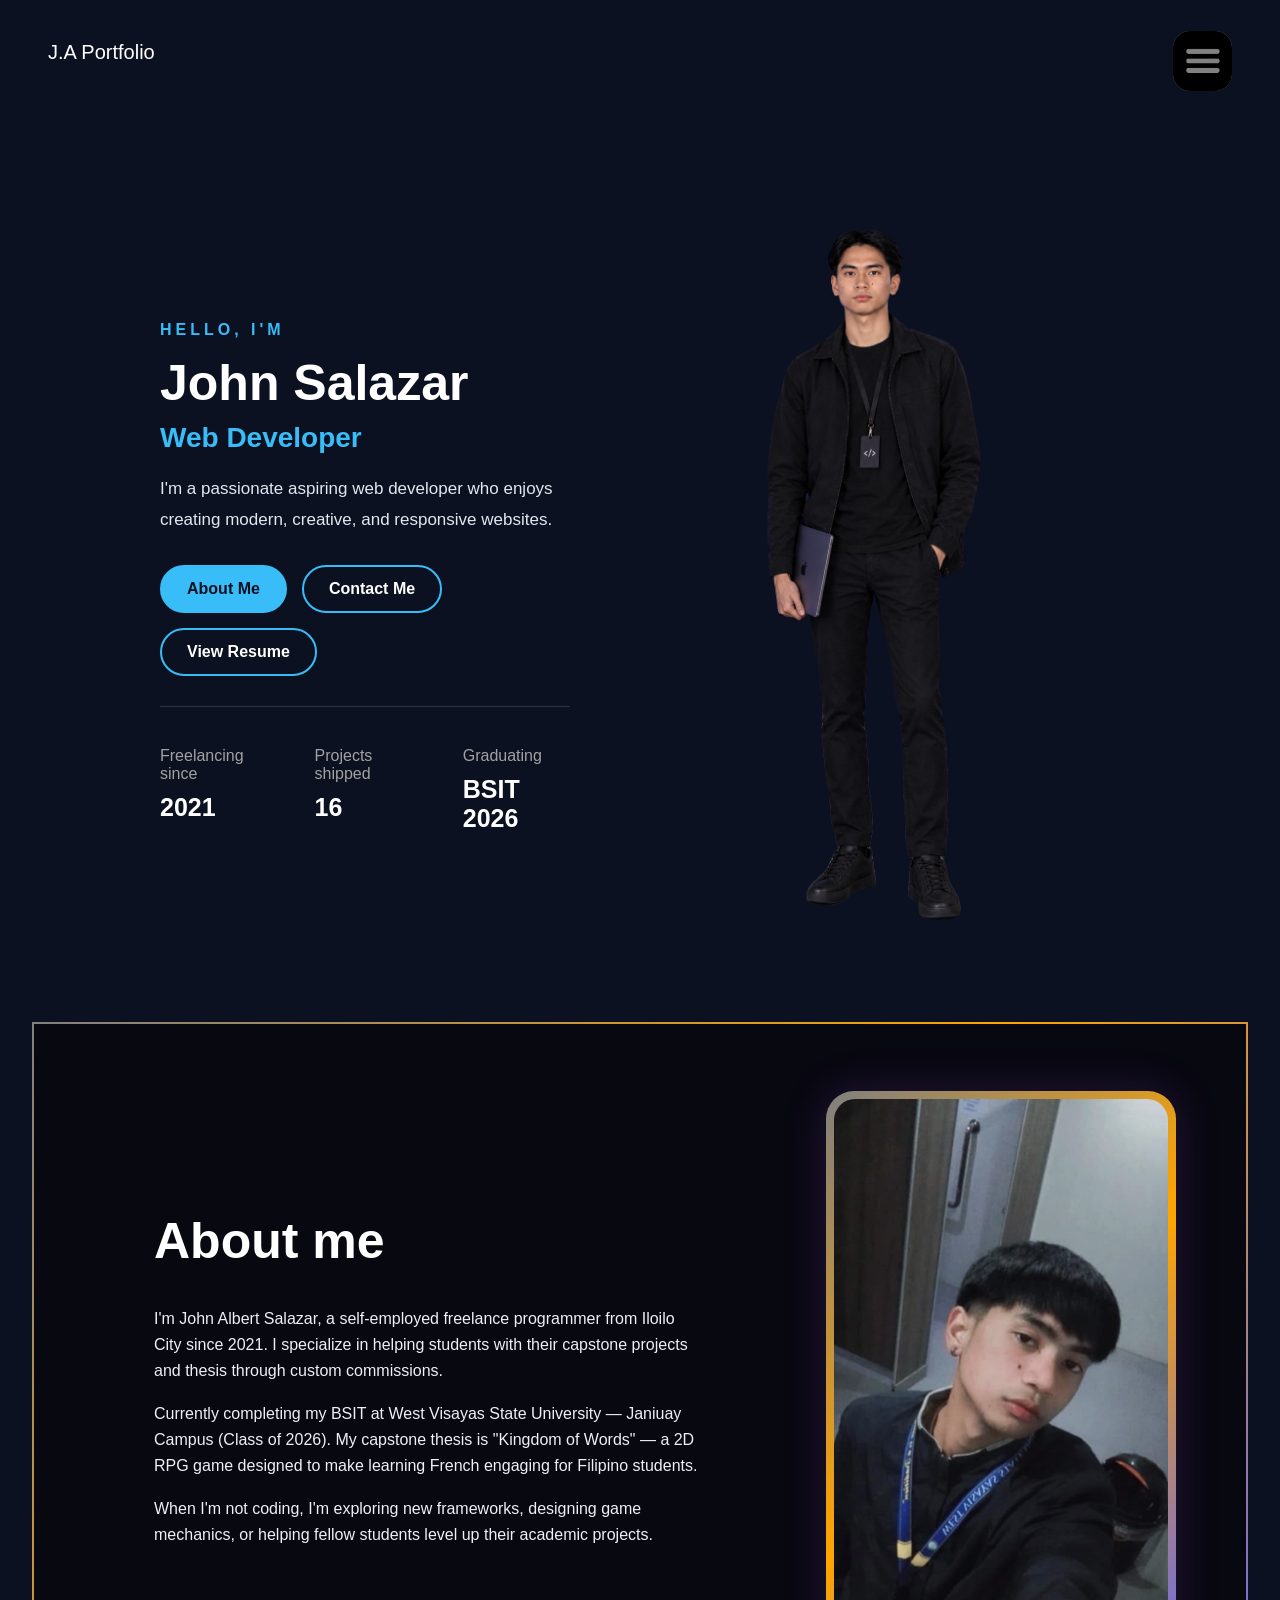
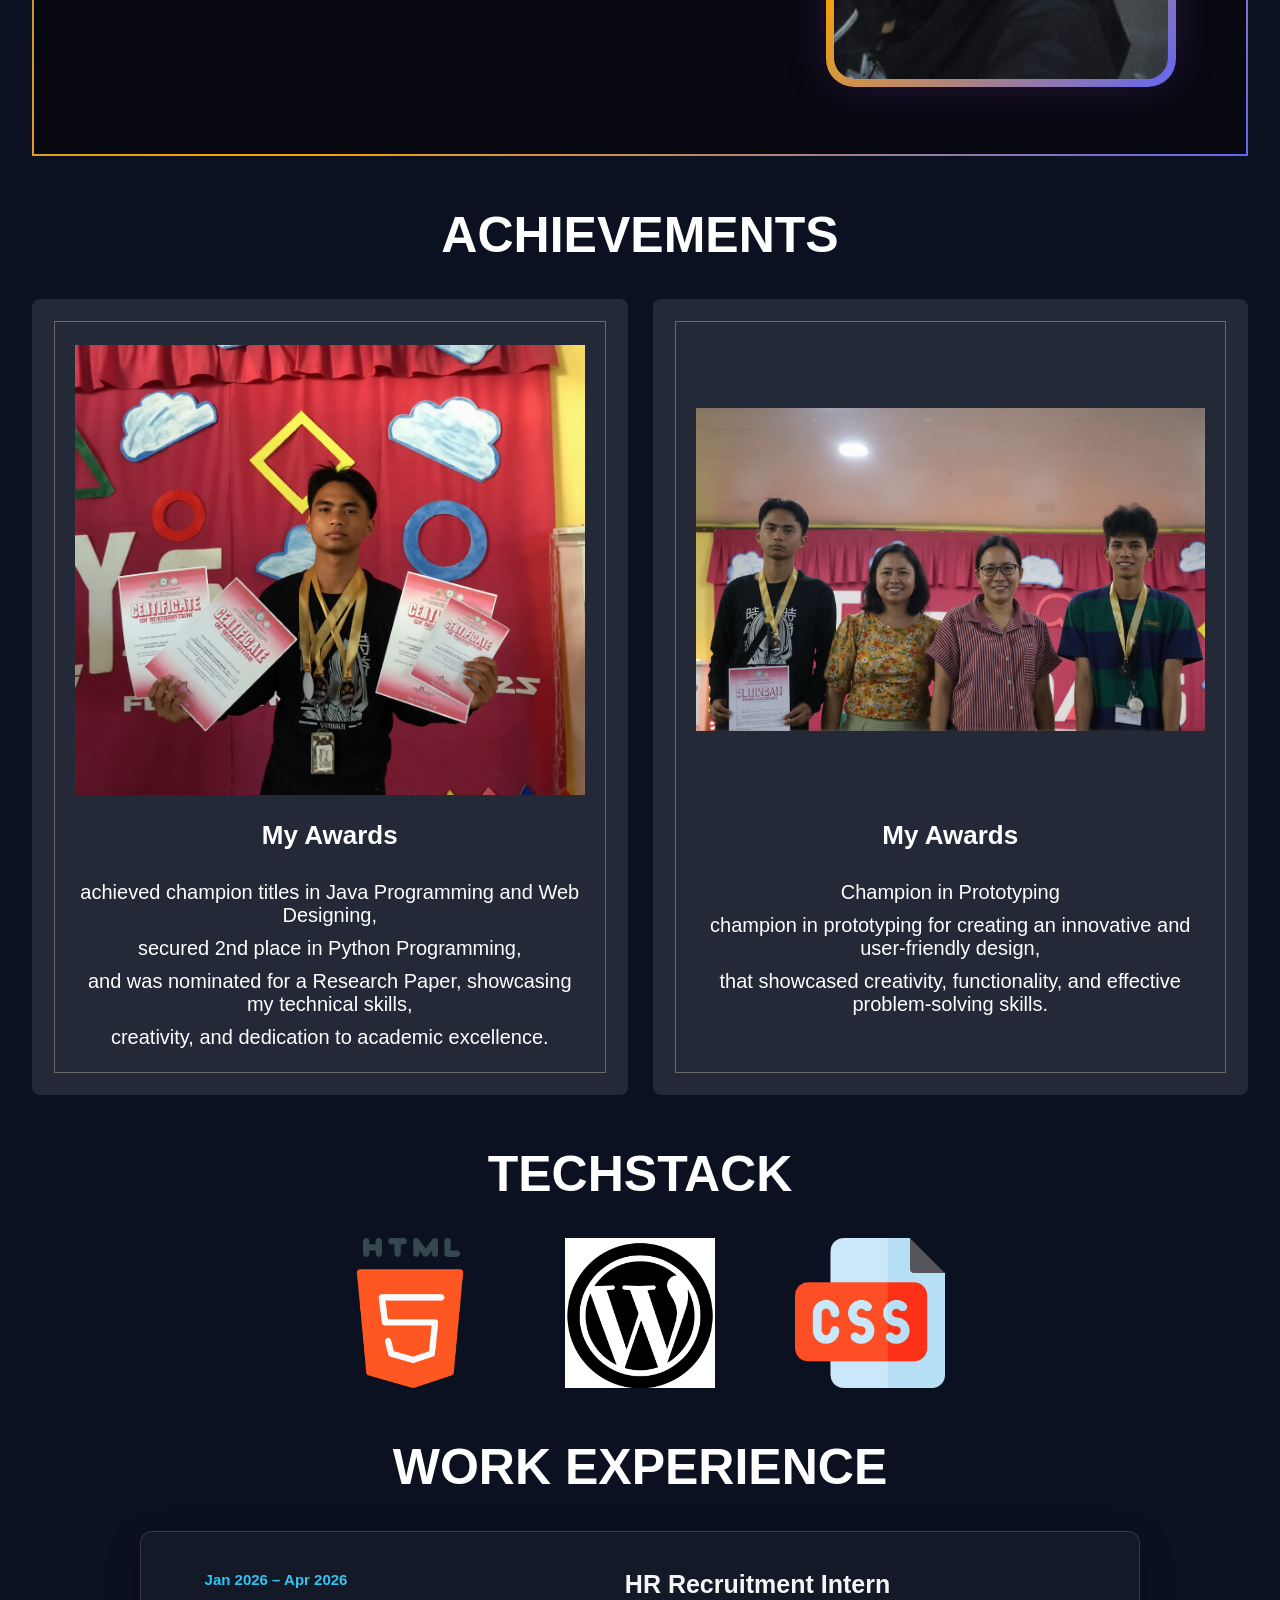
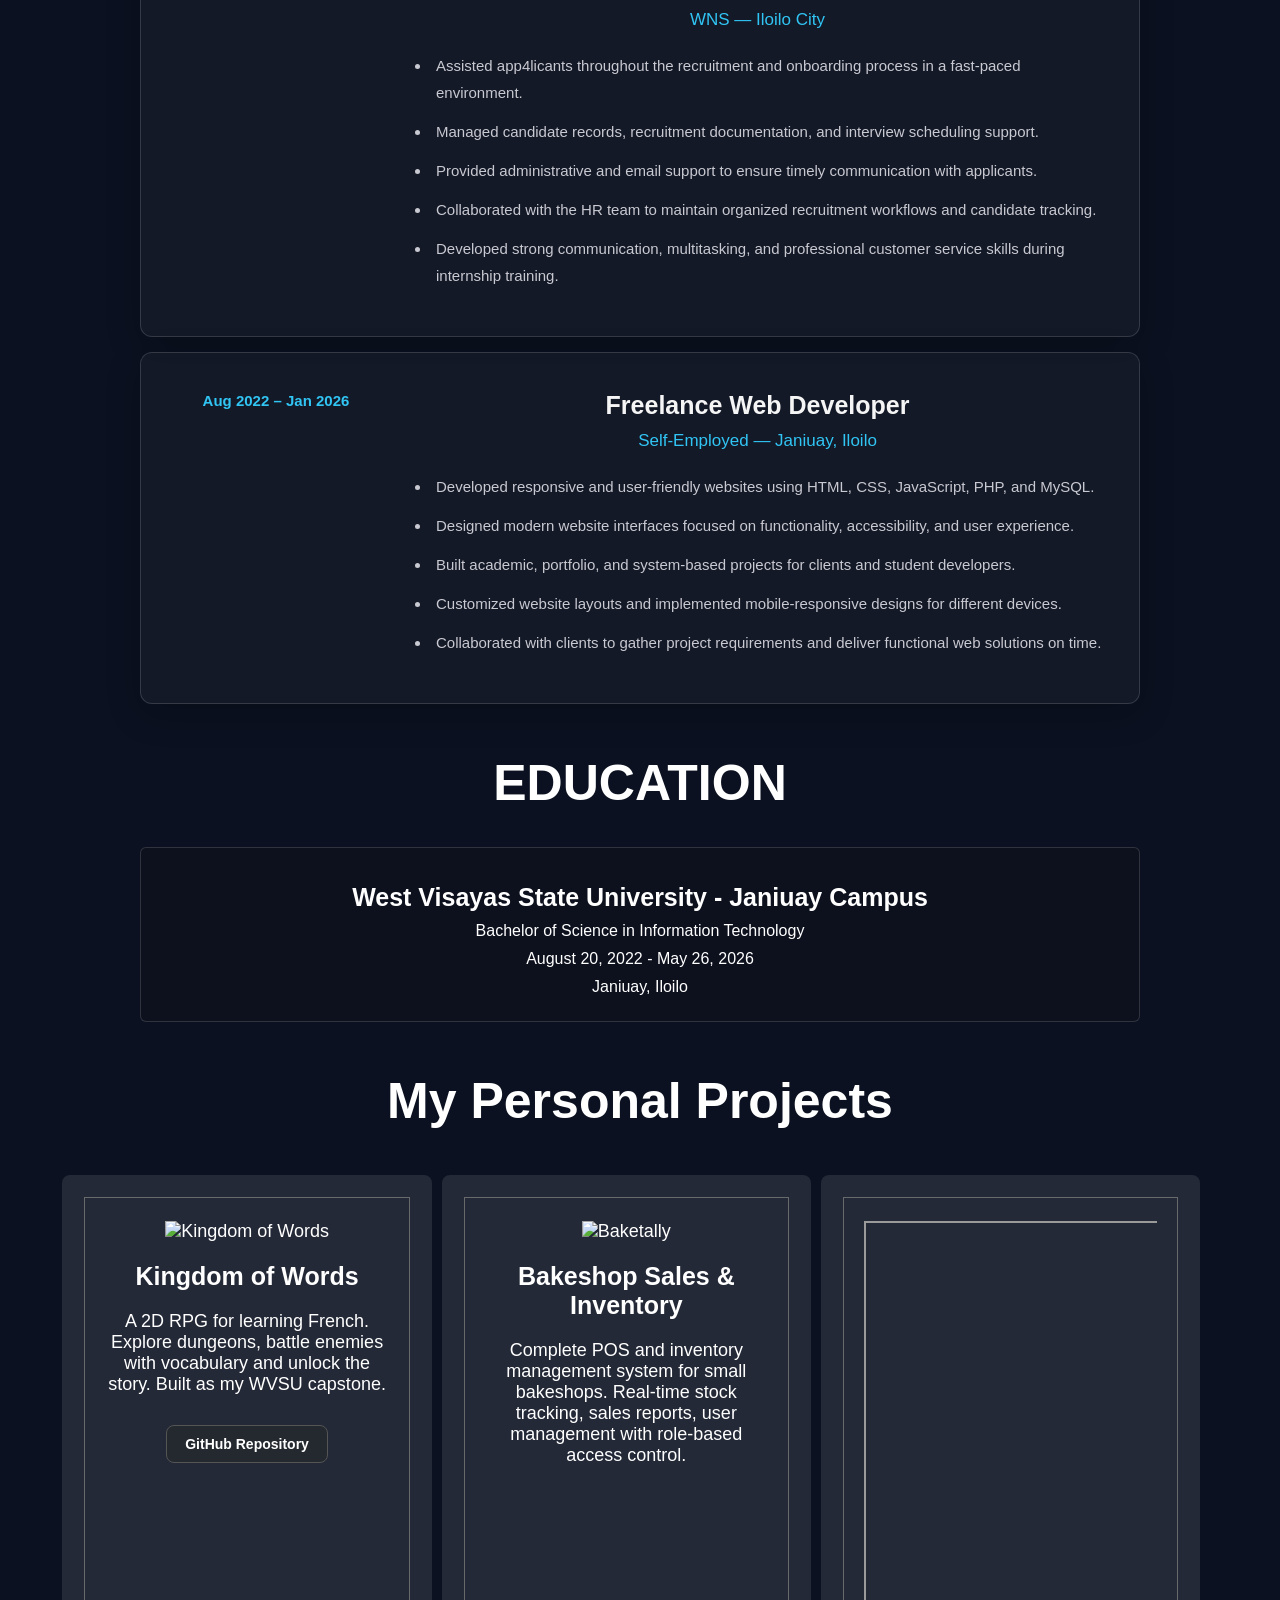
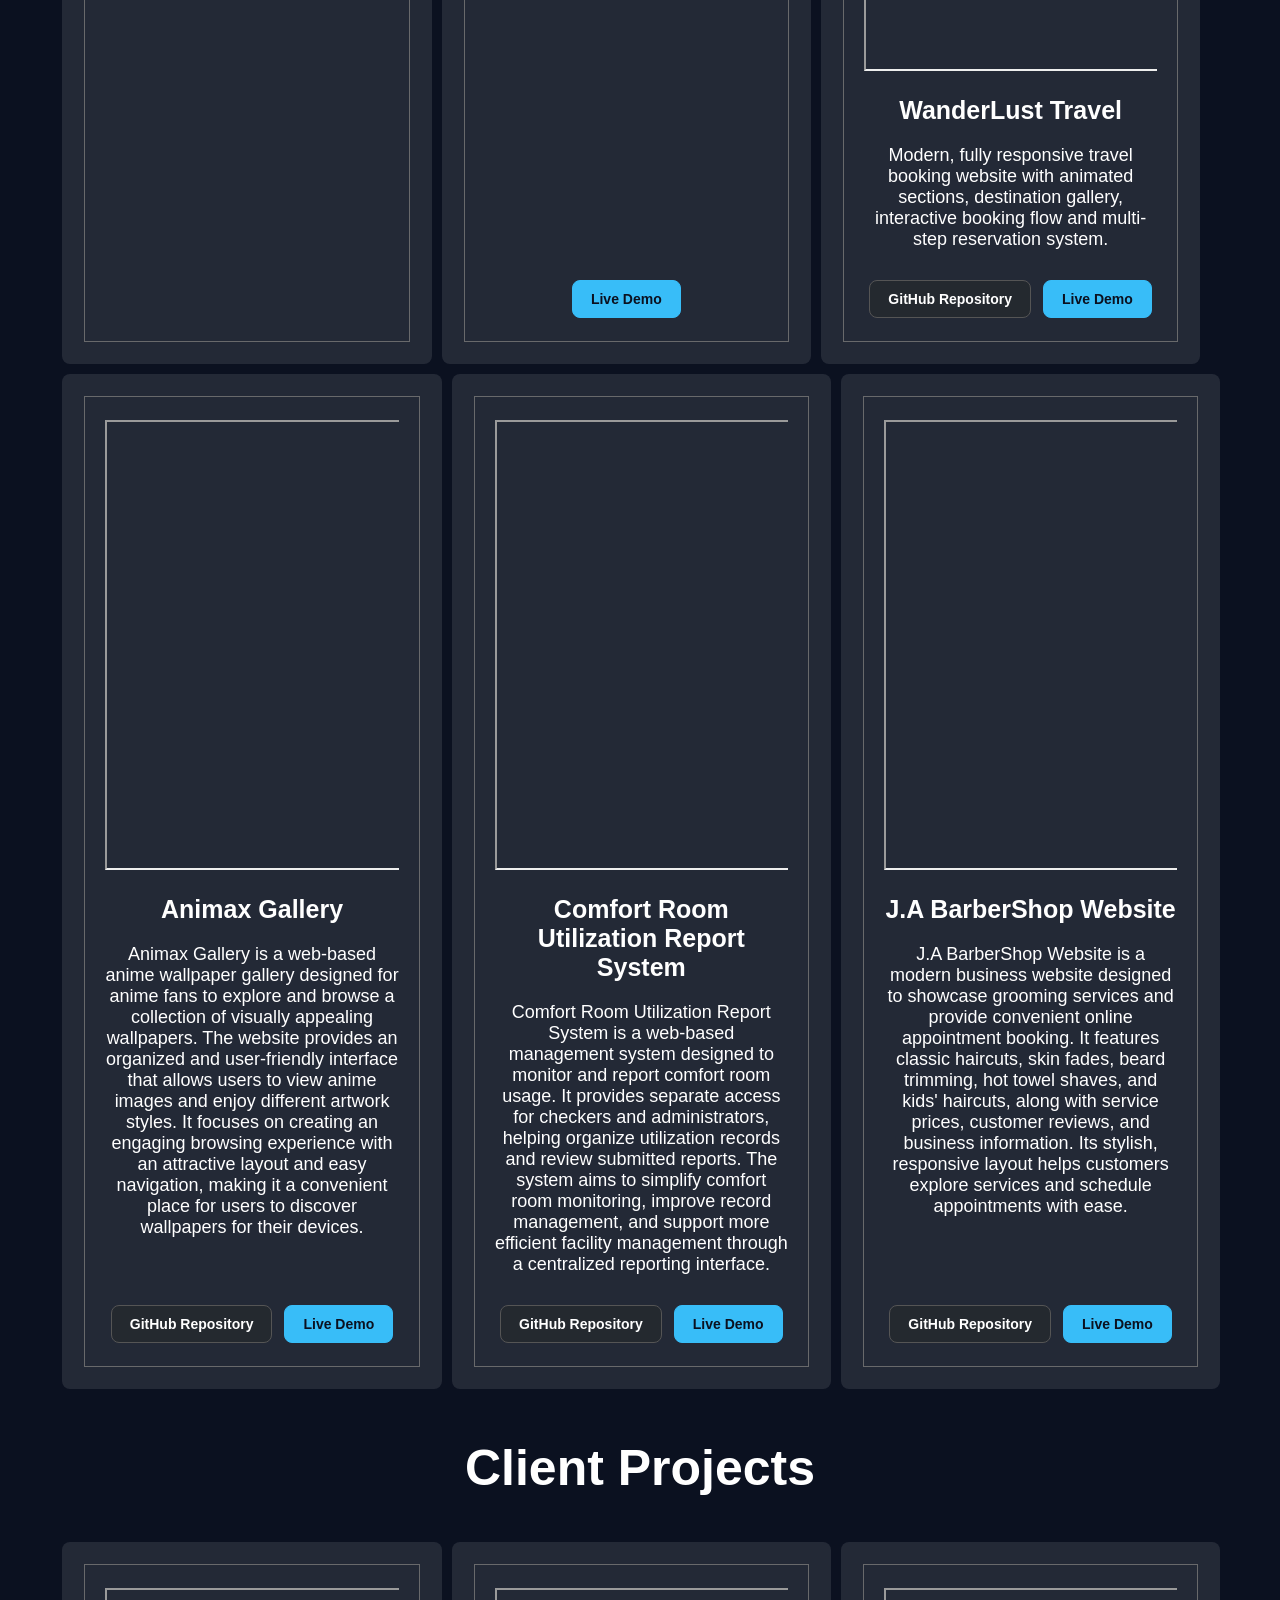
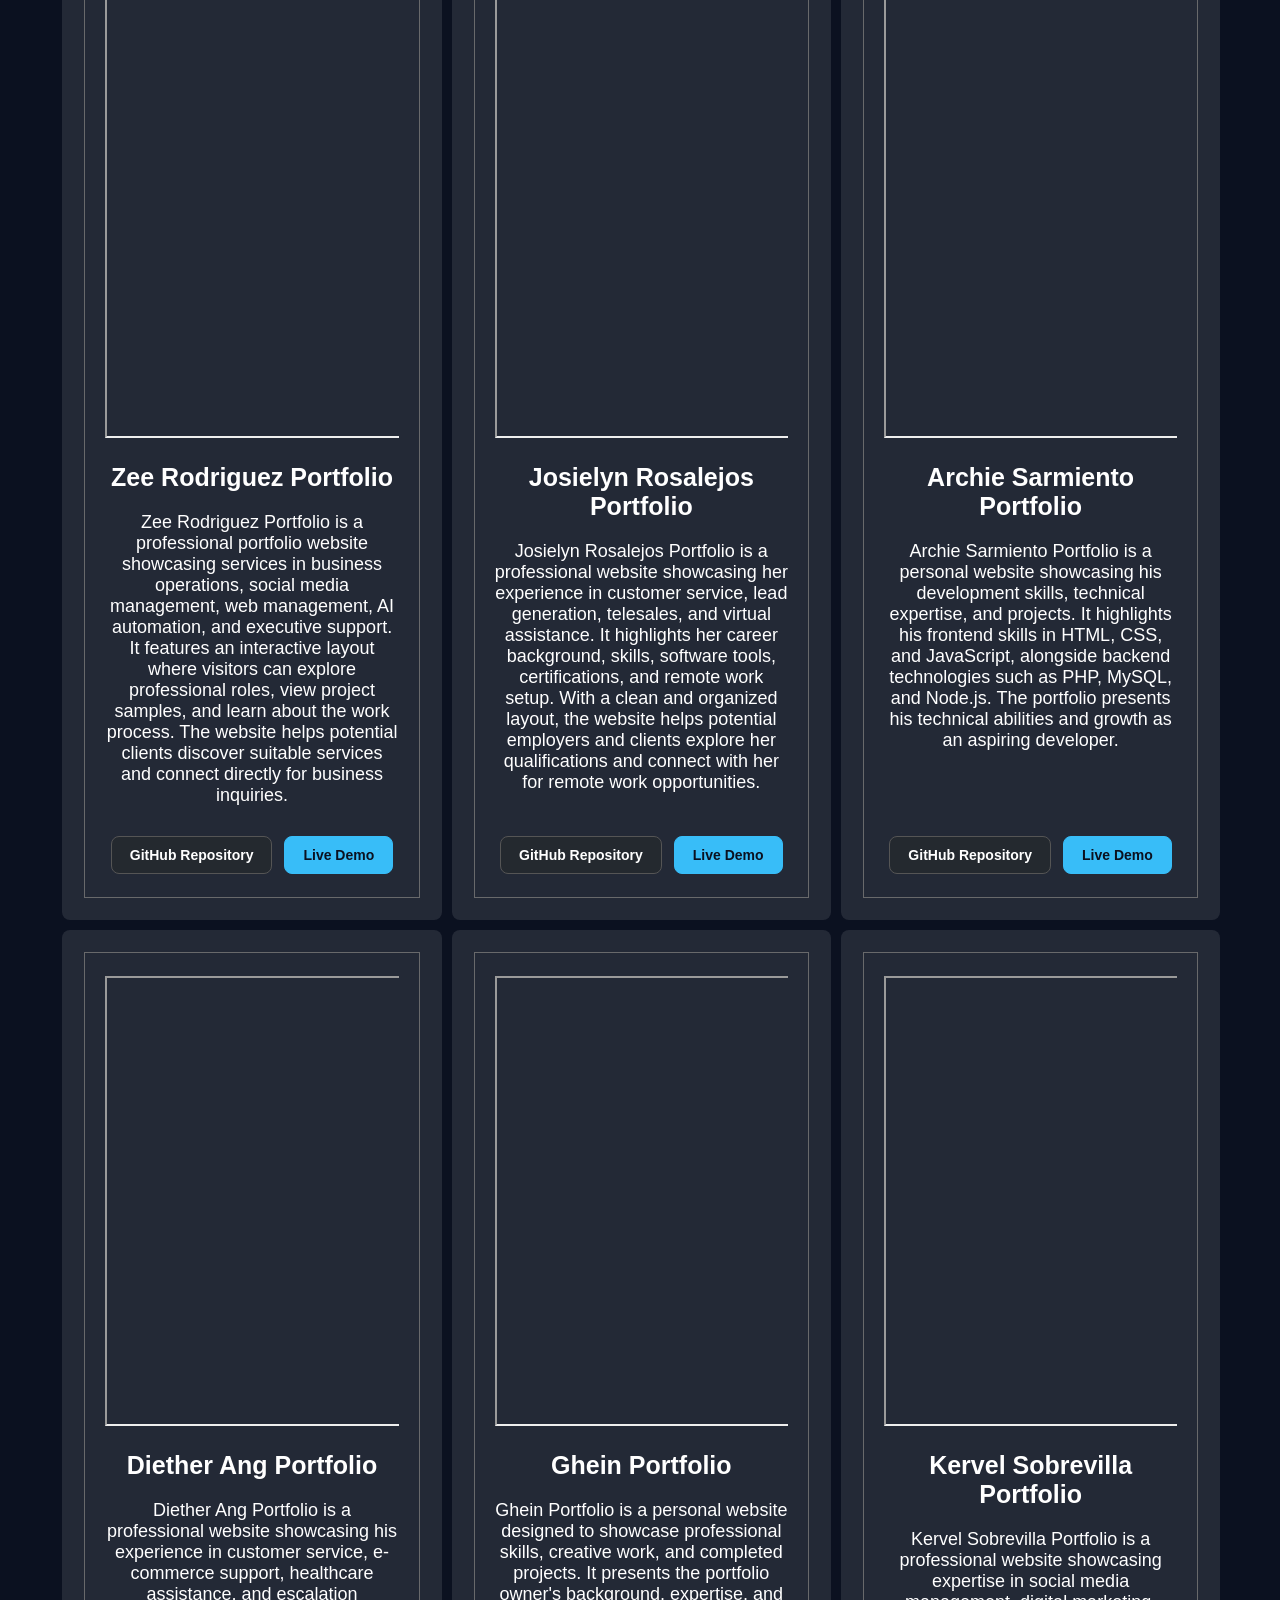
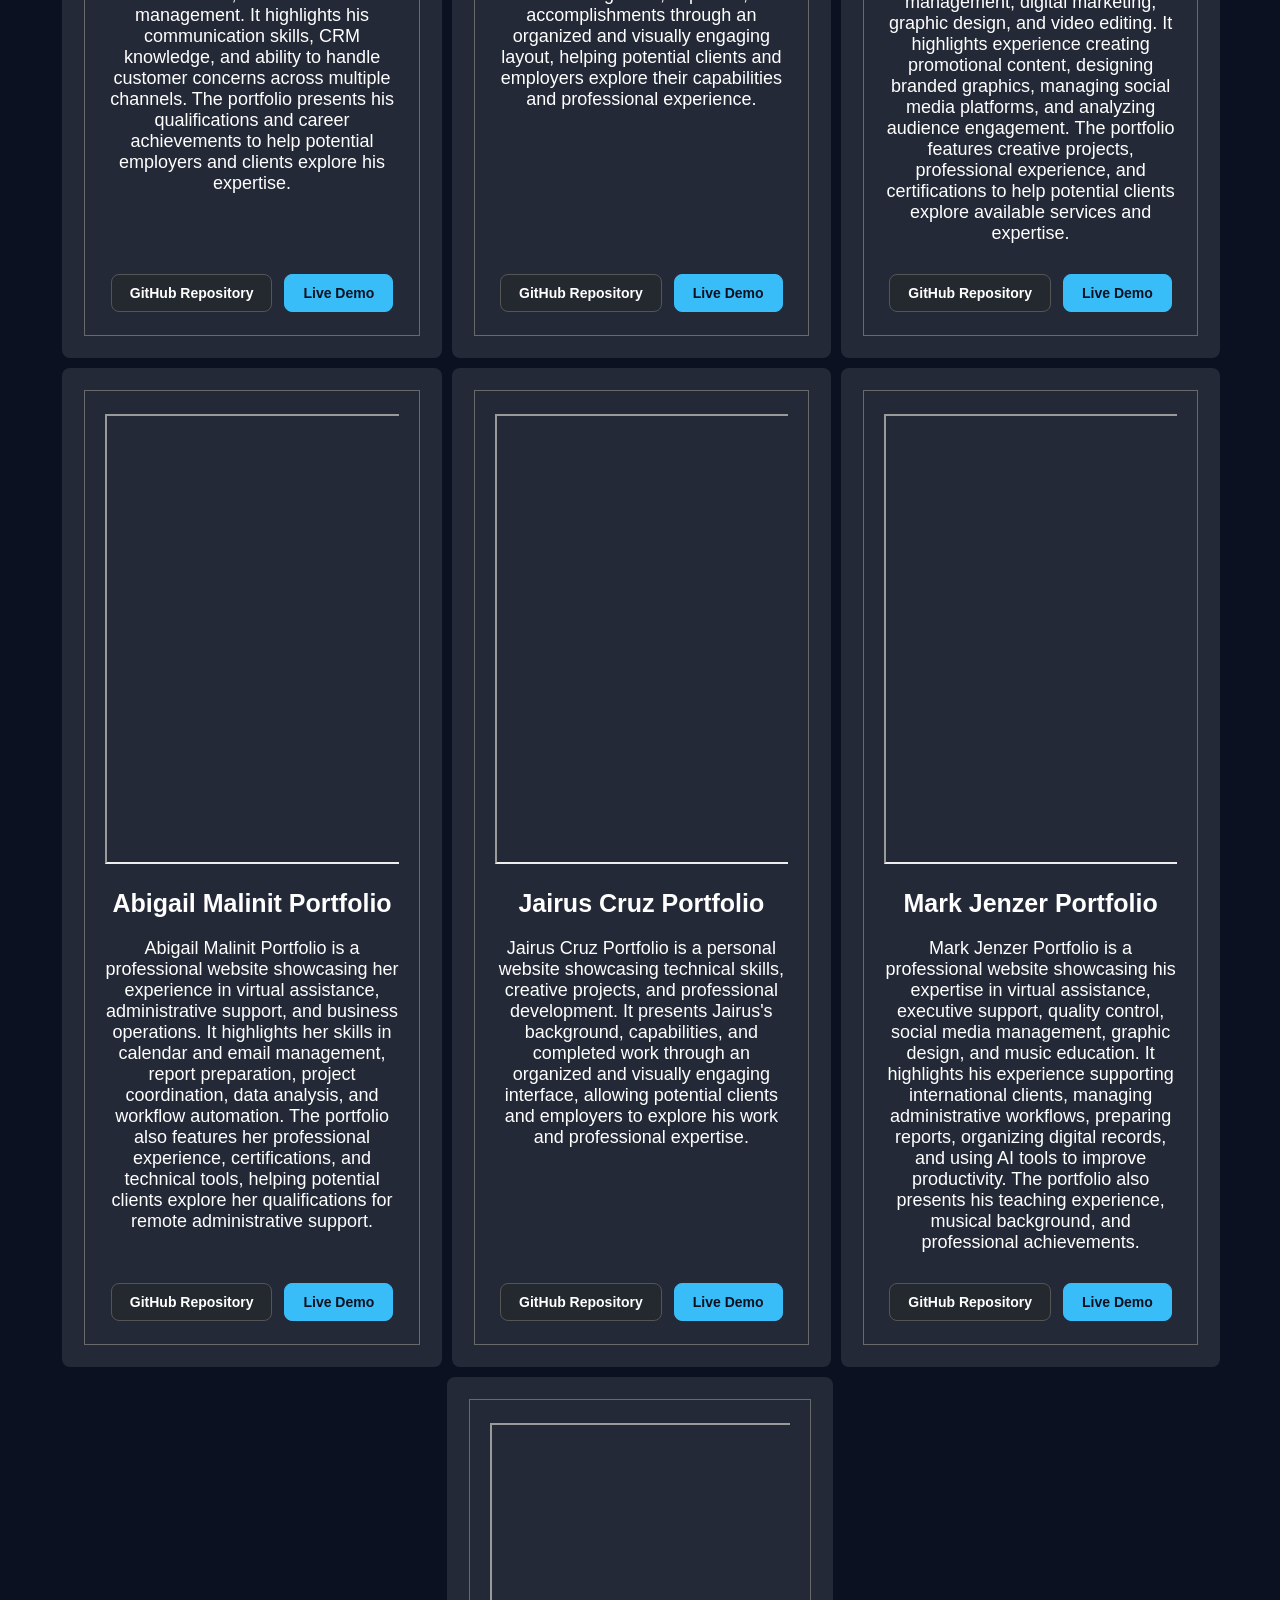
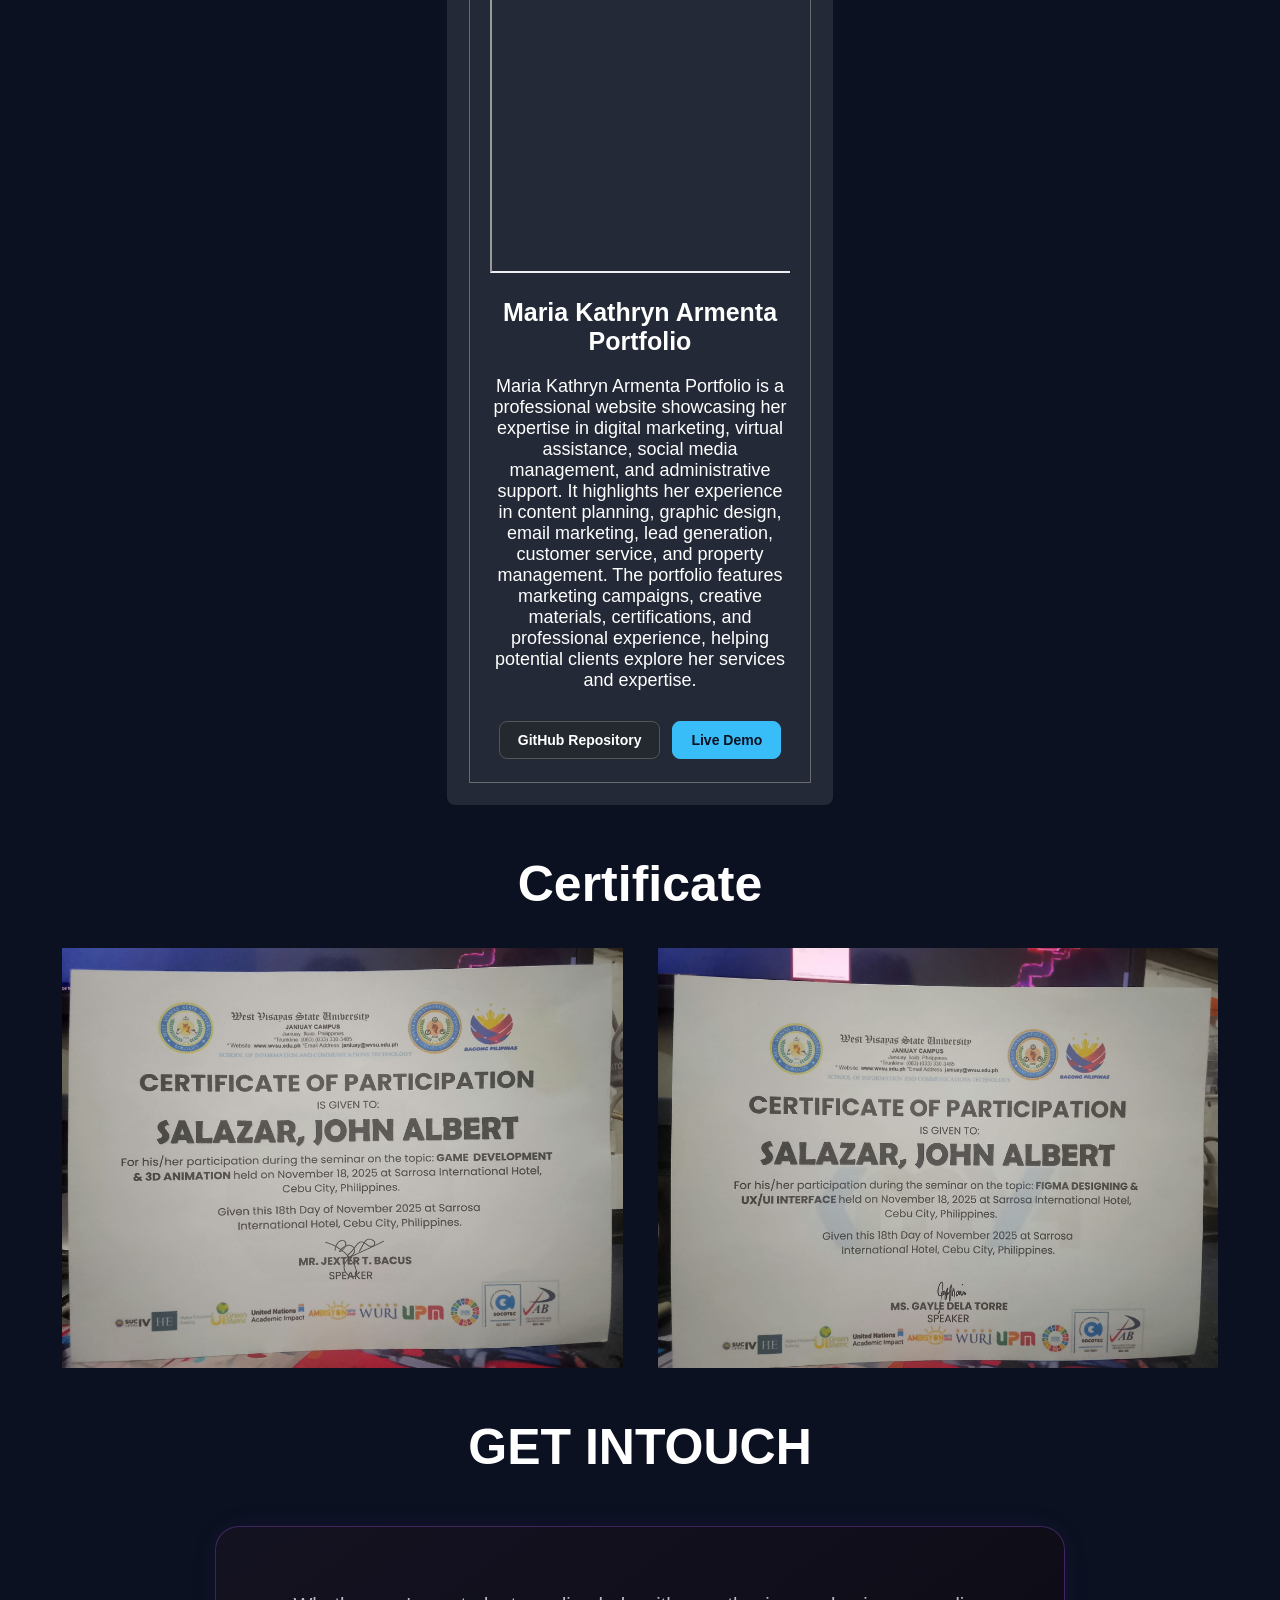
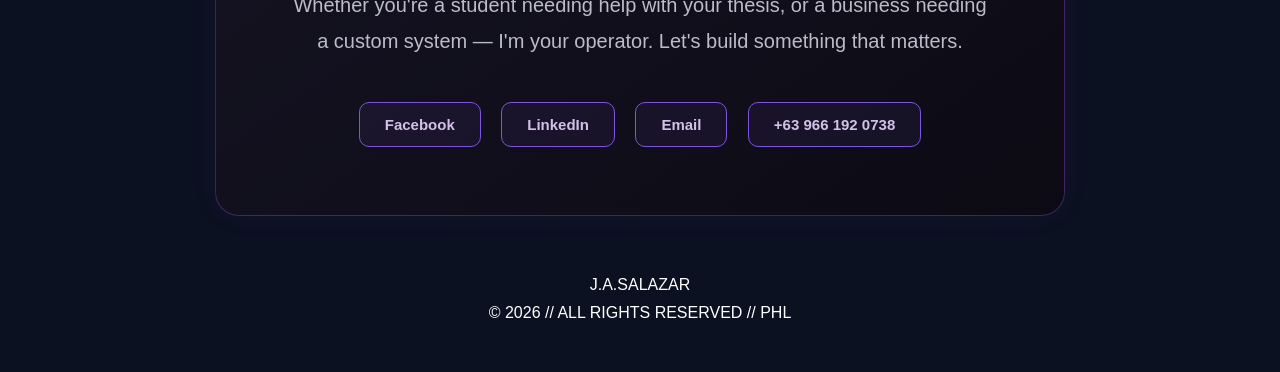
==== index.html @ 6aae87eb "Update index.html" ====
<!DOCTYPE html>
<html lang="en">
<head>
    <meta charset="UTF-8">
    <meta name="viewport" content="width=device-width, initial-scale=1.0">
    <title>My Portfolio</title>
    <link rel="stylesheet" href="css/style.css">
</head>
<body>  
        <header class="head-main">
            <div class="header-id wrap">
                <div class="header-title">
                 <div id="main">
                    <div class="p-title">
                        <p><a href="#">J.A Portfolio</a></p>
                    </div>

                     <img class="openbtn" id="openbtn" onclick="openNav(); this.style.display='none';" src="asset/image/menu-bar.png" alt="menu bar" style="width: 60px; height: 60px;">

                </div>
            </div>      
                <div id="mySidebar" class="header-btn sidebar">
                    <a href="javascript:void(0)" class="closebtn" onclick="closeNav(); document.getElementById('openbtn').style.display='block';">x</a>
                    <a class="head-btn" href="#" onclick="closeNav(); document.getElementById('openbtn').style.display='block';">Home</a>
                    <a class="head-btn" href="#page-1" onclick="closeNav(); document.getElementById('openbtn').style.display='block';">About Me</a>
                    <a class="head-btn" href="#achievements-page" onclick="closeNav(); document.getElementById('openbtn').style.display='block';">My Achievements</a>
                    <a class="head-btn" href="#page-2" onclick="closeNav(); document.getElementById('openbtn').style.display='block';">My TechStack</a>
                    <a class="head-btn" href="#page-experience" onclick="closeNav(); document.getElementById('openbtn').style.display='block';">Work Experience</a>
                    <a class="head-btn" href="#education-page" onclick="closeNav(); document.getElementById('openbtn').style.display='block';">Education</a>
                    <a class="head-btn" href="#page-3" onclick="closeNav(); document.getElementById('openbtn').style.display='block';">My Personal Projects</a>
                    <a class="head-btn" href="#client-project" onclick="closeNav(); document.getElementById('openbtn').style.display='block';">Client Projects</a>
                    <a class="head-btn" href="#certificate-page" onclick="closeNav(); document.getElementById('openbtn').style.display='block';">Certificate</a>
                    <a class="head-btn" href="#contact" onclick="closeNav(); document.getElementById('openbtn').style.display='block';">Contact Me</a>
                    <div class="sidebar-content">
                    <p style="font-size: 14px;">J.A.SALAZAR</p>
                    <p style="font-size: 14px;">© 2026 // ALL RIGHTS RESERVED // PHL</p>
                    </div>
                </div>
        </div>
    </header>
     <video autoplay loop muted playsinline class="body-bg-video">
        <source src="asset/image/bg-vid.mp4" type="video/mp4">
    </video>
    <main>
        <section id="head" class="profile wrap">
            <div class="profile-content">
                <p class="subtitle">HELLO, I'M</p>
                <h1 class="name">John Salazar</h1>
                <h3 class="role">Web Developer</h3>
                <p class="description">
                    I'm a passionate aspiring web developer who enjoys
                    creating modern, creative, and responsive websites.
                </p>
                <div class="buttons">
                    <a href="#about" class="btn primary">About Me</a>
                    <a href="#contact" class="btn secondary">Contact Me</a>
                    <a href="https://drive.google.com/drive/folders/1phcYzAE5Kx01uce0UlyJyr3oMbwacVpn?usp=sharing" class="btn secondary" target="_blank" rel="noopener noreferrer">View Resume</a>
                </div>
                <div class="profile-content-2">
                    <div>
                        <p>Freelancing since</p>
                        <h5>2021</h5>
                    </div>
                    <div>
                        <p>Projects shipped</p>
                        <h5>16</h5>
                    </div>
                    <div>
                        <p>Graduating</p>
                        <h5>BSIT 2026</h5>
                    </div>
                </div>
            </div>

            <div class="profile-image">
                <img src="asset/image/hero.png" alt="John Salazar" class="hero" style="width: 500px;">
            </div>
        </section>
        <section id="page-1" class="information-2 wrap" > 
            <div class="wrap-2">
            <div class="col-2">
                        <video autoplay loop muted playsinline class="section-bg-video">
            <source src="asset/image/hacker-2.mp4" type="video/mp4">
        </video>
            <div class="box">
                <h2 class="name">About me</h2>
                <p>I'm John Albert Salazar, a self-employed freelance programmer from Iloilo City since 2021.
                I specialize in helping students with their capstone projects and thesis through custom commissions.</p>
                <p>Currently completing my BSIT at West Visayas State University — Janiuay Campus (Class of 2026). My capstone thesis is "Kingdom of Words" 
                — a 2D RPG game designed to make learning French engaging for Filipino students.</p>
                <p>When I'm not coding, I'm exploring new frameworks, designing game mechanics, 
                or helping fellow students level up their academic projects.</p>
            </div>
            <div class="img">
                <img style="width: 350px;" src="asset/image/hero-2.png" alt="hero 2">
            </div>
        </div>
        </section>
            <div>
                    <h2 class="name">ACHIEVEMENTS</h2>
            </div>
            <section id="achievements-page" class="wrap">
                <div class="col-3">
                    <div class="col-info cols-1">
                        <div class="p-box g-border">
                            <div>
                                <div>
                                    <div class="overflow-blocker">
                                        <img
                                            class="for-hover"
                                            src="asset/image/img1.png"
                                            alt="J.A SALAZAR"
                                        >
                                    </div>
                                    <div class="pad-top">
                                    <h3>My Awards</h3>
                                        <p> achieved champion titles in Java Programming and Web Designing,</p>
                                        <p> secured 2nd place in Python Programming, </p>
                                        <p> and was nominated for a Research Paper, showcasing my technical skills,</p>
                                        <p>creativity, and dedication to academic excellence.</p>
                                    </div>
                                </div>
                            </div>
                        </div>
                    </div>

                       <div class="col-info cols-2">
                        <div class="p-box g-border">
                            <div>
                                <div>
                                    <div class="overflow-blocker">
                                        <img
                                            class="for-hover"
                                            src="asset/image/img2.png"
                                            alt="J.A SALAZAR"
                                        >
                                    </div>
                                    <div class="pad-top">
                                    <h3>My Awards</h3>
                                        <p>Champion in Prototyping</p>
                                        <p>champion in prototyping for creating an innovative and user-friendly design,</p>
                                        <p> that showcased creativity, functionality, and effective problem-solving skills.</p>
                                    </div>
                                </div>
                            </div>
                        </div>
                    </div>
                </div>
            </section>
            <section id="page-2" class="information-3 wrap">
            <div>
                <h2 class="name">TECHSTACK</h2>
            </div>
                  <div class="text-row-3">
                        <img class="icon" src="asset/image/html-5.png" alt="html">
                        <img class="icon" style="background-color: #fff;" src="asset/image/wordpress-icon.png" alt="wordpress">
                        <img class="icon" src="asset/image/css.png" alt="css">
                    </div>
                    </div>
            <div>
                <h2 class="name">WORK EXPERIENCE</h2>
            </div>
            <section id="page-experience" class="page-experience wrap">

                <div class="col-exp wrap-2">

                    <div class="col-1">
                        <div class="exp-date">
                            Jan 2026 – Apr 2026
                        </div>

                        <div class="exp-content">
                            <h3>HR Recruitment Intern</h3>
                            <h4>WNS — Iloilo City</h4>

                            <ul>
                                <li>Assisted app4licants throughout the recruitment and onboarding process in a fast-paced environment.</li>
                                <li>Managed candidate records, recruitment documentation, and interview scheduling support.</li>
                                <li>Provided administrative and email support to ensure timely communication with applicants.</li>
                                <li>Collaborated with the HR team to maintain organized recruitment workflows and candidate tracking.</li>
                                <li>Developed strong communication, multitasking, and professional customer service skills during internship training.</li>
                            </ul>
                        </div>
                    </div>

                    <div class="col-1">
                        <div class="exp-date">
                            Aug 2022 – Jan 2026
                        </div>

                        <div class="exp-content">
                            <h3>Freelance Web Developer</h3>
                            <h4>Self-Employed — Janiuay, Iloilo</h4>

                            <ul>
                                <li>Developed responsive and user-friendly websites using HTML, CSS, JavaScript, PHP, and MySQL.</li>
                                <li>Designed modern website interfaces focused on functionality, accessibility, and user experience.</li>
                                <li>Built academic, portfolio, and system-based projects for clients and student developers.</li>
                                <li>Customized website layouts and implemented mobile-responsive designs for different devices.</li>
                                <li>Collaborated with clients to gather project requirements and deliver functional web solutions on time.</li>
                            </ul>
                        </div>
                    </div>

                </div>
            </section>
            <h2 class="name">EDUCATION</h2>
            <section id="education-page" class="wrap">
                <div class="col-1 wrap-2">
                    <div class="p-box">
                        <p style="font-weight: bold; font-size: 25px;">West Visayas State University - Janiuay Campus</p>
                        <p>Bachelor of Science in Information Technology </p>
                        <p>August 20, 2022 - May 26, 2026</p>
                        <p>Janiuay, Iloilo</p>
                    </div>
                </div>
            </section>
            <div>
            <div>
                <h2 class="name">My Personal Projects</h2>
            </div>
        <section id="page-3" class="information-4 wrap">
        <div class="project-grid">
            <div class="col-3">
                    <div class="col-info cols-1">
                        <div class="p-box g-border">
                            <div>
                                <div>
                                <div class="overflow-blocker">
                            <img class="for-hover" src="https://i.ibb.co/QF8FhRxV/kow.jpg" alt="Kingdom of Words">
                            </div>   
                            <h3>Kingdom of Words</h3>
                            <p>A 2D RPG for learning French. Explore dungeons, battle enemies with vocabulary and unlock the story. Built as my WVSU capstone.</p>
                            </div>
                            <div class="project-buttons">
                                <a href="https://github.com/raize21/Kingdom-of-Words-A-2D-RPG-Game-For-Learning-French-Language" target="_blank" rel="noopener noreferrer" class="project-btn github-btn">
                                    GitHub Repository
                                </a>
                            </div>
                            </div>
                        </div>   
                    </div>
                    <div class="col-info cols-2">
                        <div class="p-box g-border">
                               <div>
                                <div class="overflow-blocker">
                           <img class="for-hover" src="https://i.ibb.co/7xXkMqH6/bake.png" alt="Baketally" style="width: auto; height: 100%;"> 
                           </div>
                            <h3>Bakeshop Sales &amp; Inventory</h3>
                            <p>
                                Complete POS and inventory management system for small
                                bakeshops. Real-time stock tracking, sales reports, user
                                management with role-based access control.
                            </p>
                            </div>
                            <div class="project-buttons">
                                <a href="https://baketally.infinityfreeapp.com/"
                                target="_blank"
                                rel="noopener noreferrer"
                                class="project-btn demo-btn">
                                    Live Demo
                                </a>
                                </div>
                        </div>
                    </div>

                    <div class="col-info cols-3">  
                        <div class="p-box g-border">
                            <div>
                                <div>
                                <div class="overflow-blocker">
                                    <div class="iframe-trans">
                        <iframe class="for-hover project-iframe"
                            src="https://wander-lust-one-chi.vercel.app/"
                            title="wander-lust-one-chi"
                            class="project-iframe"
                            loading="lazy"
                            ></iframe> 
                            </div>
                            </div>
                         <h3>WanderLust Travel</h3>
                             <p>Modern, fully responsive travel booking website with animated sections, destination gallery, interactive booking flow and multi-step reservation system.</p>

                            </div>
                                </div>
                                <div class="project-buttons">
                                    <a href="https://github.com/raize21/Travel-Website-WanderLust"
                                    target="_blank"
                                    rel="noopener noreferrer"
                                    class="project-btn github-btn">
                                        GitHub Repository
                                    </a>
                                <a href="https://wander-lust-one-chi.vercel.app/"
                                target="_blank"
                                rel="noopener noreferrer"
                                class="project-btn demo-btn">
                                    Live Demo
                                </a>
                                </div>
                        </div>   
                    </div>
                    </div>
                     <div class="col-3">
                    <div class="col-info cols-4">    
                        <div class="p-box g-border">
                            <div>
                                <div class="overflow-blocker">
                               <div class="iframe-trans">
                            <iframe class="for-hover project-iframe"
                                src="https://animax-gallery.vercel.app/Jujutsu3d/index.html"
                                title="Animax"
                                class="project-iframe"
                                loading="lazy"
                            ></iframe>
                            </div>
                            </div>
                         <h3>Animax Gallery</h3>
                             <p>Animax Gallery is a web-based anime wallpaper gallery designed for anime fans to explore and browse a collection of visually appealing wallpapers. 
                                The website provides an organized and user-friendly interface that allows users to view anime images and enjoy different artwork styles. It focuses on creating an engaging browsing experience with an attractive layout and easy navigation, making it a convenient place for users to discover wallpapers for their devices.</p>
                            </div>
                                 <div class="project-buttons">
                                    <a href="https://github.com/raize21/Anime-Website"
                                    target="_blank"
                                    rel="noopener noreferrer"
                                    class="project-btn github-btn">
                                        GitHub Repository
                                    </a>
                                    <a href="https://animax-gallery.vercel.app/"
                                    target="_blank"
                                    rel="noopener noreferrer"
                                    class="project-btn demo-btn">
                                        Live Demo
                                    </a>
                                </div>
                        </div>
                    </div>
                       <div class="col-info cols-5">
                        <div class="p-box g-border">
                            <div>
                                <div class="overflow-blocker">
                            <div class="iframe-trans">
                           <iframe class="for-hover project-iframe"
                                src="https://comfort-room-utilization-report-sys.vercel.app/"
                                title="comfort-room-utilization-report-sys"
                                class="project-iframe"
                                loading="lazy"
                            ></iframe>  
                            </div> 
                            </div>
                         <h3>Comfort Room Utilization Report System </h3>
                             <p>Comfort Room Utilization Report System is a web-based management system designed to monitor and report comfort room usage. It provides separate access for checkers and administrators, helping organize utilization records and review submitted reports. 
                                The system aims to simplify comfort room monitoring, improve record management, and support more efficient facility management through a centralized reporting interface.</p>
                            </div>
                                <div class="project-buttons">
                                        <a href="https://github.com/raize21/Comfort-Room-Utilization-Report-System"
                                        target="_blank"
                                        rel="noopener noreferrer"
                                        class="project-btn github-btn">
                                            GitHub Repository
                                        </a>
                                        <a href="https://comfort-room-utilization-report-sys.vercel.app/"
                                        target="_blank"
                                        rel="noopener noreferrer"
                                        class="project-btn demo-btn">
                                            Live Demo
                                        </a>
                                </div>
                        </div>     
                    </div>
                    <div class="col-info cols-6">
                        <div class="p-box g-border">
                            <div>
                                <div class="overflow-blocker">
                            <div class="iframe-trans">
                            <iframe class="for-hover project-iframe"
                                src="https://barber-shop-one-nu.vercel.app/"
                                title="barber-shop-one-nu"
                                class="project-iframe"
                                loading="lazy"
                            ></iframe>
                            </div>
                            </div>
                         <h3>J.A BarberShop Website</h3>
                             <p>  J.A BarberShop Website is a modern business website designed
                                to showcase grooming services and provide convenient online
                                appointment booking. It features classic haircuts, skin fades,
                                beard trimming, hot towel shaves, and kids' haircuts, along
                                with service prices, customer reviews, and business information.
                                Its stylish, responsive layout helps customers explore services
                                and schedule appointments with ease.</p>
                            </div>
                                <div class="project-buttons">
                                    <a href="https://github.com/raize21/BarberShop"
                                    target="_blank"
                                    rel="noopener noreferrer"
                                    class="project-btn github-btn">
                                        GitHub Repository
                                    </a>

                                    <a href="https://barber-shop-one-nu.vercel.app/"
                                    target="_blank"
                                    rel="noopener noreferrer"
                                    class="project-btn demo-btn">
                                        Live Demo
                                </a>
                            </div>
                        </div>
                        </div>
                        </div>
                        <div>
                            </div>
                            <h2 id="client-project" class="name">Client Projects</h2>
                        </div>
                         <div class="col-3">
                        <div class="col-info cols-7">  
                        <div class="p-box g-border">
                            <div>
                                <div class="overflow-blocker">
                            <div class="iframe-trans">
                            <iframe class="for-hover project-iframe"
                                src="https://zee-rodriguez-portfolio.vercel.app/"
                                title="zee-rodriguez-portfolio"
                                class="project-iframe"
                                loading="lazy"
                            ></iframe>  
                            </div>
                            </div> 
                         <h3>Zee Rodriguez Portfolio</h3>
                             <p> Zee Rodriguez Portfolio is a professional portfolio website
                                showcasing services in business operations, social media
                                management, web management, AI automation, and executive support.
                                It features an interactive layout where visitors can explore
                                professional roles, view project samples, and learn about the
                                work process. The website helps potential clients discover
                                suitable services and connect directly for business inquiries.</p>
                            </div>
                                <div class="project-buttons">
                                        <a href="https://github.com/raize21/Zee.Rodrigue-Portfolio"
                                        target="_blank"
                                        rel="noopener noreferrer"
                                        class="project-btn github-btn">
                                            GitHub Repository
                                        </a>

                                        <a href="https://zee-rodriguez-portfolio.vercel.app/"
                                        target="_blank"
                                        rel="noopener noreferrer"
                                        class="project-btn demo-btn">
                                            Live Demo
                                        </a>
                                </div>
                        </div>  
                    </div>
                    <div class="col-info cols-8">
                        <div class="p-box g-border">
                            <div>
                                <div class="overflow-blocker">
                            <div class="iframe-trans">
                            <iframe class="for-hover project-iframe"
                                src="https://josielyn-rosalejos.vercel.app/"
                                title="josielyn-rosalejos"
                                class="project-iframe"
                                loading="lazy"
                            ></iframe>
                            </div>
                            </div>
                         <h3>Josielyn Rosalejos Portfolio</h3>
                             <p>Josielyn Rosalejos Portfolio is a professional website
                                showcasing her experience in customer service, lead generation,
                                telesales, and virtual assistance. It highlights her career
                                background, skills, software tools, certifications, and remote
                                work setup. With a clean and organized layout, the website
                                helps potential employers and clients explore her qualifications
                                and connect with her for remote work opportunities.</p>
                            </div>
                                <div class="project-buttons">
                                    <a href="https://github.com/raize21/JOSIELYN-ROSALEJOS-PORTOFLIO"
                                    target="_blank"
                                    rel="noopener noreferrer"
                                    class="project-btn github-btn">
                                        GitHub Repository
                                    </a>

                                    <a href="https://josielyn-rosalejos.vercel.app/"
                                    target="_blank"
                                    rel="noopener noreferrer"
                                    class="project-btn demo-btn">
                                        Live Demo
                                    </a>
                                </div>
                        </div>
                    </div>
                    <div class="col-info cols-9">  
                        <div class="p-box g-border">
                            <div>
                                <div class="overflow-blocker">
                            <div class="iframe-trans">
                            <iframe class="for-hover project-iframe"
                                src="https://archie-sarmiento-portfolio.vercel.app/"
                                title="archie-sarmiento-portfolio"
                                class="project-iframe"
                                loading="lazy"
                            ></iframe>
                            </div>
                            </div>
                         <h3>Archie Sarmiento Portfolio</h3>
                             <p>Archie Sarmiento Portfolio is a personal website showcasing
                                his development skills, technical expertise, and projects.
                                It highlights his frontend skills in HTML, CSS, and JavaScript,
                                alongside backend technologies such as PHP, MySQL, and Node.js.
                                The portfolio presents his technical abilities and growth as
                                an aspiring developer.</p>
                            </div>
                                 <div class="project-buttons">
                                    <a href="https://github.com/raize21/Archie-Sarmiento"
                                    target="_blank"
                                    rel="noopener noreferrer"
                                    class="project-btn github-btn">
                                        GitHub Repository
                                    </a>

                                    <a href="https://archie-sarmiento-portfolio.vercel.app/"
                                    target="_blank"
                                    rel="noopener noreferrer"
                                    class="project-btn demo-btn">
                                        Live Demo
                                    </a>
                                </div>
                        </div>
                    </div>
                </div>
                 <div class="col-3">
                    <div class="col-info cols-10">
                        <div class="p-box g-border">
                            <div>
                                <div class="overflow-blocker">
                            <div class="iframe-trans">
                            <iframe class="for-hover project-iframe"
                                src="https://diether-ang-portfolio.vercel.app/"
                                title="diether-ang-portfolio"
                                class="project-iframe"
                                loading="lazy"
                            ></iframe>
                            </div>
                            </div>
                         <h3>Diether Ang Portfolio</h3>
                             <p> Diether Ang Portfolio is a professional website showcasing
                                his experience in customer service, e-commerce support,
                                healthcare assistance, and escalation management. It highlights
                                his communication skills, CRM knowledge, and ability to handle
                                customer concerns across multiple channels. The portfolio
                                presents his qualifications and career achievements to help
                                potential employers and clients explore his expertise.</p>
                            </div>
                                <div class="project-buttons">
                                    <a href="https://github.com/raize21/Diether-Ang-portfolio"
                                    target="_blank"
                                    rel="noopener noreferrer"
                                    class="project-btn github-btn">
                                        GitHub Repository
                                    </a>

                                    <a href="https://diether-ang-portfolio.vercel.app/"
                                    target="_blank"
                                    rel="noopener noreferrer"
                                    class="project-btn demo-btn">
                                        Live Demo
                                    </a>
                                </div>
                        </div>
                    </div>
                    <div class="col-info cols-11">  
                        <div class="p-box g-border">
                            <div>
                                <div class="overflow-blocker">
                            <div class="iframe-trans">
                            <iframe class="for-hover project-iframe"
                                src="https://ghein-portfolio.vercel.app/"
                                title="ghein-portfolio"
                                class="project-iframe"
                                loading="lazy"
                            ></iframe>  
                            </div>
                            </div>
                         <h3>Ghein Portfolio</h3>
                             <p> Ghein Portfolio is a personal website designed to showcase
                                professional skills, creative work, and completed projects.
                                It presents the portfolio owner's background, expertise,
                                and accomplishments through an organized and visually
                                engaging layout, helping potential clients and employers
                                explore their capabilities and professional experience.</p>
                            </div>
                                    <div class="project-buttons">
                                    <a href="https://github.com/raize21/Christel-Ghein-Reginio-Portfolio"
                                    target="_blank"
                                    rel="noopener noreferrer"
                                    class="project-btn github-btn">
                                        GitHub Repository
                                    </a>

                                    <a href="https://ghein-portfolio.vercel.app/"
                                    target="_blank"
                                    rel="noopener noreferrer"
                                    class="project-btn demo-btn">
                                        Live Demo
                                    </a>
                                </div>
                        </div> 
                    </div>
                    <div class="col-info cols-12">
                        <div class="p-box g-border">
                            <div>
                                <div class="overflow-blocker">
                            <div class="iframe-trans">
                            <iframe class="for-hover project-iframe"
                            src="https://kervel-sobrevilla-portfolio.vercel.app/"
                            title="kervel-sobrevilla-portfolio"
                            class="project-iframe"
                            loading="lazy"
                            ></iframe>
                            </div>
                            </div>
                         <h3>Kervel Sobrevilla Portfolio</h3>
                             <p>  Kervel Sobrevilla Portfolio is a professional website
                                showcasing expertise in social media management, digital
                                marketing, graphic design, and video editing. It highlights
                                experience creating promotional content, designing branded
                                graphics, managing social media platforms, and analyzing
                                audience engagement. The portfolio features creative projects,
                                professional experience, and certifications to help potential
                                clients explore available services and expertise.</p>
                            </div>
                                <div class="project-buttons">
                                    <a href="https://github.com/raize21/portfolio-kervel"
                                    target="_blank"
                                    rel="noopener noreferrer"
                                    class="project-btn github-btn">
                                        GitHub Repository
                                    </a>

                                    <a href="https://kervel-sobrevilla-portfolio.vercel.app/"
                                    target="_blank"
                                    rel="noopener noreferrer"
                                    class="project-btn demo-btn">
                                        Live Demo
                                    </a>
                                </div>
                        </div>
                    </div>
                 </div>
                  <div class="col-3">
                    <div class="col-info cols-13">  
                        <div class="p-box g-border">
                            <div>
                                <div class="overflow-blocker">
                            <div class="iframe-trans">
                            <iframe class="for-hover project-iframe"
                                src="https://abigail-malinit-portfolio.vercel.app/"
                                title="abigail-malinit-portfolio"
                                class="project-iframe"
                                loading="lazy"
                            ></iframe>  
                            </div>
                            </div>
                         <h3>Abigail Malinit Portfolio</h3>
                             <p>   Abigail Malinit Portfolio is a professional website showcasing
                                her experience in virtual assistance, administrative support,
                                and business operations. It highlights her skills in calendar
                                and email management, report preparation, project coordination,
                                data analysis, and workflow automation. The portfolio also
                                features her professional experience, certifications, and
                                technical tools, helping potential clients explore her
                                qualifications for remote administrative support.</p>
                            </div>
                                <div class="project-buttons">
                                    <a href="https://github.com/raize21/abigail-malinit-portfolio"
                                    target="_blank"
                                    rel="noopener noreferrer"
                                    class="project-btn github-btn">
                                        GitHub Repository
                                    </a>

                                    <a href="https://abigail-malinit-portfolio.vercel.app/"
                                    target="_blank"
                                    rel="noopener noreferrer"
                                    class="project-btn demo-btn">
                                        Live Demo
                                    </a>
                                </div>
                        </div>
                    </div>
                    <div class="col-info cols-14">
                        <div class="p-box g-border">
                            <div>
                                <div class="overflow-blocker">
                                <div class="iframe-trans">
                            <iframe class="for-hover project-iframe"
                                src="https://jairus-cruz-portfolio.vercel.app/"
                                title="jairus-cruz-portfolio"
                                class="project-iframe"
                                loading="lazy"
                            ></iframe>
                            </div>
                            </div>
                         <h3>Jairus Cruz Portfolio</h3>
                             <p>  Jairus Cruz Portfolio is a personal website showcasing
                                technical skills, creative projects, and professional
                                development. It presents Jairus's background, capabilities,
                                and completed work through an organized and visually engaging
                                interface, allowing potential clients and employers to explore
                                his work and professional expertise.</p>
                            </div>
                                <div class="project-buttons">
                                    <a href="https://github.com/raize21/Jairus-Cruz-Portfolio"
                                    target="_blank"
                                    rel="noopener noreferrer"
                                    class="project-btn github-btn">
                                        GitHub Repository
                                    </a>

                                    <a href="https://jairus-cruz-portfolio.vercel.app/"
                                    target="_blank"
                                    rel="noopener noreferrer"
                                    class="project-btn demo-btn">
                                        Live Demo
                                    </a>
                                </div>
                        </div>
                    </div>
                    <div class="col-info cols-15">  
                        <div class="p-box g-border">
                            <div>
                                <div class="overflow-blocker">
                                <div class="iframe-trans">
                            <iframe class="for-hover project-iframe"
                                src="https://mark-jenzer-portfolio.vercel.app/"
                                title="mark-jenzer-portfolio"
                                class="project-iframe"
                                loading="lazy"
                            ></iframe>
                            </div>
                            </div>
                         <h3>Mark Jenzer Portfolio</h3>
                             <p>   Mark Jenzer Portfolio is a professional website showcasing
                                his expertise in virtual assistance, executive support,
                                quality control, social media management, graphic design,
                                and music education. It highlights his experience supporting
                                international clients, managing administrative workflows,
                                preparing reports, organizing digital records, and using AI
                                tools to improve productivity. The portfolio also presents
                                his teaching experience, musical background, and professional
                                achievements.</p>
                            </div>
                                <div class="project-buttons">
                                    <a href="https://github.com/raize21/Mark-Jenzer-Portfolio"
                                    target="_blank"
                                    rel="noopener noreferrer"
                                    class="project-btn github-btn">
                                        GitHub Repository
                                    </a>
                                    <a href="https://mark-jenzer-portfolio.vercel.app/"
                                    target="_blank"
                                    rel="noopener noreferrer"
                                    class="project-btn demo-btn">
                                        Live Demo
                                    </a>
                                </div>
                        </div>
                    </div>
                    </div>
                     <div class="col-last">
                    <div class="col-info cols-16">
                        <div class="p-box-1 g-border">
                            <div>
                                <div class="overflow-blocker">
                                <div class="iframe-trans">
                            <iframe class="for-hover project-iframe"                            src="https://maria-kathryn-armenta-portfolio.vercel.app/"
                            title="maria-kathryn-armenta-portfolio"
                            class="project-iframe"
                            loading="lazy"
                            ></iframe>
                            </div>
                            </div>
                         <h3>Maria Kathryn Armenta Portfolio</h3>
                             <p>  Maria Kathryn Armenta Portfolio is a professional website
                                showcasing her expertise in digital marketing, virtual
                                assistance, social media management, and administrative support.
                                It highlights her experience in content planning, graphic design,
                                email marketing, lead generation, customer service, and property
                                management. The portfolio features marketing campaigns, creative
                                materials, certifications, and professional experience, helping
                                potential clients explore her services and expertise.</p>
                            </div>
                            <div class="project-buttons">
                                    <a href="https://github.com/raize21/Maria-Kathryn-portfolio"
                                    target="_blank"
                                    rel="noopener noreferrer"
                                    class="project-btn github-btn">
                                        GitHub Repository
                                    </a>
                                    <a href="https://maria-kathryn-armenta-portfolio.vercel.app/"
                                    target="_blank"
                                    rel="noopener noreferrer"
                                    class="project-btn demo-btn">
                                        Live Demo
                                    </a>
                            </div>
                        </div>
                    </div>     
                    </div>   
        </section>
        <div id="contact" class="h2-bottom">
             <h2 class="name wrap">Certificate</h2>
        </div>
        <section id="certificate-page" class="wrap">
            <div class="col-2">
                <div class="img-box">
                    <img
                        class="img certificate-img"
                        src="asset/image/cert1.jfif"
                        alt="Certificate 1"
                        onclick="openCertificate(this)"
                    >
                </div>

                <div class="img-box">
                    <img
                        class="img certificate-img"
                        src="asset/image/cert2.jfif"
                        alt="Certificate 2"
                        onclick="openCertificate(this)"
                    >
                </div>
            </div>
        </section>

        <!-- Certificate Lightbox -->
        <div id="certificateLightbox" class="certificate-lightbox"
            onclick="closeCertificate(event)">

            <button class="lightbox-close"
                    onclick="closeCertificate()"
                    aria-label="Close certificate">
                &times;
            </button>

            <img id="lightboxImage" src="" alt="Full-size certificate">
        </div>

         <div id="contact" class="h2-bottom">
             <h2 class="name wrap">GET INTOUCH</h2>
        </div>
        <section id="page-5" class="wrap information-3">
            <div class="col-2">
                <p>Whether you're a student needing help with your thesis, 
                or a business needing a custom system — I'm your operator. Let's build something that matters.</p>
                <a href="https://www.facebook.com/" target="_blank" rel="noopener noreferrer">Facebook</a>
                <a href="https://www.linkedin.com/in/johnalbertsalazar/" target="_blank" rel="noopener noreferrer">LinkedIn</a>
                <a href="mailto:johnalbertsalazar241@gmail.com">Email</a>
                <a href="tel:+639661920738">+63 966 192 0738</a>
            </div>
        </section>
        <div>
            <img src="asset/image/top-back.png"
                onclick="topFunction()"
                id="myBtn"
                title="Go to top"
                alt="Back to top"
                style="cursor: pointer;">
        </div>
    <script>
        // Header scroll effect
        window.addEventListener("scroll", function () {
            const header = document.querySelector("header");

            if (header) {
                if (window.scrollY > 50) {
                    header.classList.add("scrolled");
                } else {
                    header.classList.remove("scrolled");
                }
            }
        });

        // Get the back-to-top button
        const mybutton = document.getElementById("myBtn");

        // Show or hide the back-to-top button while scrolling
        function scrollFunction() {
            if (!mybutton) return;

            if (
                document.body.scrollTop > 20 ||
                document.documentElement.scrollTop > 20
            ) {
                mybutton.style.display = "block";
            } else {
                mybutton.style.display = "none";
            }
        }

        window.addEventListener("scroll", scrollFunction);

        // Open sidebar
        function openNav() {
            const sidebar = document.getElementById("mySidebar");
            const openbtn = document.getElementById("openbtn");

            if (sidebar) {
                sidebar.style.width = "250px";
            }

            if (openbtn) {
                openbtn.style.display = "none";
            }
        }

        // Close sidebar
        function closeNav() {
            const sidebar = document.getElementById("mySidebar");
            const openbtn = document.getElementById("openbtn");

            if (sidebar) {
                sidebar.style.width = "0";
            }

            if (openbtn) {
                openbtn.style.display = "block";
            }
        }

        // Highlight Home in the sidebar
        function highlightHome() {
            const links = document.querySelectorAll("#mySidebar .head-btn");

            links.forEach(function (link) {
                link.classList.remove("active");

                if (link.getAttribute("href") === "#") {
                    link.classList.add("active");
                }
            });
        }

        // Back-to-top button
        function topFunction() {
            // Remove the current section hash
            history.replaceState(
                null,
                "",
                window.location.pathname + window.location.search
            );

            // Scroll smoothly to the top
            window.scrollTo({
                top: 0,
                behavior: "smooth"
            });

            // Highlight Home
            highlightHome();
        }

        // Close sidebar when clicking outside
        document.addEventListener("click", function (event) {
            const sidebar = document.getElementById("mySidebar");
            const openbtn = document.getElementById("openbtn");

            if (
                sidebar &&
                openbtn &&
                !sidebar.contains(event.target) &&
                !openbtn.contains(event.target) &&
                sidebar.style.width !== "0px" &&
                sidebar.style.width !== "0"
            ) {
                closeNav();
            }
        });

        // Sidebar active-link highlighting
        document.addEventListener("DOMContentLoaded", function () {
            const links = document.querySelectorAll("#mySidebar .head-btn");

            function setActiveLink() {
                const currentHash = window.location.hash || "#";

                links.forEach(function (link) {
                    link.classList.remove("active");

                    if (link.getAttribute("href") === currentHash) {
                        link.classList.add("active");
                    }
                });
            }

            links.forEach(function (link) {
                link.addEventListener("click", function () {
                    links.forEach(function (item) {
                        item.classList.remove("active");
                    });

                    this.classList.add("active");
                });
            });

            setActiveLink();

            window.addEventListener("hashchange", setActiveLink);
        });

        // Return to Home whenever the page is refreshed or loaded
        window.addEventListener("load", function () {
            // Clear the section hash from the URL
            history.replaceState(
                null,
                "",
                window.location.pathname + window.location.search
            );

            // Scroll to the top
            window.scrollTo(0, 0);

            // Highlight Home
            highlightHome();

            // Hide the back-to-top button at the top
            scrollFunction();
        });
    </script>
            
        <script>
            function openCertificate(image) {
                const lightbox = document.getElementById("certificateLightbox");
                const lightboxImage = document.getElementById("lightboxImage");

                lightboxImage.src = image.src;
                lightboxImage.alt = image.alt;

                lightbox.style.display = "flex";
                document.body.style.overflow = "hidden";
            }

            function closeCertificate(event) {
                // Close only when clicking the background
                // or the X button
                if (
                    !event ||
                    event.target.id === "certificateLightbox" ||
                    event.target.closest(".lightbox-close")
                ) {
                    document.getElementById("certificateLightbox").style.display = "none";
                    document.getElementById("lightboxImage").src = "";
                    document.body.style.overflow = "";
                }
            }

            // Close using the Escape key
            document.addEventListener("keydown", function (event) {
                if (event.key === "Escape") {
                    const lightbox = document.getElementById("certificateLightbox");

                    if (lightbox.style.display === "flex") {
                        closeCertificate();
                    }
                }
            });
        </script>



            
    <script>
        function openNav() {
        document.getElementById("mySidebar").style.width = "300px";
        document.getElementById("main").style.marginRight = "195px";
        }

        function closeNav() {
        document.getElementById("mySidebar").style.width = "0";
        document.getElementById("main").style.marginRight= "0";
        }
</script>
<footer class="wrap" style="text-align: center;">
    <p>J.A.SALAZAR</p>
    <p>© 2026 // ALL RIGHTS RESERVED // PHL</p>
</footer>

</body>
</html>
---- css/style.css ----
* {
    margin: 0;
    padding: 0;
    box-sizing: border-box;
}
html::-webkit-scrollbar,
body::-webkit-scrollbar {
    display: none;
}
body {
    background-color: #0b1120;
    font-family: Arial, sans-serif;
    min-height: 100vh;
    color: #ffffff;
    margin: 0;
    -webkit-font-smoothing: antialiased;
    -moz-osx-font-smoothing: grayscale;
    -webkit-text-size-adjust: none;
}
html {
    scroll-behavior: smooth;
    scroll-padding-top: 130px; 
}
.body-bg-video {
    position: fixed;
    top: 0;
    left: 0;
    width: 100%;
    height: 100%;
    object-fit: cover;
    object-position: center;
    z-index: -1;
    pointer-events: none;
}
h2 {
    margin-bottom: 35px !important;
}
h5 {
    font-size: 25px;
    font-weight: bold;
}
a {
    color: #fff;
    text-decoration: none;
}
.page-title {
    text-align: center;
    font-size: 36px;
    color: #ffffff;
    padding: 25px 15px;
    letter-spacing: 2px;
}

.profile {
    min-height: 100vh;
    display: flex;
    align-items: center;
    justify-content: space-evenly;
    gap: 50px;
    padding: 50px 10%;
}

.profile-content {
    max-width: 550px;
}
.profile-content-2 p {
    margin-bottom: 10px;
    color: rgba(245,240,232,0.65);
}

.subtitle {
    color: #38bdf8;
    font-size: 16px;
    font-weight: bold;
    letter-spacing: 4px;
    margin-bottom: 15px;
}

.name {
    font-size: clamp(38px, 5vw, 60px);
    color: #ffffff;
    margin-bottom: 10px;
}

.role {
    font-size: 28px;
    color: #38bdf8;
    margin-bottom: 20px;
}

.description {
    color: #e2e8f0;
    font-size: 17px;
    line-height: 1.8;
    margin: 15px 0 30px;
}

/* BUTTONS */
.buttons {
    display: flex;
    flex-wrap: wrap;
    gap: 15px;
    padding-bottom: 30px;
    border-bottom: 1px solid rgba(244, 244, 244, .15)
}

.btn {
    display: inline-block;
    padding: 13px 25px;
    border-radius: 30px;
    text-decoration: none;
    font-weight: bold;
    transition: 0.3s ease;
}
.wrap {
    margin: 0 auto;
    max-width: 1760px;
    width: 100%;
}
header {
    padding: 15px 0;
}
.primary {
    background-color: #38bdf8;
    color: #0b1120;
    border: 2px solid #38bdf8;
}
p {
    margin-top: 10px;
}
.primary:hover {
    background-color: #ffffff;
    border-color: #ffffff;
    transform: translateY(-3px);
}

.secondary {
    border: 2px solid #38bdf8;
    color: #ffffff;
}

.secondary:hover {
    background-color: #38bdf8;
    color: #0b1120;
    transform: translateY(-3px);
}
.hero{
    transition: all ease-in-out 0.3s;
}
.hero:hover{
    transform: scale(1.1);
}


/* button and github */
.project-buttons {
    display: flex;
    flex-wrap: wrap;
    gap: 12px;
    margin-top: auto;
    justify-content: center;
}

.project-btn {
    display: inline-block;
    padding: 10px 18px;
    border-radius: 8px;
    text-decoration: none;
    font-size: 14px;
    font-weight: bold;
    transition: 0.3s ease;
}

.github-btn {
    background: #24292f;
    color: #ffffff;
    border: 1px solid #555;
}

.github-btn:hover {
    background: #3b434b;
    transform: translateY(-3px);
}

.demo-btn {
    background: #38bdf8;
    color: #0b1120;
    border: 1px solid #38bdf8;
}

.demo-btn:hover {
    background: #7dd3fc;
    transform: translateY(-3px);
}

@media (max-width: 480px) {
    .project-buttons {
        flex-direction: column;
    }

    .project-btn {
        text-align: center;
    }
}
/* ABOUT AND CONTACT */
.info-section {
    max-width: 900px;
    margin: 40px auto;
    padding: 35px;
    background: rgba(15, 23, 42, 0.8);
    border: 1px solid rgba(56, 189, 248, 0.25);
    border-radius: 15px;
}

.info-section h2 {
    color: #38bdf8;
    margin-bottom: 15px;
}

.info-section p {
    color: #e2e8f0;
    line-height: 1.8;
}
.information-3 {
    margin-top: 50px;
    text-align: center;
}
.icon {
    width: 200px;
    height: auto;
}
header {
    position: sticky;
    top: 0;
    left: 0;
    width: 100%;
    z-index: 9999;
    transition: all 0.3s ease-in-out;
}
.header-title {
    font-size: 20px;
}
.p-box,
.p-box-1 {
    display: flex;
    flex-direction: column;
    overflow: hidden;
    max-width: 1005;
    border-radius: 8px;
}
.p-box img,
.p-box iframe,
.p-box-1 img,
.p-box-1 iframe  {
    width: 500px !important;
    height: 450px !important;
    object-fit: cover;
}

/* for menu bar */
#main .p-title {
    width: 100%;
    margin: 0 !important;
}
#main a {
    transition: 0.3s;
}
#main a:hover {
    color: #818181;   
}
.sidebar {
    height: 100%;
    width: 0;
    position: fixed;
    z-index: 1;
    top: 0;
    right: 0;
    background-color: #111;
    overflow-x: hidden;
    transition: 0.2s;
    padding-top: 60px;
    display: flex;
    flex-direction: column;
    height: 100vh;
}

.sidebar a {
    padding: 8px 8px 8px 32px;
    text-decoration: none;
    font-size: 25px;
    color: #818181;
    display: block;
    transition: 0.3s;
    padding-bottom: 20px;
}

.sidebar a:hover {
    color: #f1f1f1;
}

.sidebar .closebtn {
    position: absolute;
    top: 0;
    left: 0;
    font-size: 37px;
    margin-right: 50px;
}

.openbtn {
    font-size: 20px;
    cursor: pointer;
    background-color: #818181;
    color: white;
    border-radius: 17px;
    transition: 0.3s;
}

.openbtn:hover {
    background-color: #fff;
}

#main {
    transition: margin-right .5s;
    padding: 16px;
    display: flex;
    justify-content: flex-end;
}


.sidebar-content {
    margin-top: auto;
    padding-bottom: 20px;
}
.sidebar-content {
    margin-top: auto;
    padding-bottom: 20px;
    text-align: center;
}
.sidebar .head-btn.active {
    background-color: #333;
    color: #fff;
    font-weight: bold;
}
/* Certificate images */
.certificate-img {
    width: 100%;
    max-width: 600px;
    height: auto;
    display: block;
    cursor: pointer;
    transition: transform 0.3s ease;
}

.certificate-img:hover {
    transform: scale(1.03);
}

/* Full-screen lightbox */
.certificate-lightbox {
    display: none;
    position: fixed;
    z-index: 99999;
    inset: 0;
    width: 100%;
    height: 100%;
    background: rgba(0, 0, 0, 0.92);
    justify-content: center;
    align-items: center;
    padding: 50px 20px 20px;
    box-sizing: border-box;
}

/* Enlarged certificate */
.certificate-lightbox img {
    display: block;
    max-width: 100%;
    max-height: 100%;
    width: auto;
    height: auto;
    object-fit: contain;
    border-radius: 4px;
}

/* X close button */
.lightbox-close {
    position: absolute;
    top: 15px;
    right: 25px;
    color: white;
    background: transparent;
    border: none;
    font-size: 42px;
    line-height: 1;
    cursor: pointer;
    z-index: 100000;
}
#certificate-page .col-2 {
    display: flex;
    justify-content: center;
    gap: 35px;
}

.lightbox-close:hover {
    color: #00ffff;
}
/* for back top button */
#myBtn {
    display: none;
    position: fixed;
    bottom: 20px;
    right: 30px;
    z-index: 99;
    font-size: 18px;
    border: none;
    outline: none;
    background-color: #818181 !important;
    color: white;
    cursor: pointer;
    border-radius: 4px;
    transition: 0.3s ease;
}

#myBtn:hover {
    background-color: #fff !important;
}

/* for pages */
.information-2 {
    width: 100%;
    padding: 0;
    box-sizing: border-box;
}

.information-2 .col-2 {
    position: relative;
    isolation: isolate;
    display: flex;
    align-items: center;
    justify-content: space-between;
    gap: 70px;
    width: 100%;
    max-width: 1760px;
    min-height: 707.417px;
    margin: 0 auto;
    padding: 50px 8%;
    box-sizing: border-box;
    overflow: hidden;
    border: 1px solid transparent;
    border-image: linear-gradient(135deg, #d6a34d, #8170ff) 1;
    background: #0b0b12;
}

.information-2 .section-bg-video {
    position: absolute;
    inset: 0;
    z-index: -2;
    width: 100%;
    height: 100%;
    object-fit: cover;
    object-position: center;
}

.information-2 .col-2::before {
    content: "";
    position: absolute;
    inset: 0;
    z-index: -1;
    background: rgba(8, 8, 16, 0.8);
    pointer-events: none;
}

.information-2 .box {
    position: relative;
    flex: 1;
    min-width: 0;
    max-width: 850px;
}

.information-2 .name {
    color: #fff;
    font-size: 60px;
    font-weight: 800;
    line-height: 1.15;
    margin: 0 0 35px;
}

.information-2 .box p {
    color: #f0eff5;
    font-size: 16px;
    line-height: 1.65;
    margin: 0 0 16px;
}

.information-2 .img {
    position: relative;
    flex: 0 0 350px;
    width: 350px;
    padding: 8px;
    box-sizing: border-box;
    border-radius: 28px;
    background: linear-gradient(135deg, #a19a9c, #ffad00, #7461ff);
    box-shadow: 0 0 30px rgba(147, 87, 255, 0.15);
}
.profile-content-2 {
    display: flex;
    flex-direction: row;
    gap: 42px;
    margin-top: 30px;
}

.information-2 .img img {
    display: block;
    width: 100% !important;
    height: 580px;
    object-fit: cover;
    object-position: center;
    border-radius: 21px;
}
#page-1 .wrap-2 {
    margin: 0 auto;
    max-width: 1420px !important;
}
#page-1 h2 {
    text-align: unset;
}
#page-1 .box,
#page-1 .img {
    width: calc(50% - 1 * 10px);
}
#page-1 .img {
    transition: all ease-in-out 0.3s;
}
#page-1 .img:hover {
    transform: scale(1.1);
}
#page-1 .box {
    padding: 149px 50px;
}
#page-1 .col-2 {
    display: flex;
    flex-direction: row;
    background: #0b0b12;
    padding: 50px 0;
    justify-content: center;
    border: 2px solid transparent;
    border-image: linear-gradient(135deg, gray, orange, #6366f1) 1;
}
#page-1 .img {
    position: relative;
    flex: 0 0 350px;
    display: flex;
    justify-content: center;
    align-items: center;
    padding: 8px;
    border-radius: 28px;
    background: linear-gradient(135deg, gray, orange, #6366f1);
    box-shadow: 0 0 45px rgba(168, 85, 247, 0.18);
    transition: transform 0.35s ease, box-shadow 0.35s ease;
}

#page-2 .text-row-3 {
    display: flex;
    justify-content: center;
    gap: 80px;
    padding: 0 40px;
}
#page-2 .icon {
    transform: translateY(0);
    transition: transform 0.5s ease-in-out;
}
#page-2 .text-row-3 .icon:hover {
    transform: scale(0.95);
    transform: translateY(-20px);
    position: relative;
}

#page-3 h3 {
    font-size: 25px;
    margin-top: 20px;
    margin-bottom: 20px;
}
#page-3 p {
    margin-bottom: 30px;
}
#page-3 .col-info {
    display: flex;
    justify-content: center;
    align-items: normal;
    width: 33.33333% !important;
}
#page-3 .p-box,
#page-3 .p-box-1 {
    padding: 46px 43px;
    font-size: 20px;
    background: rgba(255,255,255, .1);
    position: relative;
    text-align: center;
    display: flex;
    flex-direction: column;
    transition: all 0.3s ease-in-out;
}
#page-3 .p-box:hover,
#page-3 .p-box-1:hover {
    background-color: rgba(26, 23, 25, 1);
}
#page-3 .col-3 {
    display: flex;
    flex-direction: row;
    gap: 10px;
    padding-top: 10px;
}
#page-3 .col-last .p-box {
    width: 33.6666% !important
}
#page-3 .cols-16 {
    display: flex;
    justify-content: center;
}
#page-3 .col-info img,
#page-4 .col-2 img,
.iframe-trans {
    transition: all ease-in-out 0.3s;
}
#page-3 .col-info img:hover,
#page-4 .col-2 img:hover,
.iframe-trans:hover {
    transform: scale(1.1);
}
#page-3 .col-last {
    display: flex;
    justify-content: center;
    padding-top: 10px;
}
#page-experience {
    color: #f5f5f5;
    box-sizing: border-box;
}

#page-experience > .name {
    font-size: 42px;
    font-weight: 700;
    text-align: center;
    margin-bottom: 55px;
}

#page-experience .col-1 {
    margin-bottom: 15px;
    display: grid;
    grid-template-columns: 200px minmax(0, 1fr);
    gap: 35px;
    padding: 35px;
    background: rgba(255, 255, 255, 0.035);
    border: 1px solid rgba(255, 255, 255, 0.14);
    border-radius: 12px;
    box-shadow: 0 10px 35px rgba(0, 0, 0, 0.2);
    transition: border-color 0.3s ease, transform 0.3s ease;
    transition: all 0.3s ease-in-out;
}

#page-experience .col-1:hover {
    transform: translateY(-4px);
    background-color: rgba(26, 23, 25, 1);
}

#page-experience .exp-date {
    color: #31c5f4;
    font-size: 15px;
    font-weight: 600;
    line-height: 1.7;
}

#page-experience .exp-content h3 {
    margin: 0 0 8px;
    font-size: 25px;
    font-weight: 700;
    line-height: 1.4;
}

#page-experience .exp-content h4 {
    margin: 0 0 22px;
    color: #31c5f4;
    font-size: 17px;
    font-weight: 500;
}

#page-experience .exp-content ul {
    margin: 0;
    padding-left: 20px;
}

#page-experience .exp-content li {
    padding-left: 5px;
    margin-bottom: 12px;
    color: #c9c9d1;
    font-size: 15px;
    line-height: 1.8;
    text-align: left;
}
#education-page .p-box {
    padding: 25px 50px 25px 50px;
    background-color: rgba(26, 23, 25, 0.2);
    border: 1px solid rgba(244, 244, 244, .15);
    border-radius: 6px;
    transition: all 0.3s ease-in-out;
}
#education-page .p-box:hover {
    transform: translateY(-4px);
    background-color: rgba(26, 23, 25, 1);
}
#achievements-page h3 {
    font-size: 26px;
    margin-bottom: 30px;

}
#achievements-page .p-box {
    width: fit-content;
    padding: 46px 43px;
    font-size: 20px;
    background: rgba(255,255,255, .1);
    position: relative;
    text-align: center;
    display: flex;
    flex-direction: column;
    transition: all 0.3s ease-in-out;
    transform: translateY(0);
}
#achievements-page .p-box:hover {
    background-color: rgba(26, 23, 25, 1);
    position: relative
}
#achievements-page .col-info {
    display: flex;
    justify-content: center;
}
#achievements-page .p-box img {
    width: 679px !important;
    height: 450px !important;
    object-fit: cover;
}
#achievements-page img {
    transition: all ease-in-out 0.3s;
}
#achievements-page img:hover {
    transform: scale(1.1);
}
#achievements-page .col-3 {
    display: flex;
    flex-direction: row;
    justify-content: center;
    gap: 20px;
}
#page-4 .col-2 {
    position: relative;
    display: flex;
    justify-content: center;
    gap: 50px;
}
#page-4 .col-2 .img-box {
    position: relative;
}
#page-5 > div {
    opacity: .9;
    max-width: 850px;
    margin: 0 auto;
    padding: 60px 40px;
    border: 1px solid rgba(168, 85, 247, 0.35);
    border-radius: 24px;
    background: linear-gradient(145deg, #151321, #0d0c14);
    box-shadow: 0 0 35px rgba(168, 85, 247, 0.08);
}

#page-5 p {
    max-width: 700px;
    margin: 0 auto 35px;
    color: #d1cfdd;
    font-size: 20px;
    line-height: 1.8;
}

#page-5 a {
    display: inline-block;
    margin: 8px;
    padding: 13px 25px;
    border: 1px solid #8b5cf6;
    border-radius: 10px;
    background: rgba(139, 92, 246, 0.08);
    color: #e9d5ff;
    font-size: 15px;
    font-weight: 600;
    text-decoration: none;
    transition: background 0.3s ease, color 0.3s ease, transform 0.3s ease, box-shadow 0.3s ease;
}
#page-5 a:hover {
    background: linear-gradient(135deg, #8b5cf6, #d946ef);
    color: #fff;
    transform: translateY(-4px);
    box-shadow: 0 8px 25px rgba(168, 85, 247, 0.25);
}
footer {
    padding: 50px 0;
}

/* for global css */
.g-border:before {
    content: '';
    display: inline-block;
    position: absolute;
    width: auto;
    height: auto;
    top: 22px;
    left: 22px;
    bottom: 22px;
    right: 22px;
    border: 1px solid rgba(122, 122, 122, .8);
    pointer-events: none;
}
.g-border:after {
    content: '';
    display: inline-block;
    position: absolute;
    width: auto;
    height: auto;
}
.magic {
    height: 100%;
}
h2 {
    text-align: center;
    margin-top: 50px;
}
.h2-bottom {
    margin-top: 50px;
}
.page-title-wrap {
    padding: 37px 0 39.1px;
    box-shadow: 0 3px 6px rgba(0, 0, 0, 0.1);
    position: relative;
    z-index: 10;
    text-align: center;
}
.text-change {
  transition: opacity 0.4s ease-in-out;
  color: #0076ff; 
  font-weight: bold;
}

.fade-out {
  opacity: 0;
}
.overflow-blocker {
    overflow: hidden;
}
.project-iframe {
    pointer-events: none;
    overflow: hidden;
    user-select: none;
}
.wrap-2 {
    max-width: 1000px;
    margin: 0 auto;
}
.pad-top {
    padding-top: 20px;
}

/*--------------------------------------------------------------
 ## Responsive CSS
--------------------------------------------------------------*/
@media only screen and (max-width: 1860px) {
       .wrap {
        max-width: 95%;
    }
    .for-hover {
        width: 580px !important;
    }
    .p-box img, .p-box iframe, .p-box-1 img, .p-box-1 iframe {
        width: 479px !important;
    }
}

@media only screen and (max-width: 1799px) {
    .p-box img, .p-box iframe, .p-box-1 img, .p-box-1 iframe {
        width: 452px !important;
    }
}

@media only screen and (max-width: 1699px) {
    .p-box img, .p-box iframe, .p-box-1 img, .p-box-1 iframe {
        width: 421px !important;
    }
}
   
@media only screen and (max-width: 1599px) {
    #page-3 .col-3 {
        width: 98.5%;
    }
    .p-box img, .p-box iframe, .p-box-1 img, .p-box-1 iframe {
        width: 382px !important;
    }
     .profile-image img {
        width: 500px !important;
     }
    .for-hover {
        width: 470px !important;
    }
   
    #page-4 img {
        width: 500px !important;
    }
    #achievements-page > .col-3 {
        display: grid;
        grid-template-columns: repeat(2, minmax(0, 1fr));
        gap: 25px;
    }
    #achievements-page .cols-1 img {
        width: 100% !important;
        max-width: 100%;
        height: 260px;
        object-fit: cover;
    }
    #achievements-page .cols-2 img {
        width: 100% !important;
        max-width: 100%;
        height: 260px;
        object-fit: contain;
    }
}

@media only screen and (max-width: 1499px) {
    .p-box img, .p-box iframe, .p-box-1 img, .p-box-1 iframe {
        width: 351px !important;
    }
    #page-3 .p-box, #page-3 .p-box-1 {
        font-size: 18px;
    }
    .for-hover {
        width: 440px !important;
    }
}

@media only screen and (max-width: 1399px) {
    .head-main .header-btn {
        gap: 25px;
    }
    #page-1 .col-2 {
        padding: 40px 70px;
    }
    .project-grid {
        display: flex;
        flex-direction: column;
    }
    .for-hover {
        width: 420px !important;
    }
}

@media only screen and (max-width: 1360px) {
    .head-btn {
        font-size: 14px;
    }
    .name,
    .information-2 .name {
        font-size: 50px;
    }
    .icon {
        width: 150px;
    }
}

@media only screen and (max-width: 1279px) {
    .head-btn {
        padding: 10px 18px;
    }
    .profile-image img {
        width: 480px !important;
    }
    #page-4 img {
        width: 450px !important;
    }
}

@media only screen and (max-width: 1199px) {
    .btn {
        padding: 13px 13px;
    }
    .profile {
        padding: 50px 6%;
    }
    #page-1 .col-2 {
        padding: 25px 50px;
    }
    #page-4 img {
        width: 400px !important;
    }
    .name, .information-2 .name {
        font-size: 40px;
    }
}

@media only screen and (max-width: 1099px) {
    #page-experience .col-1 {
        grid-template-columns: none;
    }
    #page-experience .exp-content li {
         padding-left: 0;
        text-align: center;
    }
    #page-experience .exp-content ul {
        padding-left: 0;
    }
    .exp-content ul {
        list-style: none;
        padding-left: 0;  
        margin: 0;        
    }
    .head-main .header-btn {
        gap: 20px;
    }
    .profile {
        padding: 50px 0 6% 50px;
    }
    .profile-image img {
        width: 430px !important;
    }
    
}

@media only screen and (max-width: 1040px) {

}

@media only screen and (max-width: 1024px) {

    #page-1 .col-2 {
        flex-direction: column;
    }
    #page-1 .box {
        padding: 20px 0;
        width: 100%;
        text-align: center;
    }
    #page-4 .col-2 {
        gap: 40px;
    }
}

@media only screen and (max-width: 991px) {
    .p-box img, .p-box iframe, .p-box-1 img, .p-box-1 iframe {
        width: 100% !important;
    }
    #page-3 .col-3 {
        width: 99.5%;
        flex-direction: column !important;
        width: 100%;
    }
    #page-3 .col-info {
        width: 100% !important;
    }
    .for-hover {
        width: 100% !important;
    }
    #page-4 img {
        width: 300px !important;
    }
    #page-5 > div {
        padding: 40px 40px;
    }
    #achievements-page > .col-3 {
    display: grid;
    grid-template-columns: repeat(2, minmax(0, 1fr));
    gap: 20px;
    }

    #achievements-page .col-info {
        width: 100% !important;
        min-width: 0;
    }

    #achievements-page .p-box {
        width: 100%;
        height: 100%;
        box-sizing: border-box;
    }

    #achievements-page .p-box img {
        width: 100% !important;
        height: 220px;
        object-fit: contain;
    }

    #achievements-page .pad-top {
        padding-top: 15px;
    }
}
@media only screen and (max-width: 899px) {
    .profile-image img {
        width: 320px !important;
    }
    .sidebar a {
        padding-bottom: 0; 
    }
    .head-main .header-btn {
        gap: 15px;
    }
}

@media only screen and (max-width: 780px) {

    .icon {
        width: 130px;
    }
    .name, .information-2 .name {
        font-size: 30px;
    }
    #page-2 .text-row-3 {
        gap: 40px;
    }
    #page-1 .col-2 {
        padding: 60px 50px;
    }
    .profile-image img {
        width: 277px !important;
    }
}

@media only screen and (max-width: 767px) {
    .profile {
        text-align: center;
        flex-direction: column-reverse;
        padding: 50px 35px 7% 35px !important;
    }
    .profile-content-2 {
        padding: 0 51px
    }
    .buttons {
        justify-content: center;
    }
    .profile-image img {
        width: 350px !important;
    }
    .information-2 .img img {
        height: 334px;
    }
    #page-4 img {
        width: 250px !important;
    }
    #achievements-page {
    padding: 30px 15px;
    }

    #achievements-page > .col-3 {
        grid-template-columns: 1fr;
        gap: 25px;
    }

    #achievements-page .p-box {
        padding: 20px;
    }

    #achievements-page .p-box img {
        width: 100% !important;
        height: 220px;
        object-fit: contain;
    }

    #achievements-page h3 {
        font-size: 22px;
    }

    #achievements-page p {
        font-size: 15px;
        line-height: 1.7;
    }
        .certificate-lightbox {
        padding: 60px 10px 15px;
    }

    .certificate-lightbox img {
        max-width: 100%;
        max-height: 85vh;
        object-fit: contain;
    }

    .lightbox-close {
        top: 12px;
        right: 15px;
        font-size: 36px;
    }

    .certificate-img {
        width: 100%;
        max-width: 100%;
        height: auto;
    }
}

@media only screen and (max-width: 734px) {

    #achievements-page .p-box img {
        width: 100% !important;
        height: 200px;
        object-fit: cover;
    }
}

@media only screen and (max-width: 666px) {
    .btn {
       font-size: 15px; 
    }
    .profile {
        padding: 70px 0 7% 50px;
    }
    .icon {
        width: 100px;
    }
}

@media only screen and (max-width: 599px) {
    .header-title {
        font-size: 17px;
    }
    .information-2 .col-2 {
        gap: 25px;  
    }
    #page-1 .box, #page-1 .img {
        width: calc(50% - 1 * -46px);
    }
    #page-4 img {
       width: 220px !important; 
    }
}


@media only screen and (max-width: 567px) {

     #page-1 .img {
        width: calc(50% - 1 * -28px);
     }
}


@media only screen and (max-width: 496px) {
    #page-1 .img {
        width: calc(50% - 1 * -35px);
    }
    #page-4 .col-2 {
        gap: 20px;
    }
}

@media only screen and (max-width: 479px) { 
    .p-box img, .p-box iframe, .p-box-1 img, .p-box-1 iframe {
        width: 100% !important;
        height: 260px !important;
    }
    #page-1 .img {
        width: calc(50% - 1 * -63px);
    }
    .icon {
        width: 80px;
    }
    #page-1 .box, #page-1 .img {
        width: calc(50% - 1 * -230px);
    }
    #page-3 h3 {
        font-size: 20px;
    }
    #achievements-page {
    padding: 20px 10px;
    }

    #achievements-page > .col-3 {
        gap: 20px;
    }

    #achievements-page .p-box {
        padding: 15px;
    }

    #achievements-page .p-box img {
        object-fit: cover;
        width: 100% !important;
        height: 260px !important;
    }
    #achievements-page .col-3 .g-border:before {
        content: '';
        display: inline-block;
        position: absolute;
        width: auto;
        height: auto;
        top: 6px;
        left: 6px;
        bottom: 6px;
        right: 6px;
        border: 1px solid rgba(122, 122, 122, .8);
        pointer-events: none;
    }
    #achievements-page h3 {
        font-size: 19px;
        margin-bottom: 15px;
    }

    #achievements-page p {
        font-size: 14px;
        line-height: 1.6;
        margin: 0 !important;
    }
    #page-3 .p-box, #page-3 .p-box-1 p {
        font-size: 15px;
    }
}

@media only screen and (max-width: 413px) {
    .profile-image img {
        width: 400px !important;
    }
    .profile {
        padding: 50px 40px 6% 40px !important;
    }
    #page-4 img {
        width: 170px !important;
    }
    #page-1 .img {
        width: calc(50% - 1 * -125px);
    }
}

@media only screen and (max-width: 374px) {
    #page-1 .col-2 {
        margin-left: 0;
    }
}


@media only screen and (max-width: 320px) {
    
}
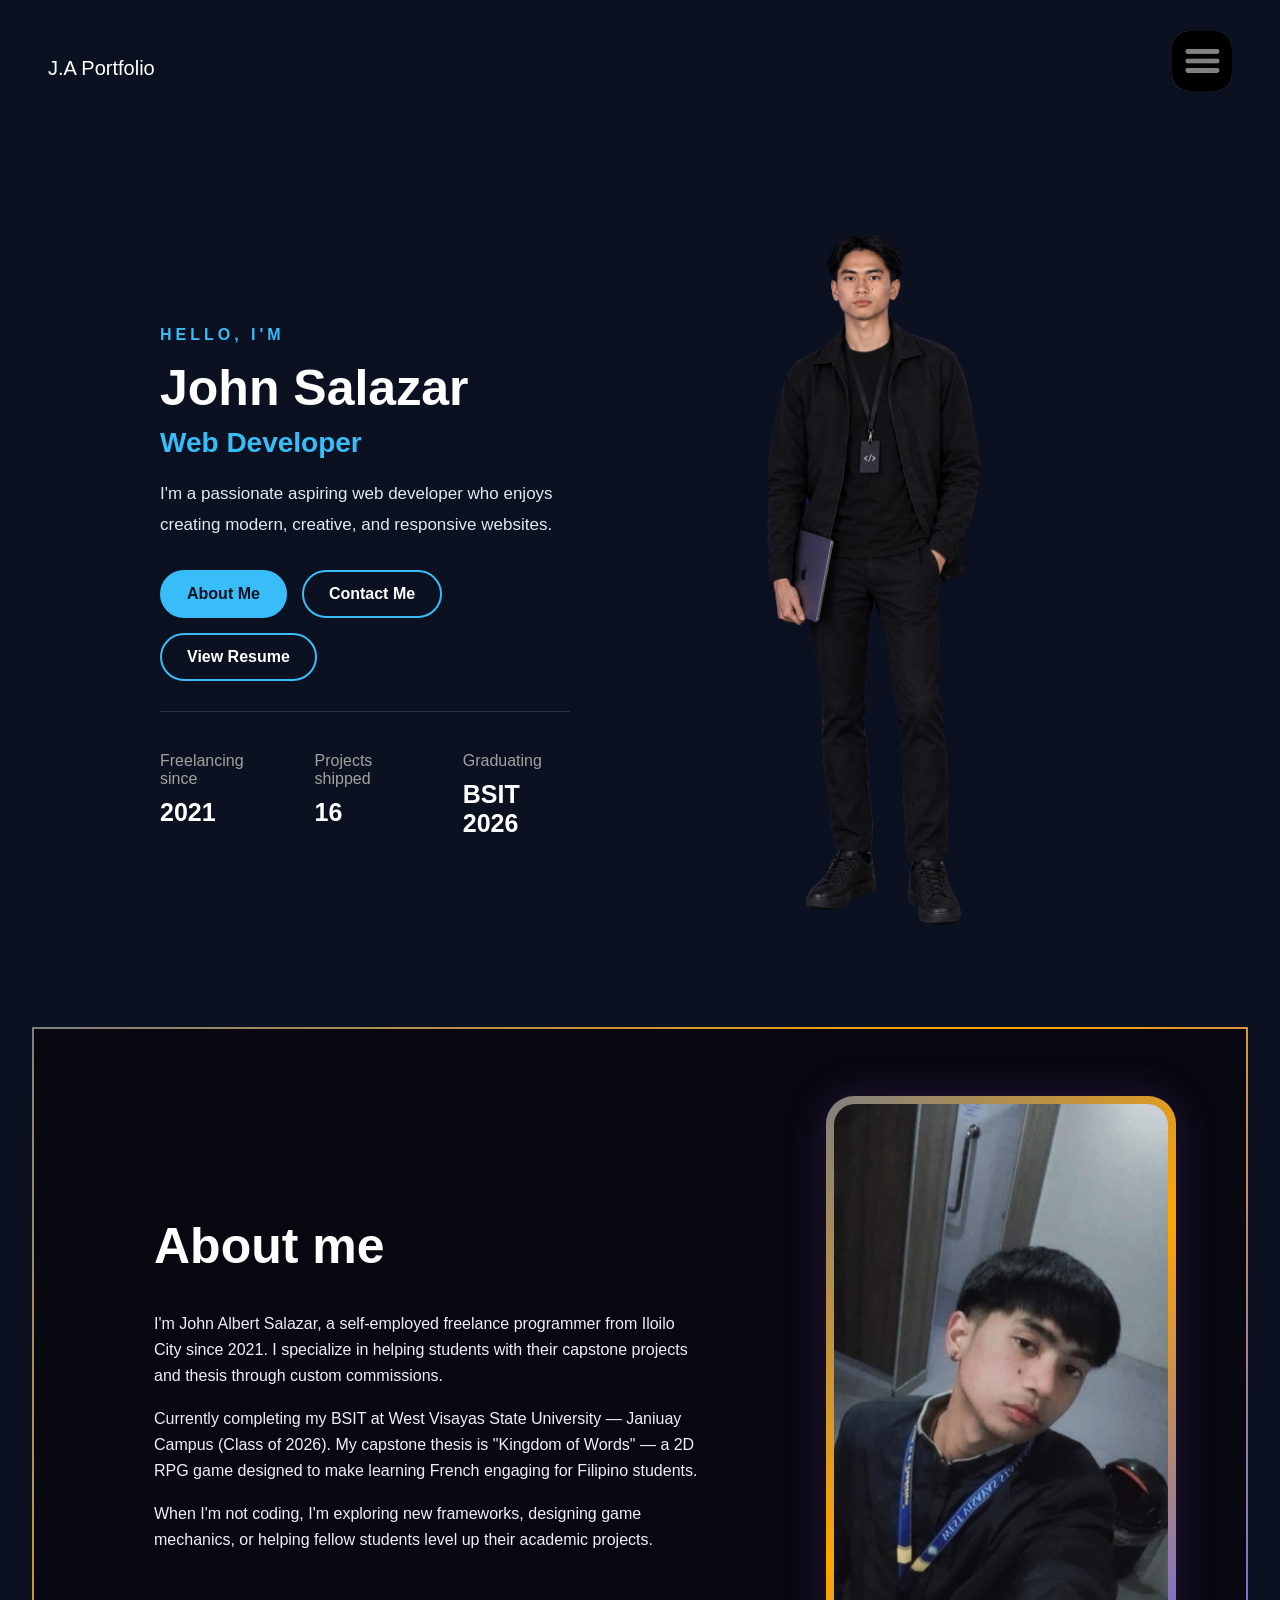
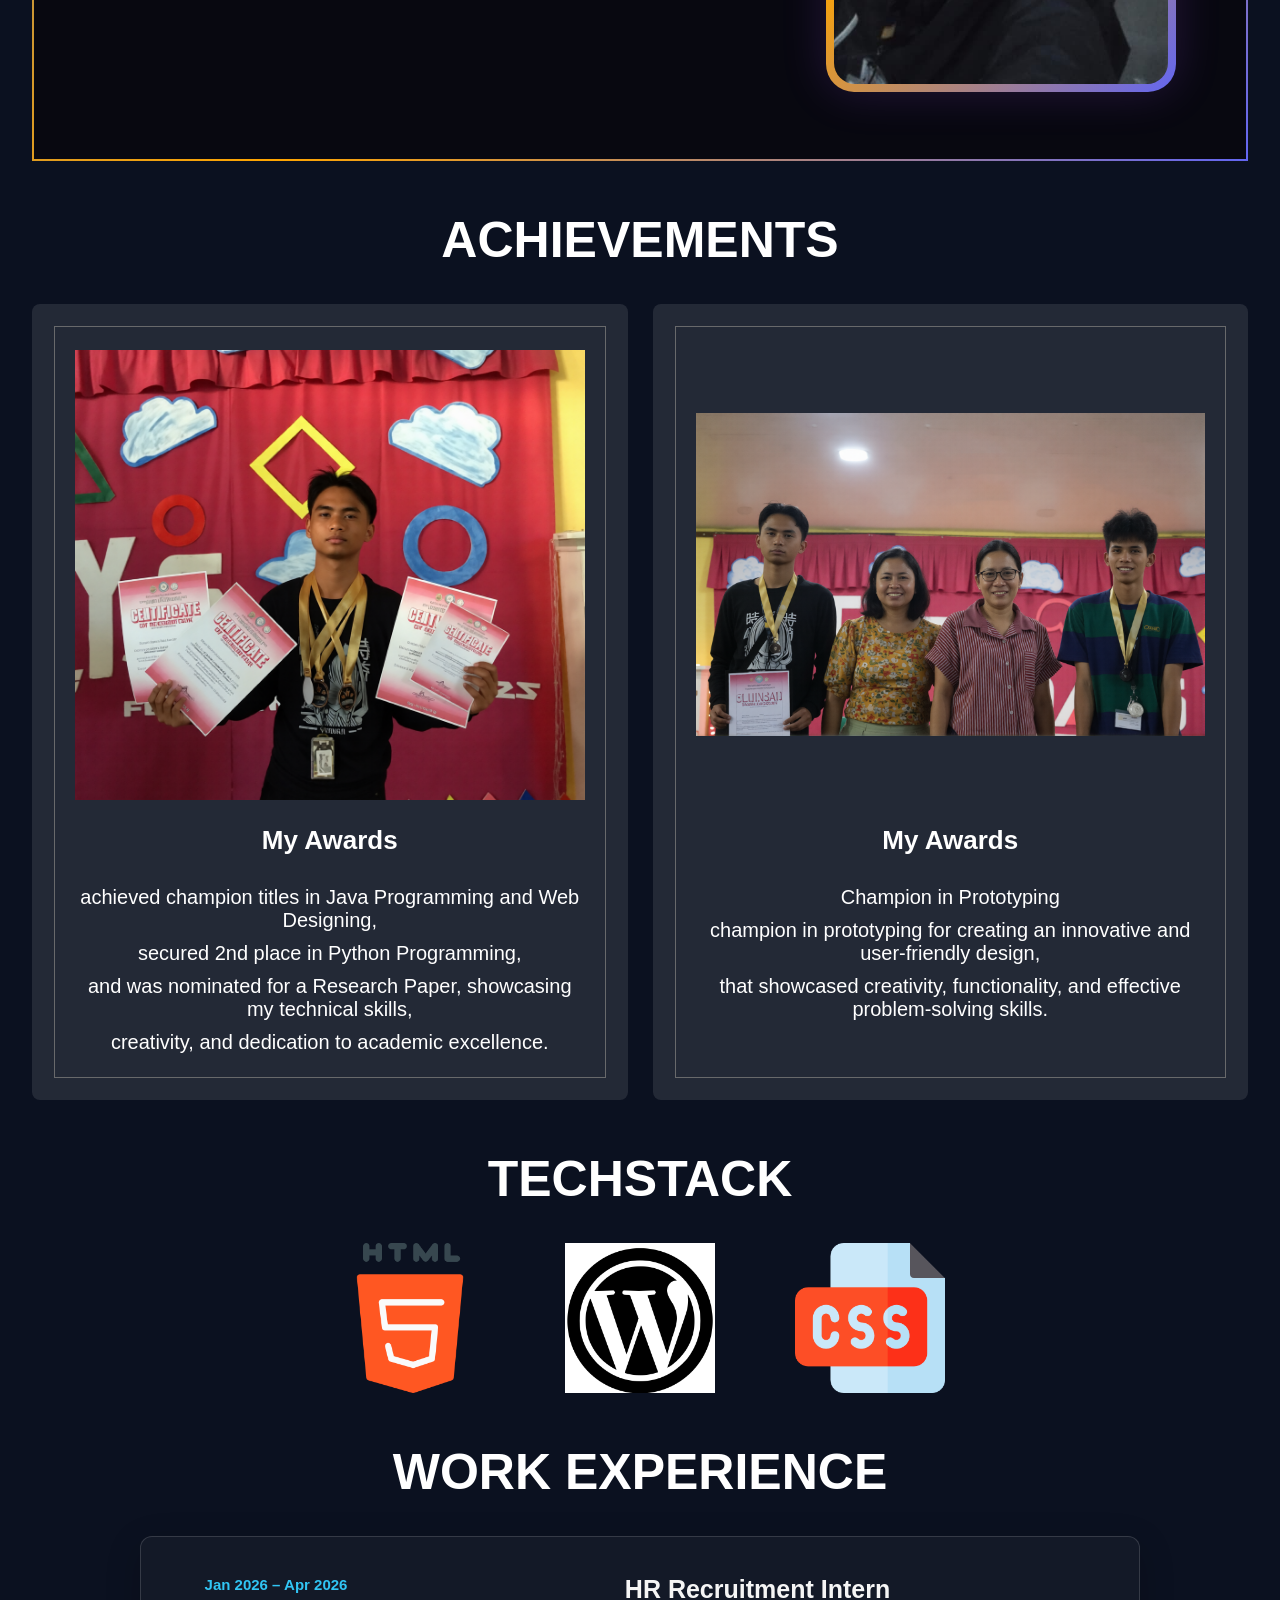
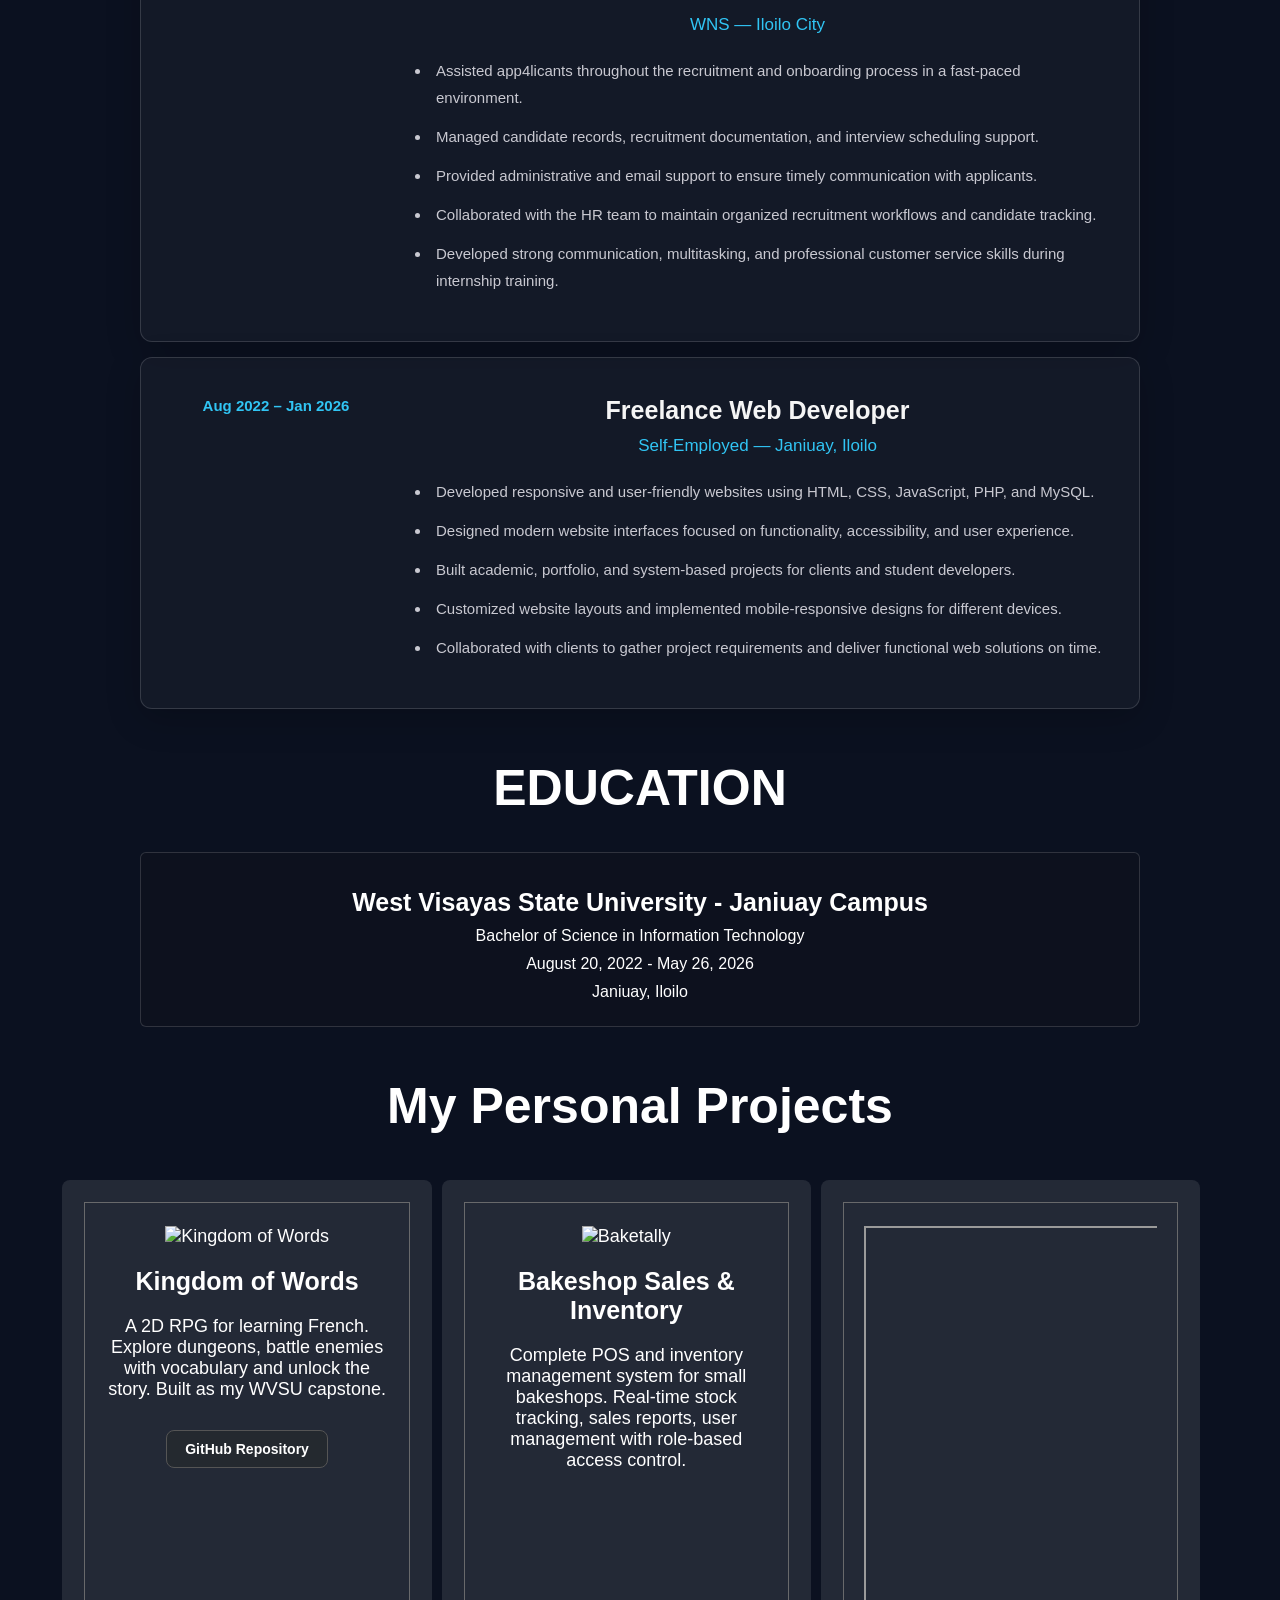
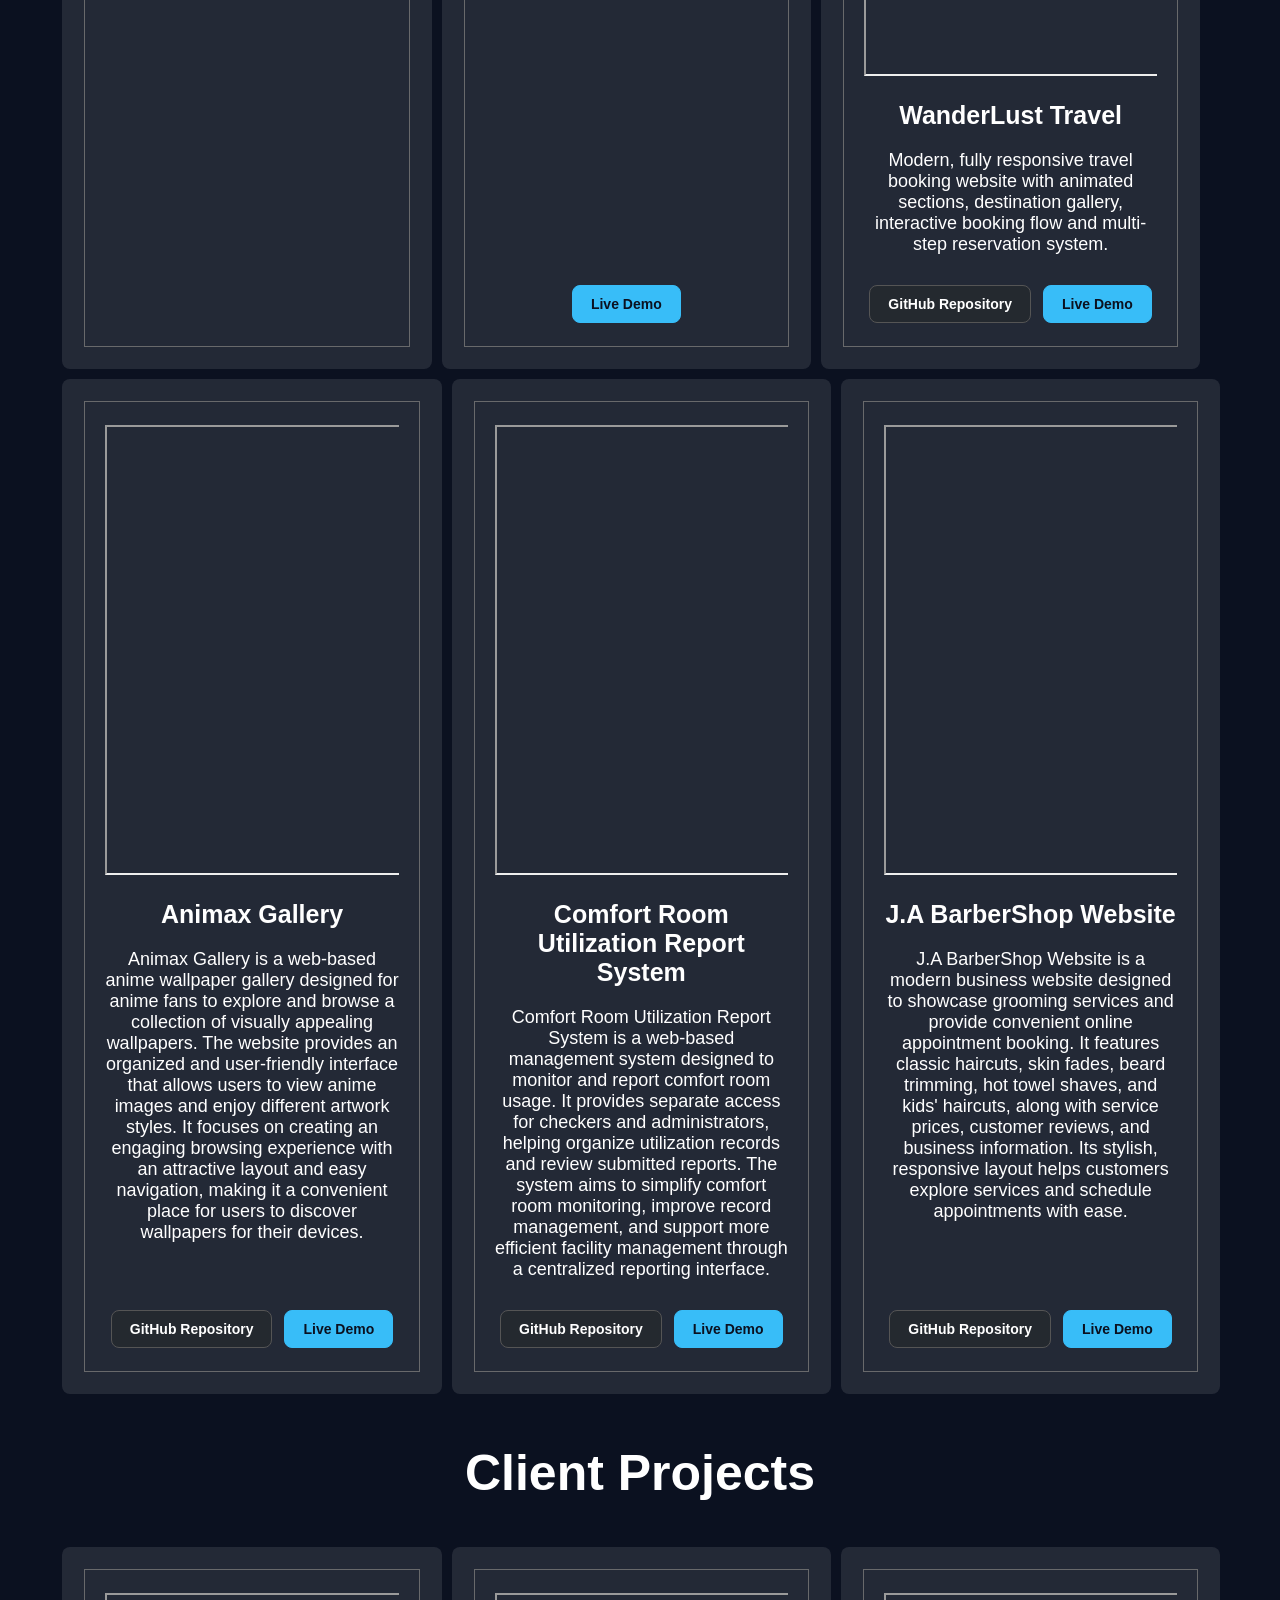
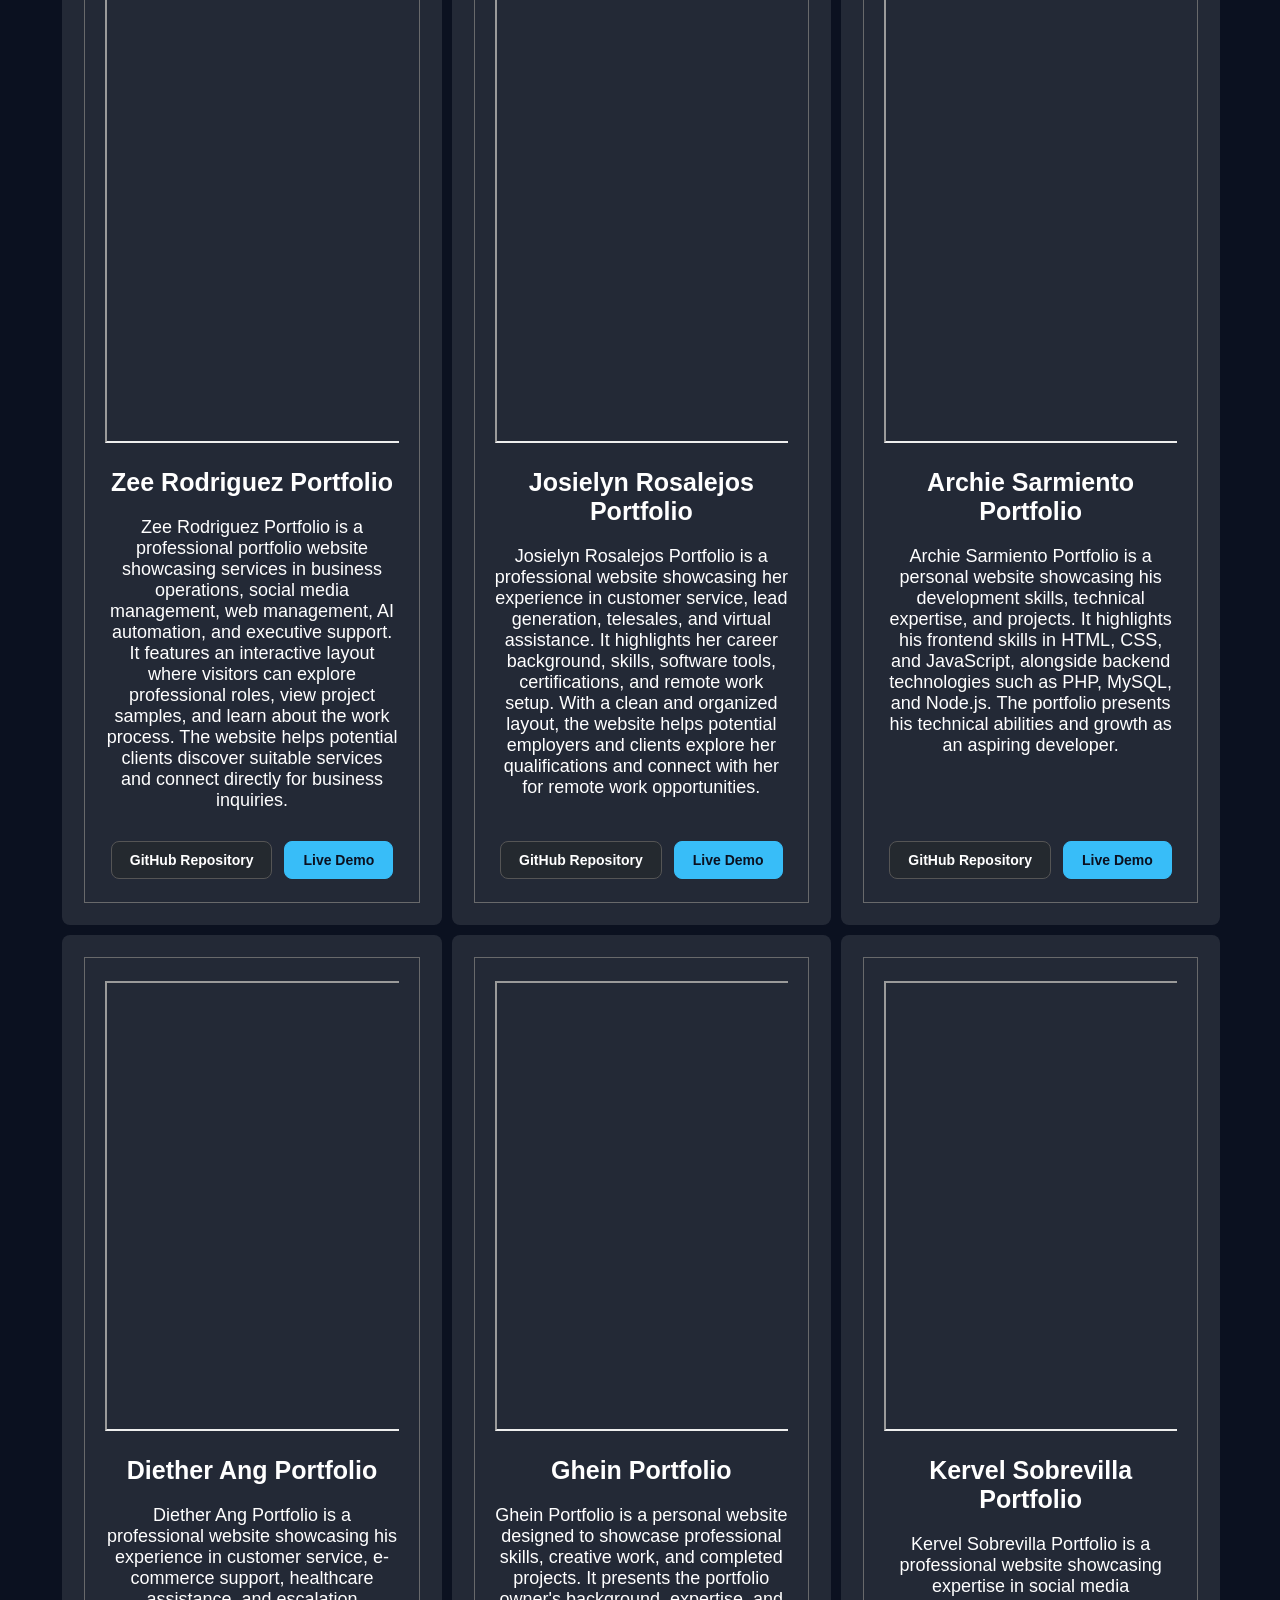
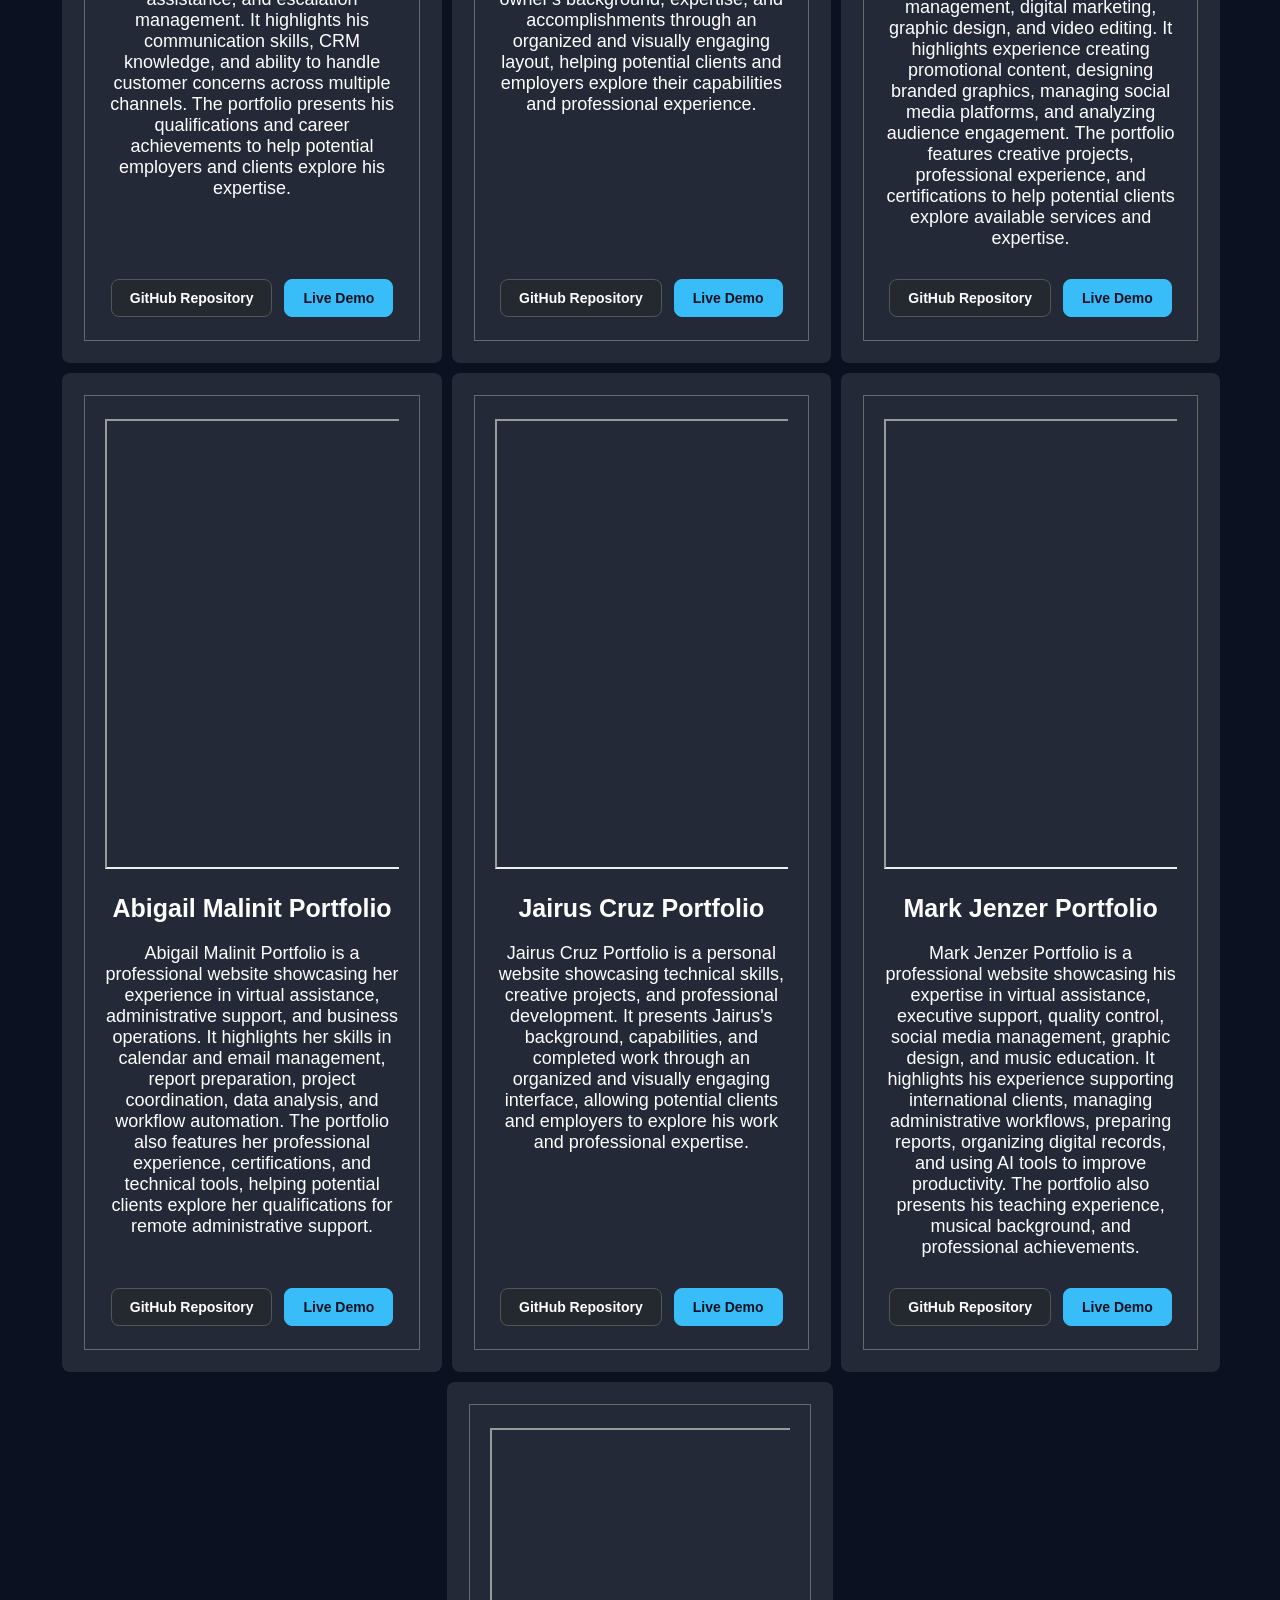
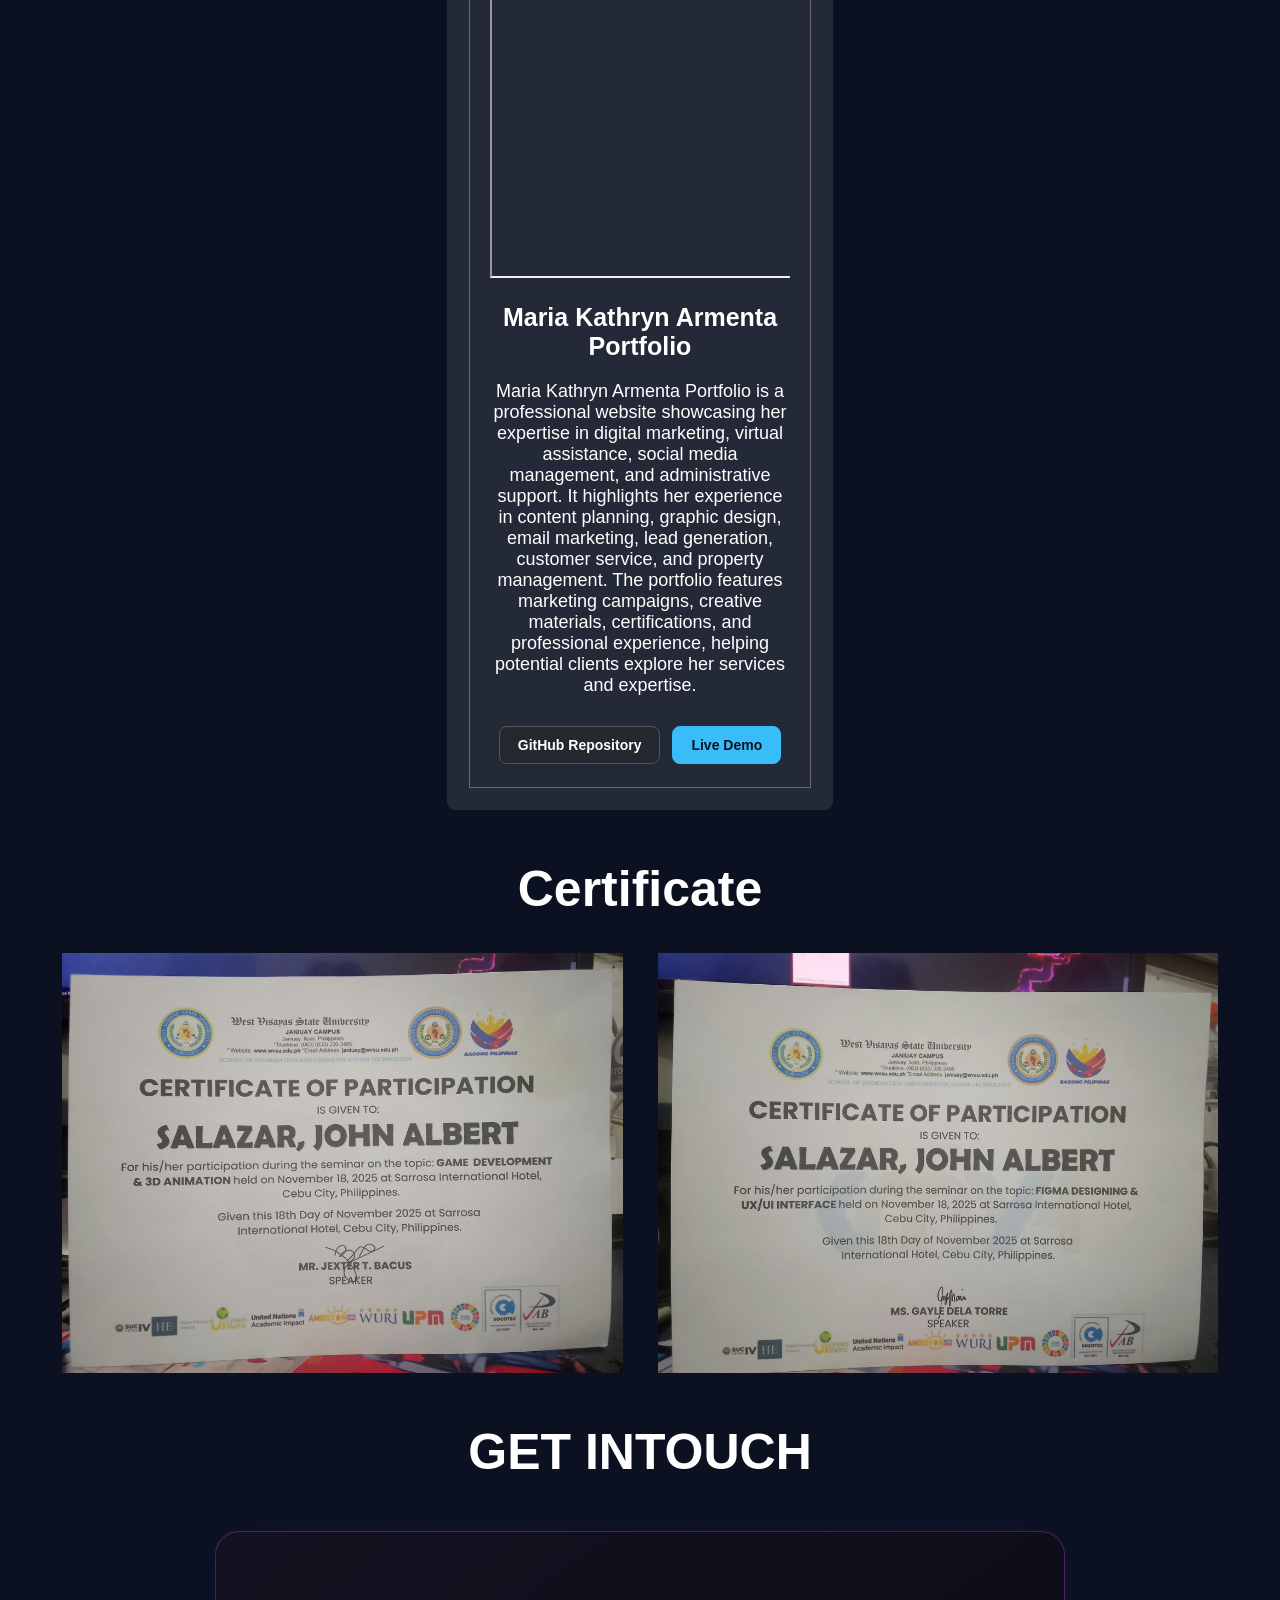
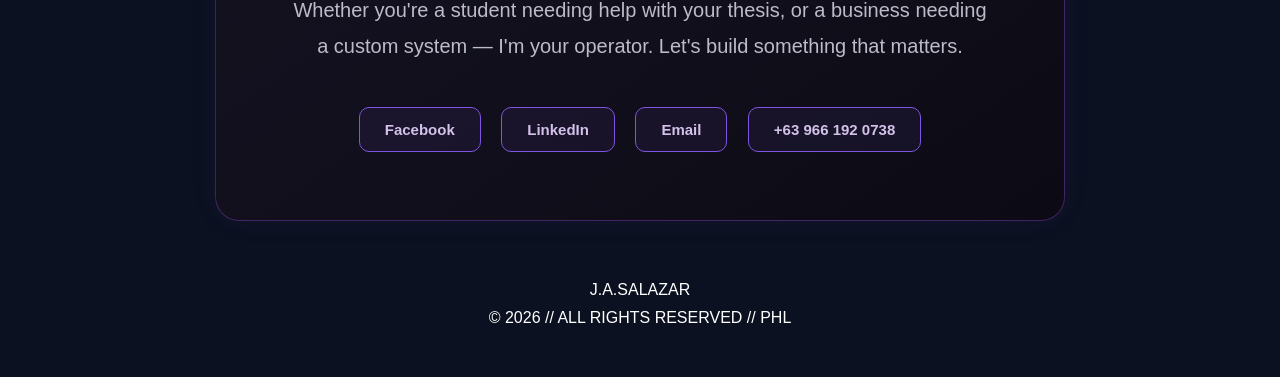
==== commit 139dfb01: ";" ====
--- a/index.html
+++ b/index.html
@@ -14,9 +14,9 @@
                     <div class="p-title">
                         <p><a href="#">J.A Portfolio</a></p>
                     </div>
-
+                    <div class="head">
                      <img class="openbtn" id="openbtn" onclick="openNav(); this.style.display='none';" src="asset/image/menu-bar.png" alt="menu bar" style="width: 60px; height: 60px;">
-
+                    </div>
                 </div>
             </div>      
                 <div id="mySidebar" class="header-btn sidebar">
@@ -871,13 +871,13 @@
     <script>
         // Header scroll effect
         window.addEventListener("scroll", function () {
-            const header = document.querySelector("header");
-
-            if (header) {
+            const head = document.querySelector("head");
+
+            if (head) {
                 if (window.scrollY > 50) {
-                    header.classList.add("scrolled");
+                    head.classList.add("scrolled");
                 } else {
-                    header.classList.remove("scrolled");
+                    head.classList.remove("scrolled");
                 }
             }
         });
--- a/css/style.css
+++ b/css/style.css
@@ -230,11 +230,10 @@
     width: 200px;
     height: auto;
 }
-header {
+.head {
     position: sticky;
     top: 0;
     left: 0;
-    width: 100%;
     z-index: 9999;
     transition: all 0.3s ease-in-out;
 }
@@ -262,6 +261,7 @@
 #main .p-title {
     width: 100%;
     margin: 0 !important;
+    align-content: center;
 }
 #main a {
     transition: 0.3s;
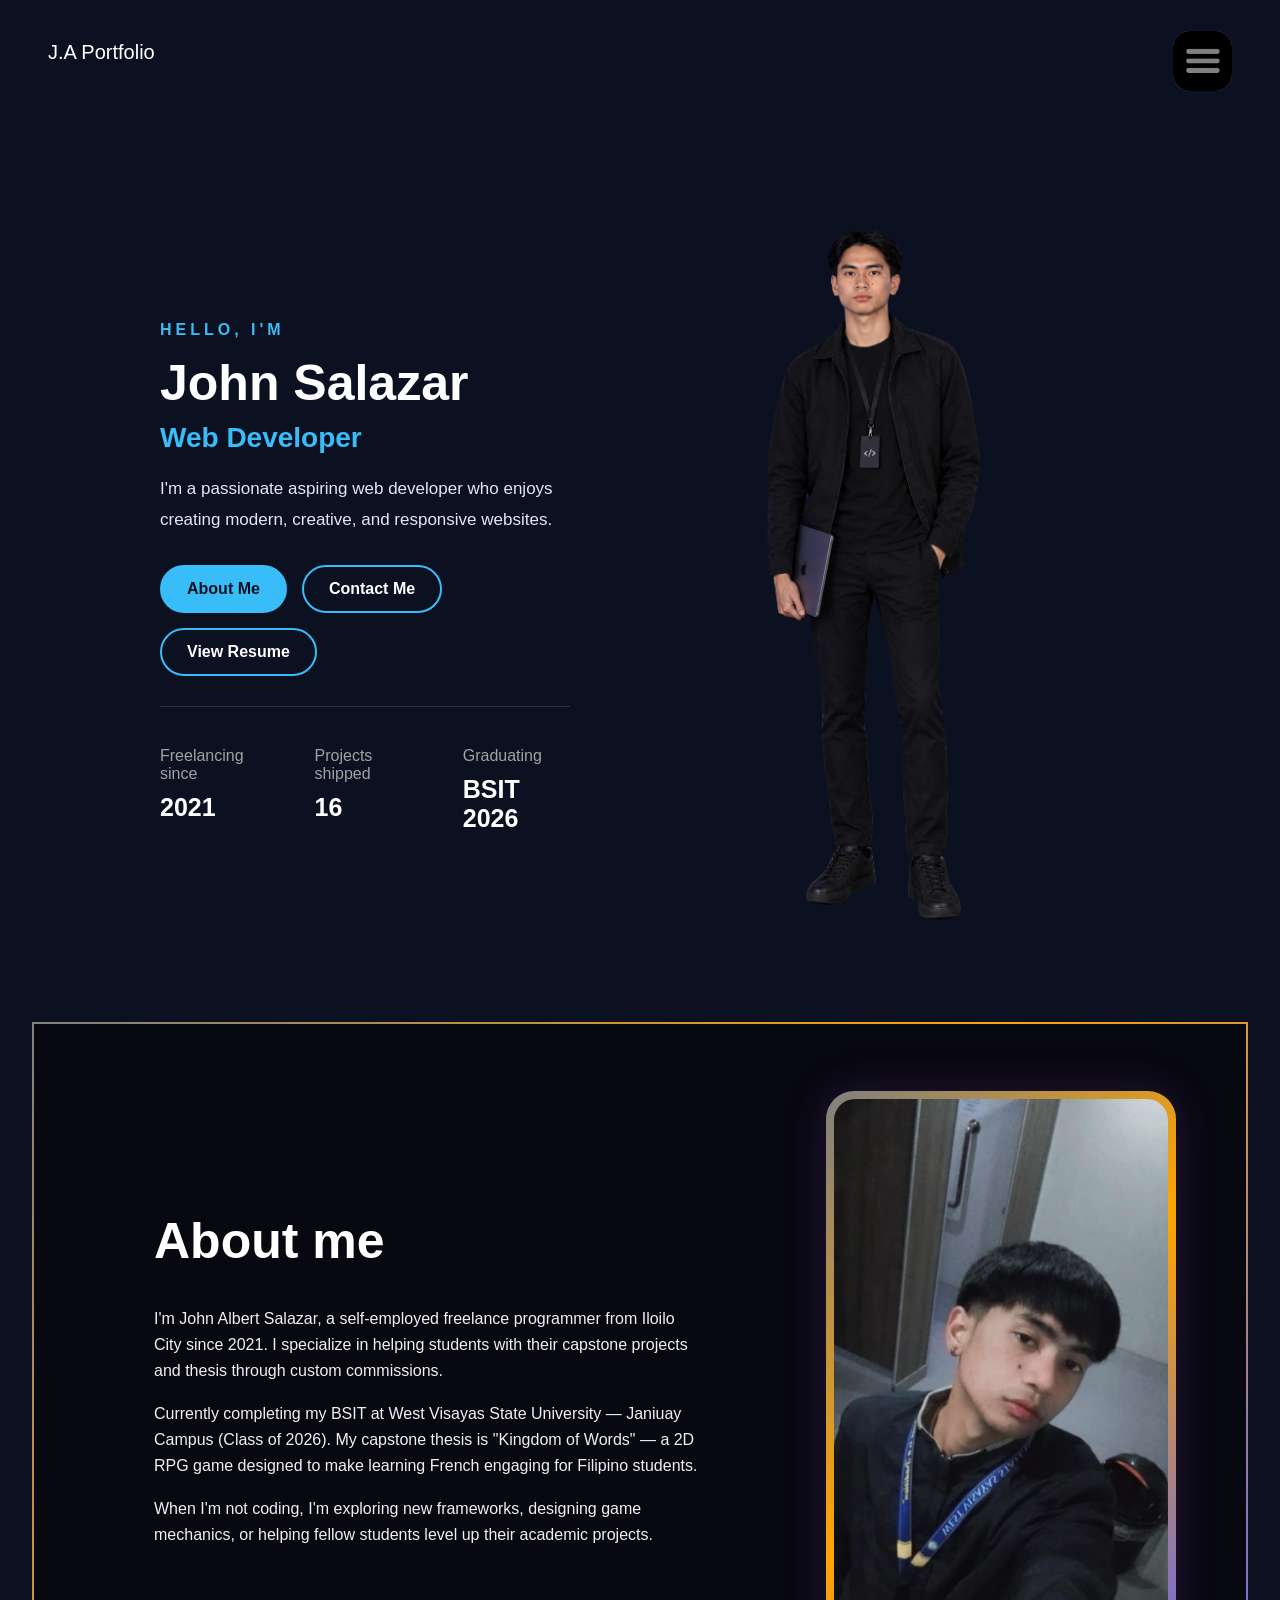
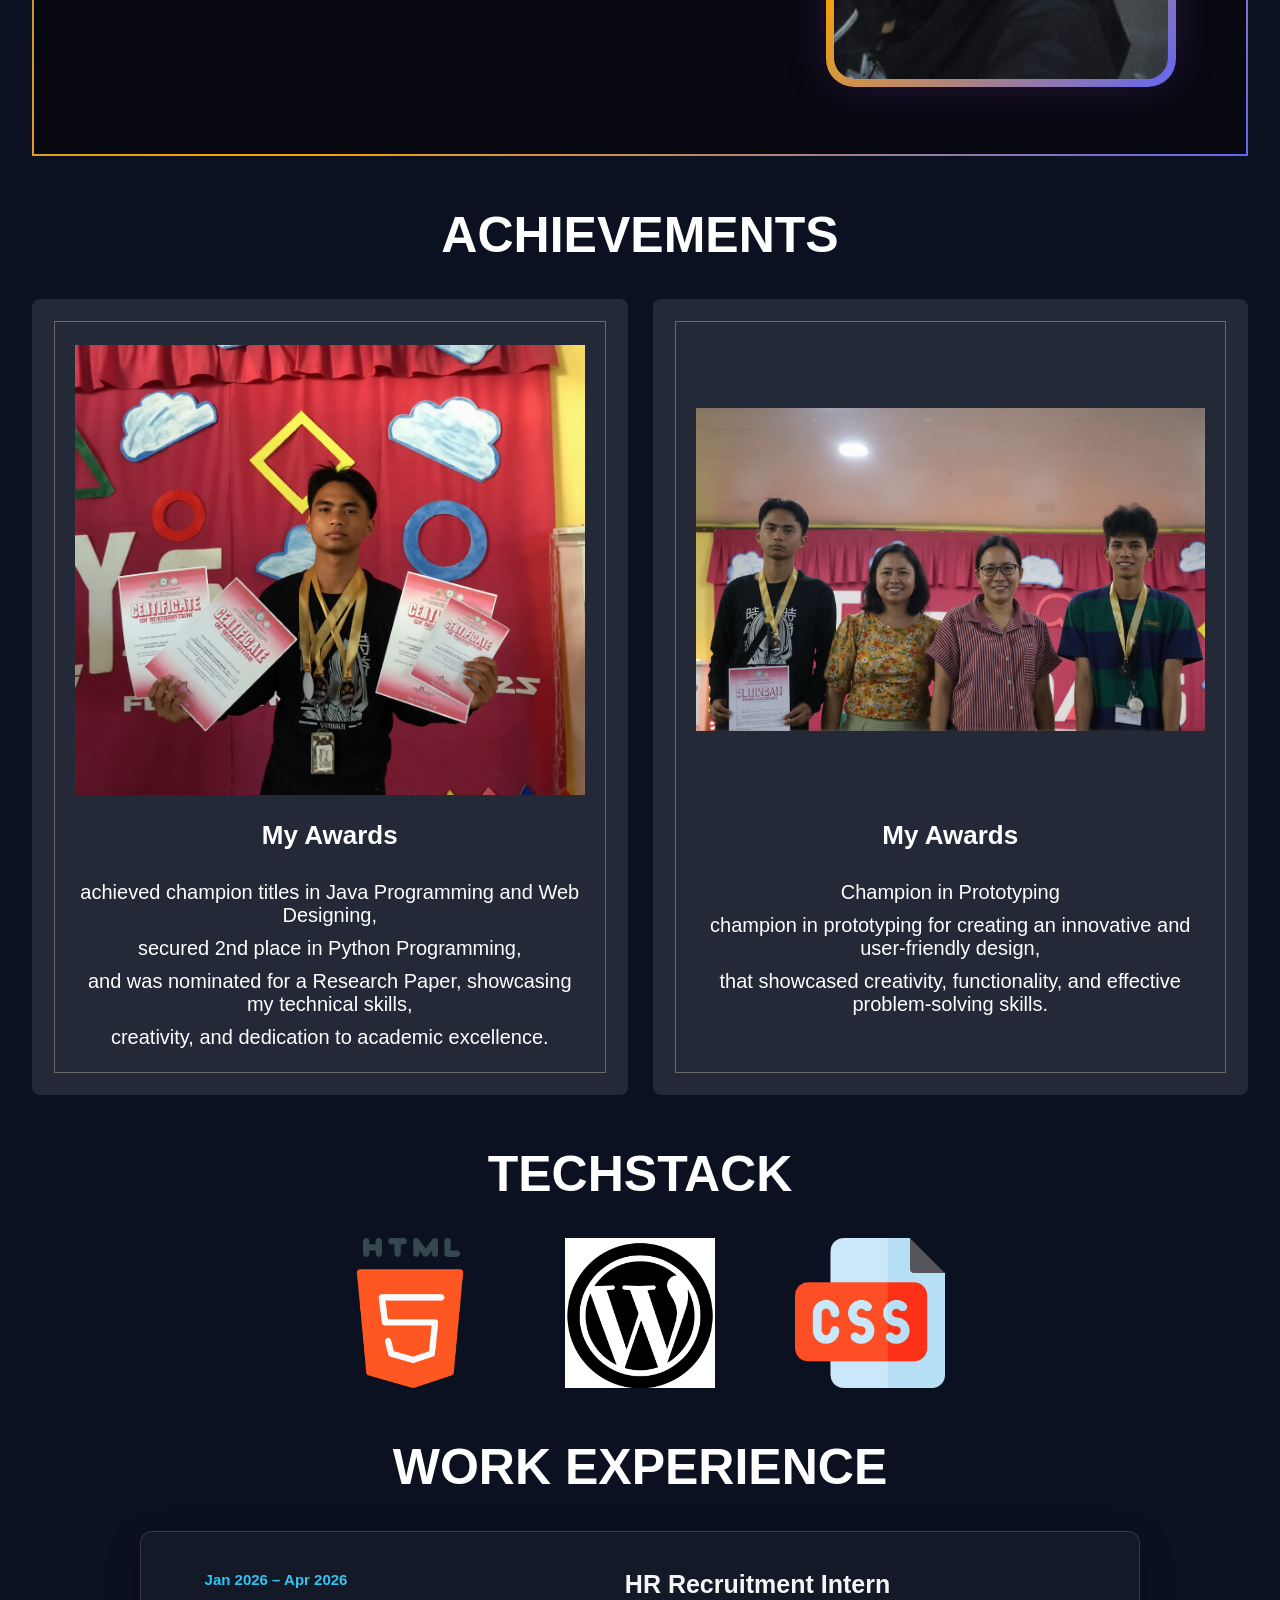
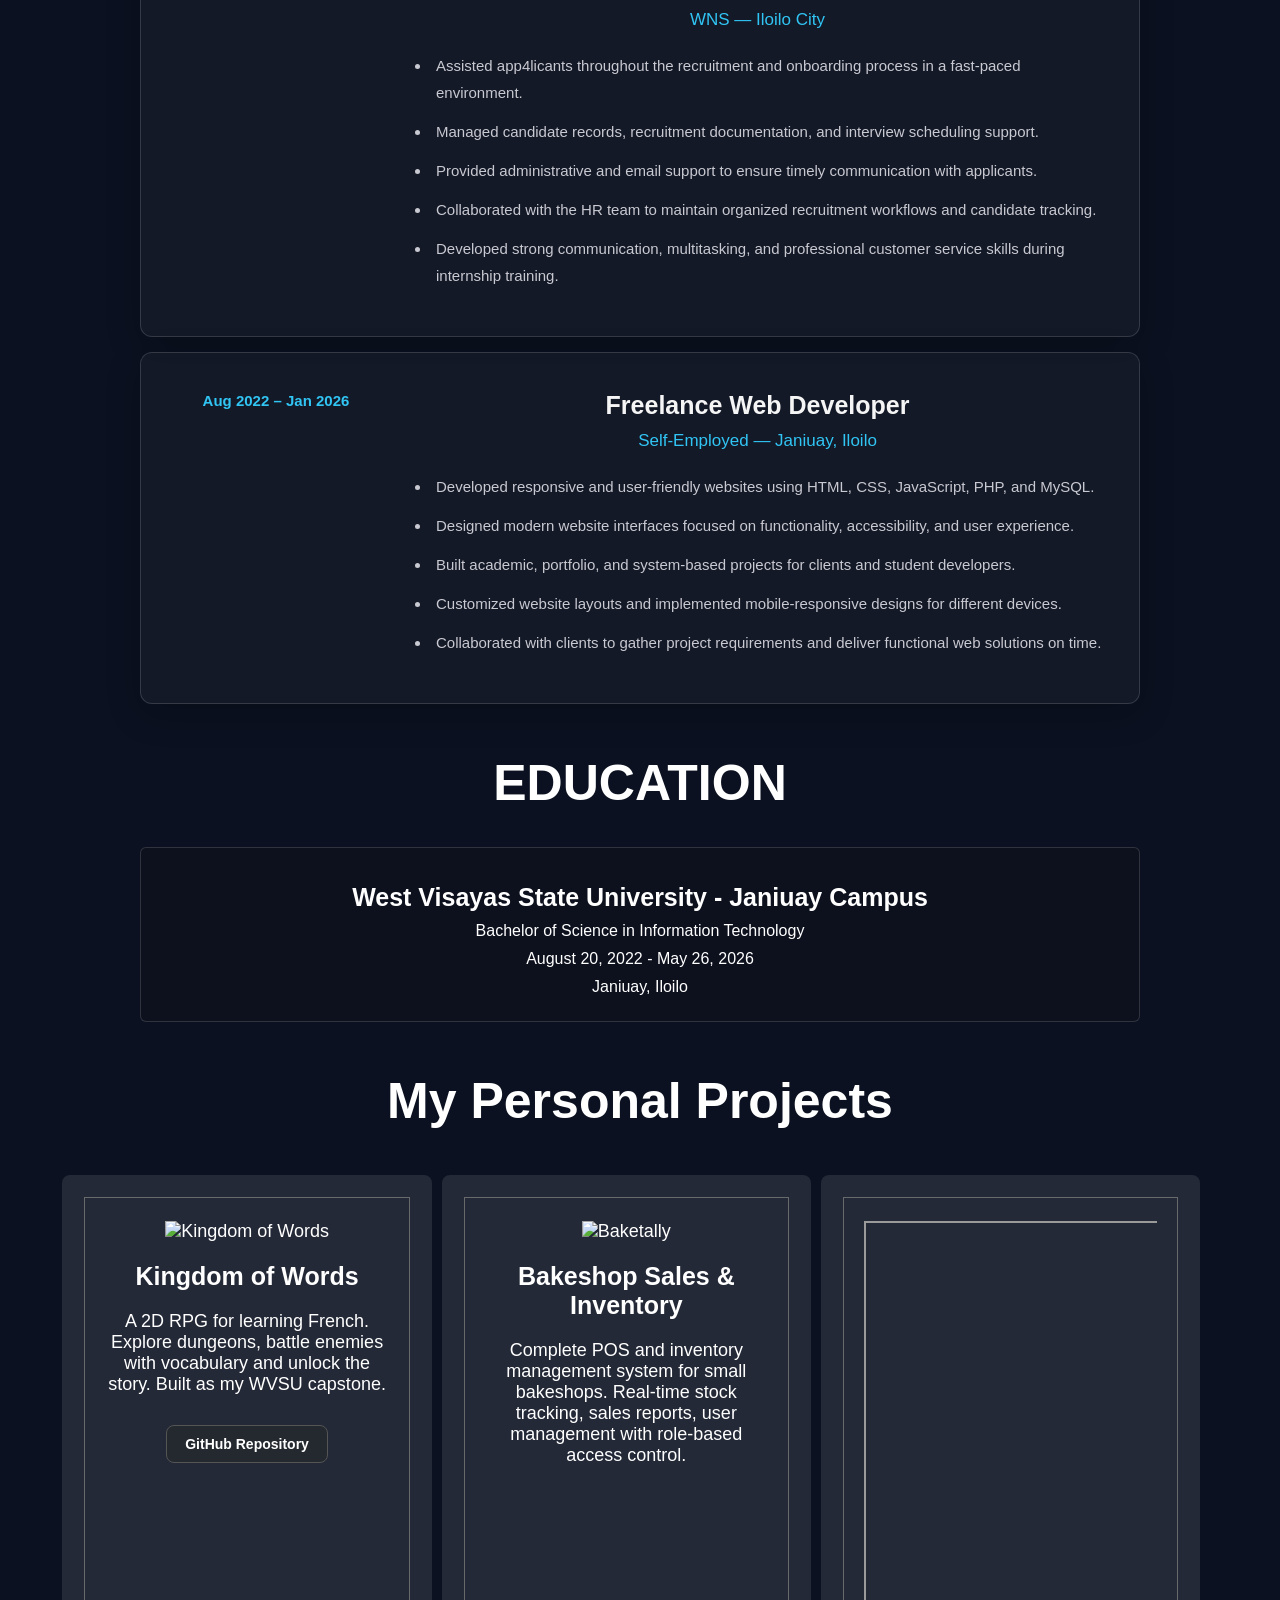
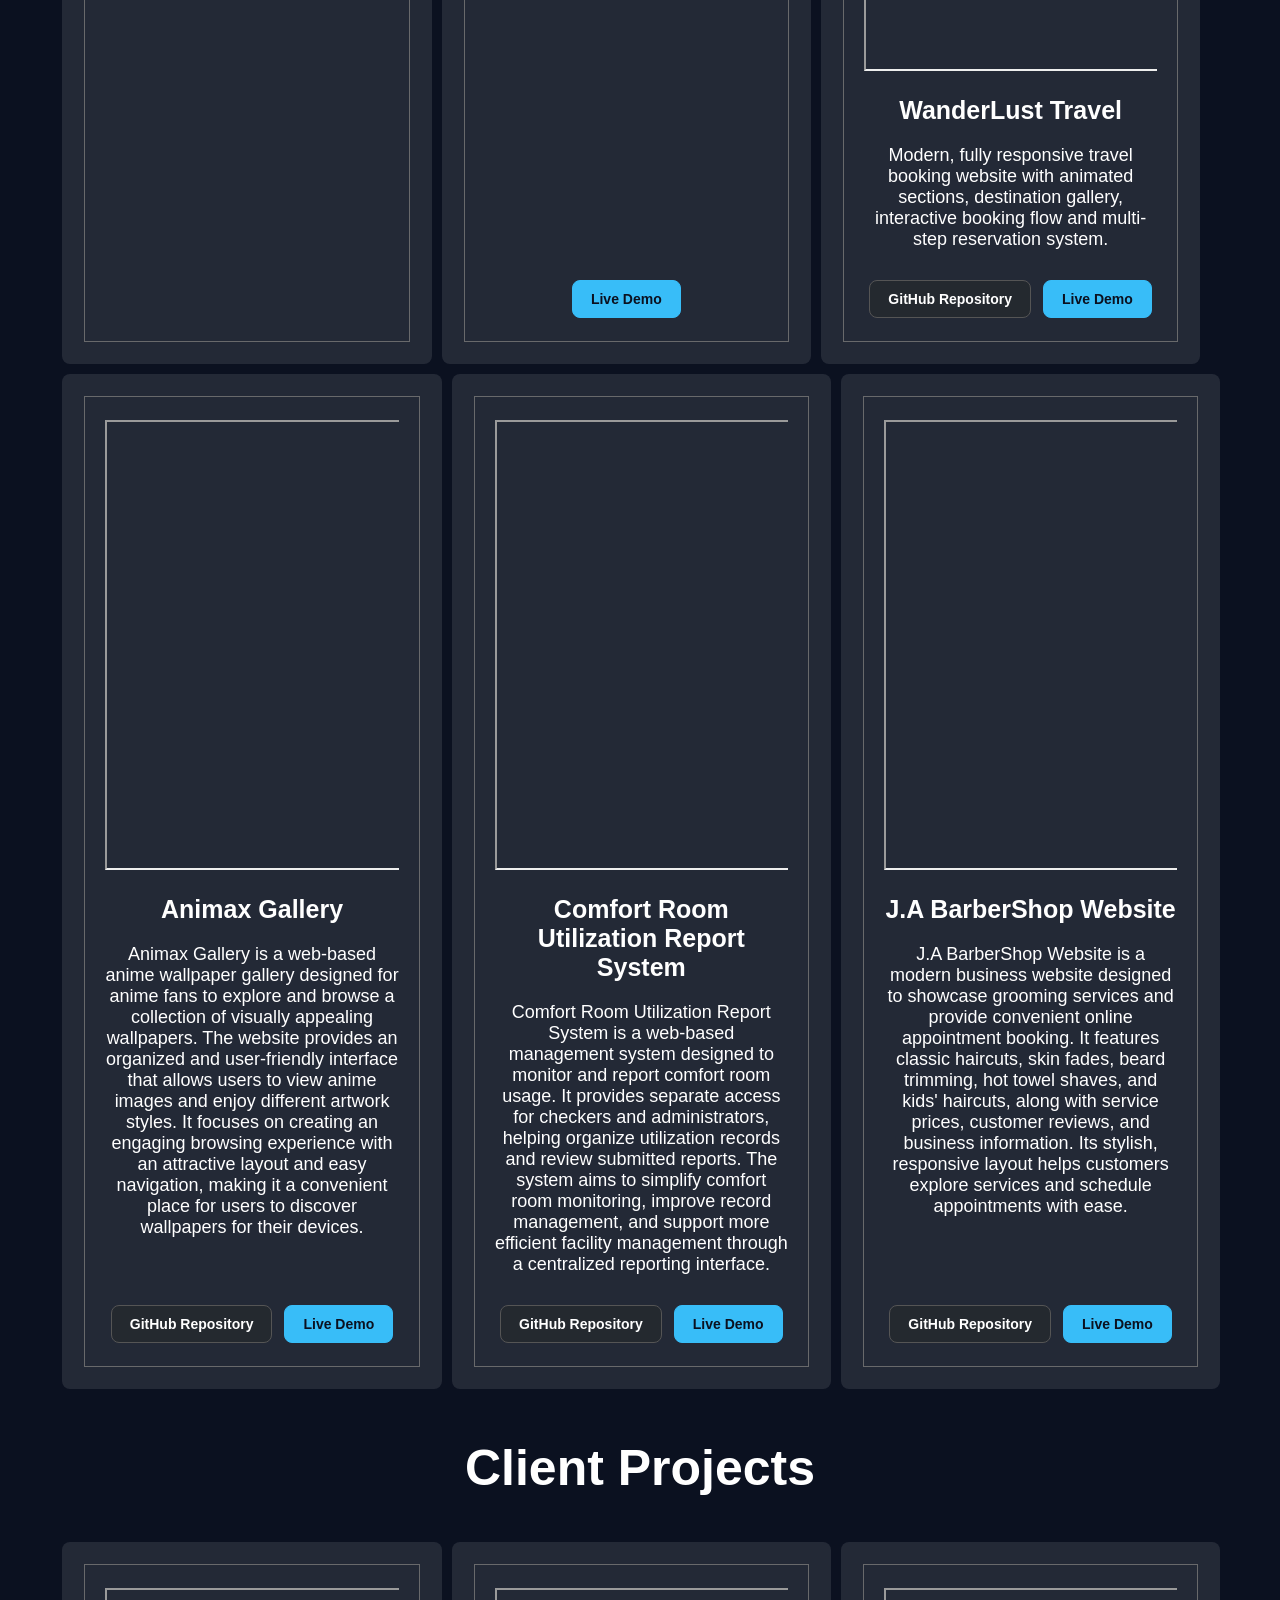
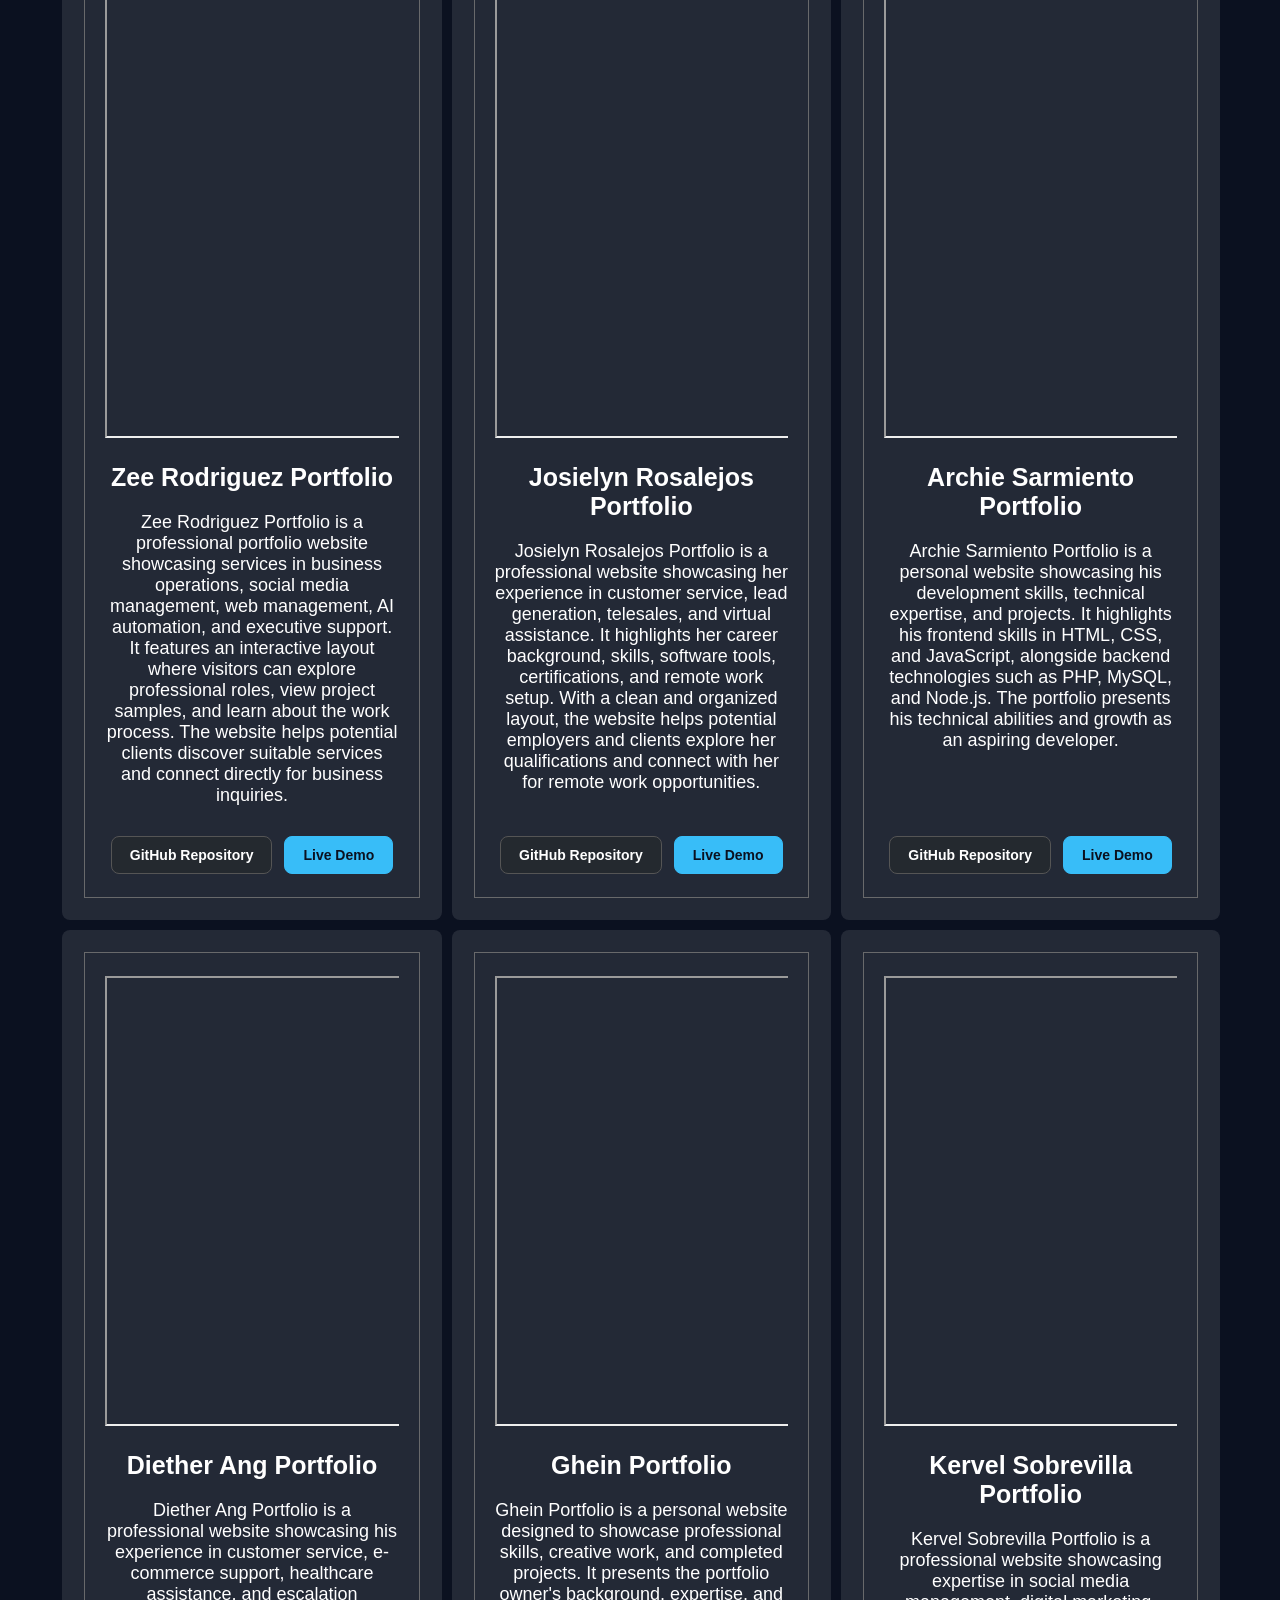
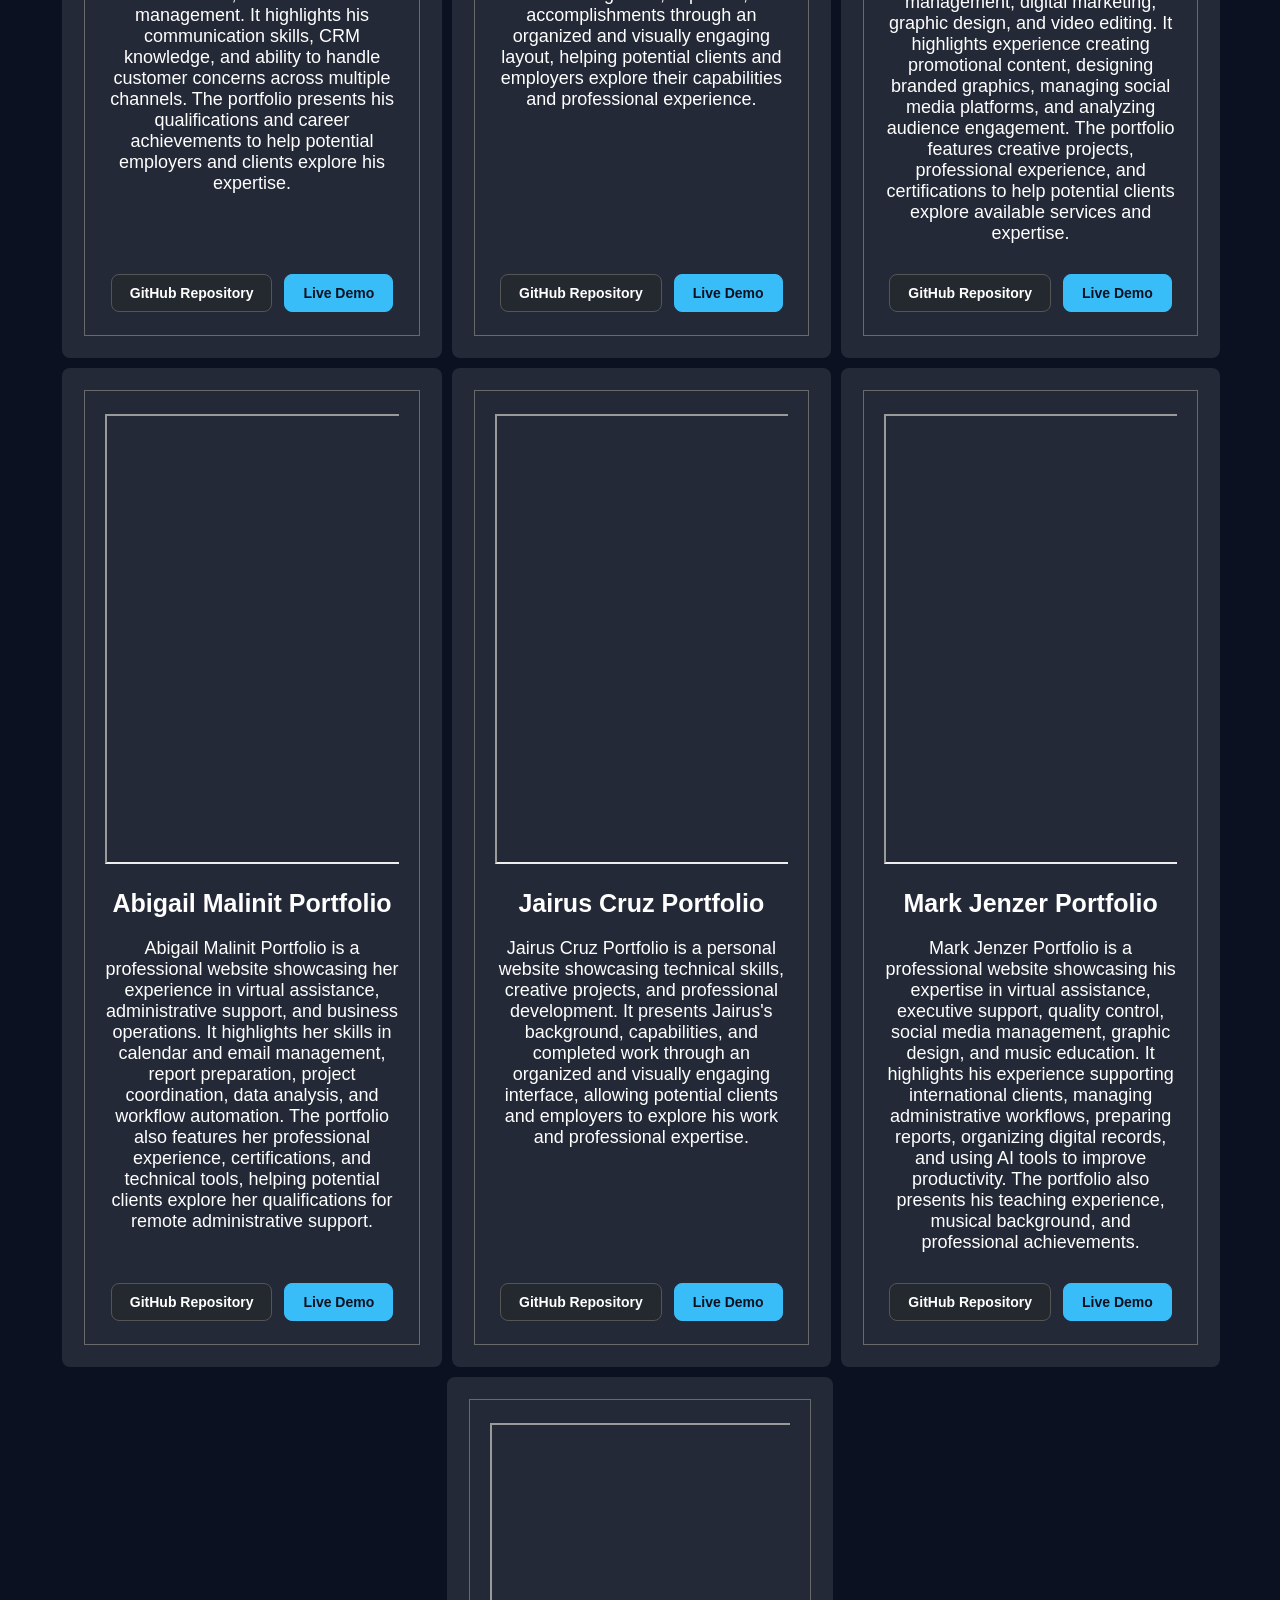
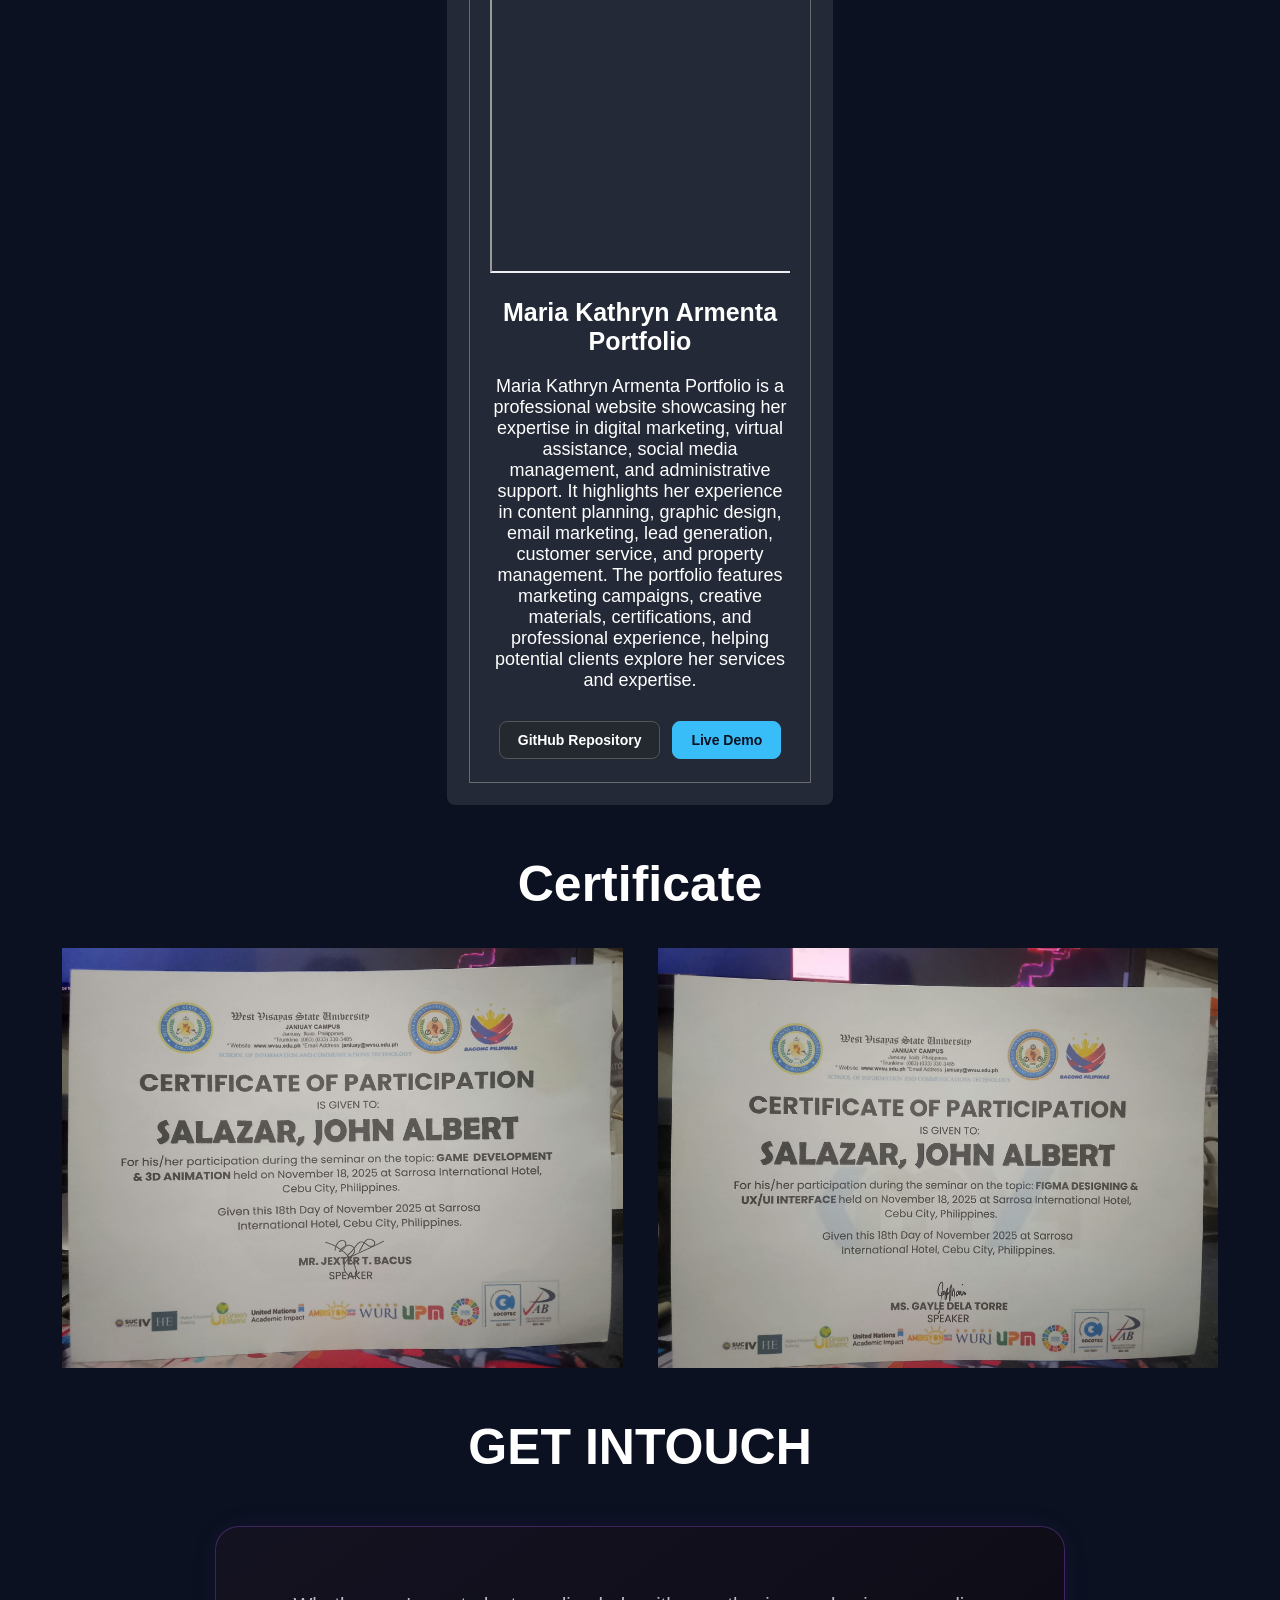
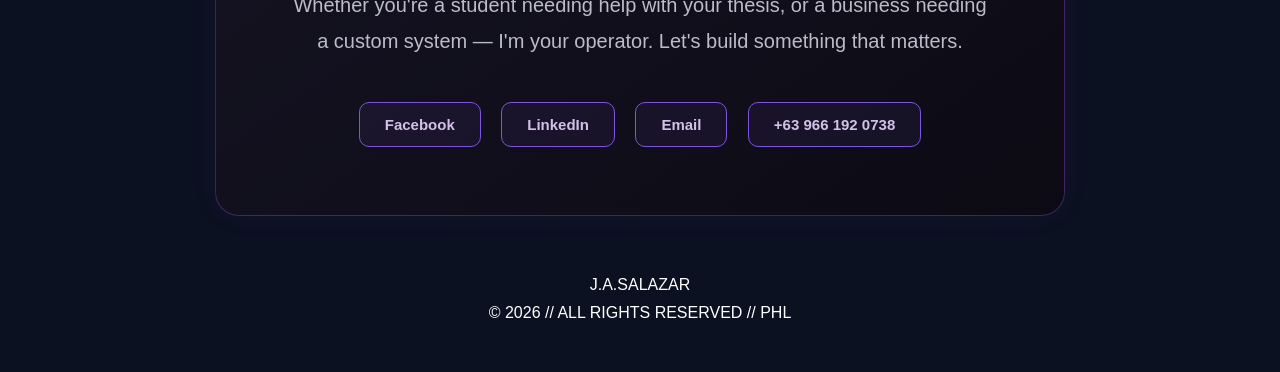
==== commit 39342c6b: "a" ====
--- a/index.html
+++ b/index.html
@@ -14,9 +14,9 @@
                     <div class="p-title">
                         <p><a href="#">J.A Portfolio</a></p>
                     </div>
-                    <div class="head">
+
                      <img class="openbtn" id="openbtn" onclick="openNav(); this.style.display='none';" src="asset/image/menu-bar.png" alt="menu bar" style="width: 60px; height: 60px;">
-                    </div>
+
                 </div>
             </div>      
                 <div id="mySidebar" class="header-btn sidebar">
@@ -871,13 +871,13 @@
     <script>
         // Header scroll effect
         window.addEventListener("scroll", function () {
-            const head = document.querySelector("head");
-
-            if (head) {
+            const header = document.querySelector("header");
+
+            if (header) {
                 if (window.scrollY > 50) {
-                    head.classList.add("scrolled");
+                    header.classList.add("scrolled");
                 } else {
-                    head.classList.remove("scrolled");
+                    header.classList.remove("scrolled");
                 }
             }
         });
--- a/css/style.css
+++ b/css/style.css
@@ -230,7 +230,7 @@
     width: 200px;
     height: auto;
 }
-.head {
+header {
     position: sticky;
     top: 0;
     left: 0;
@@ -261,7 +261,6 @@
 #main .p-title {
     width: 100%;
     margin: 0 !important;
-    align-content: center;
 }
 #main a {
     transition: 0.3s;
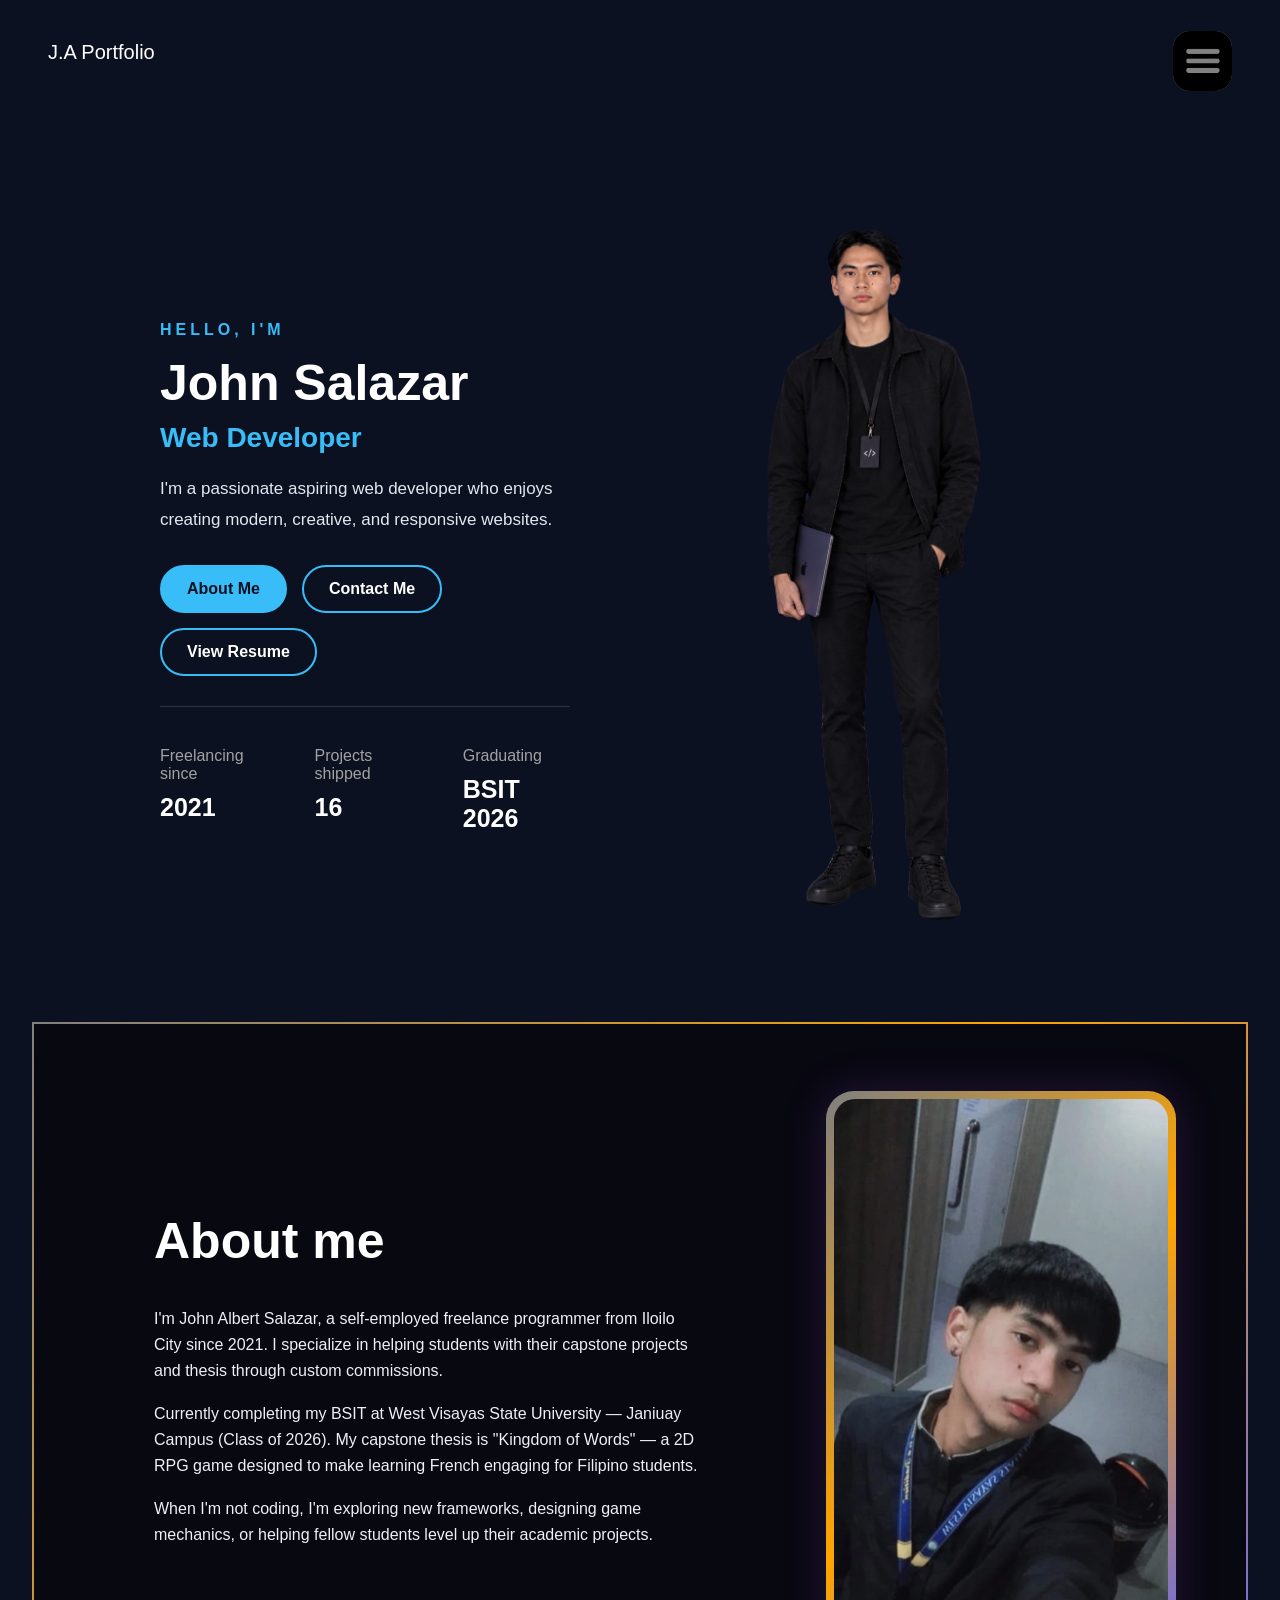
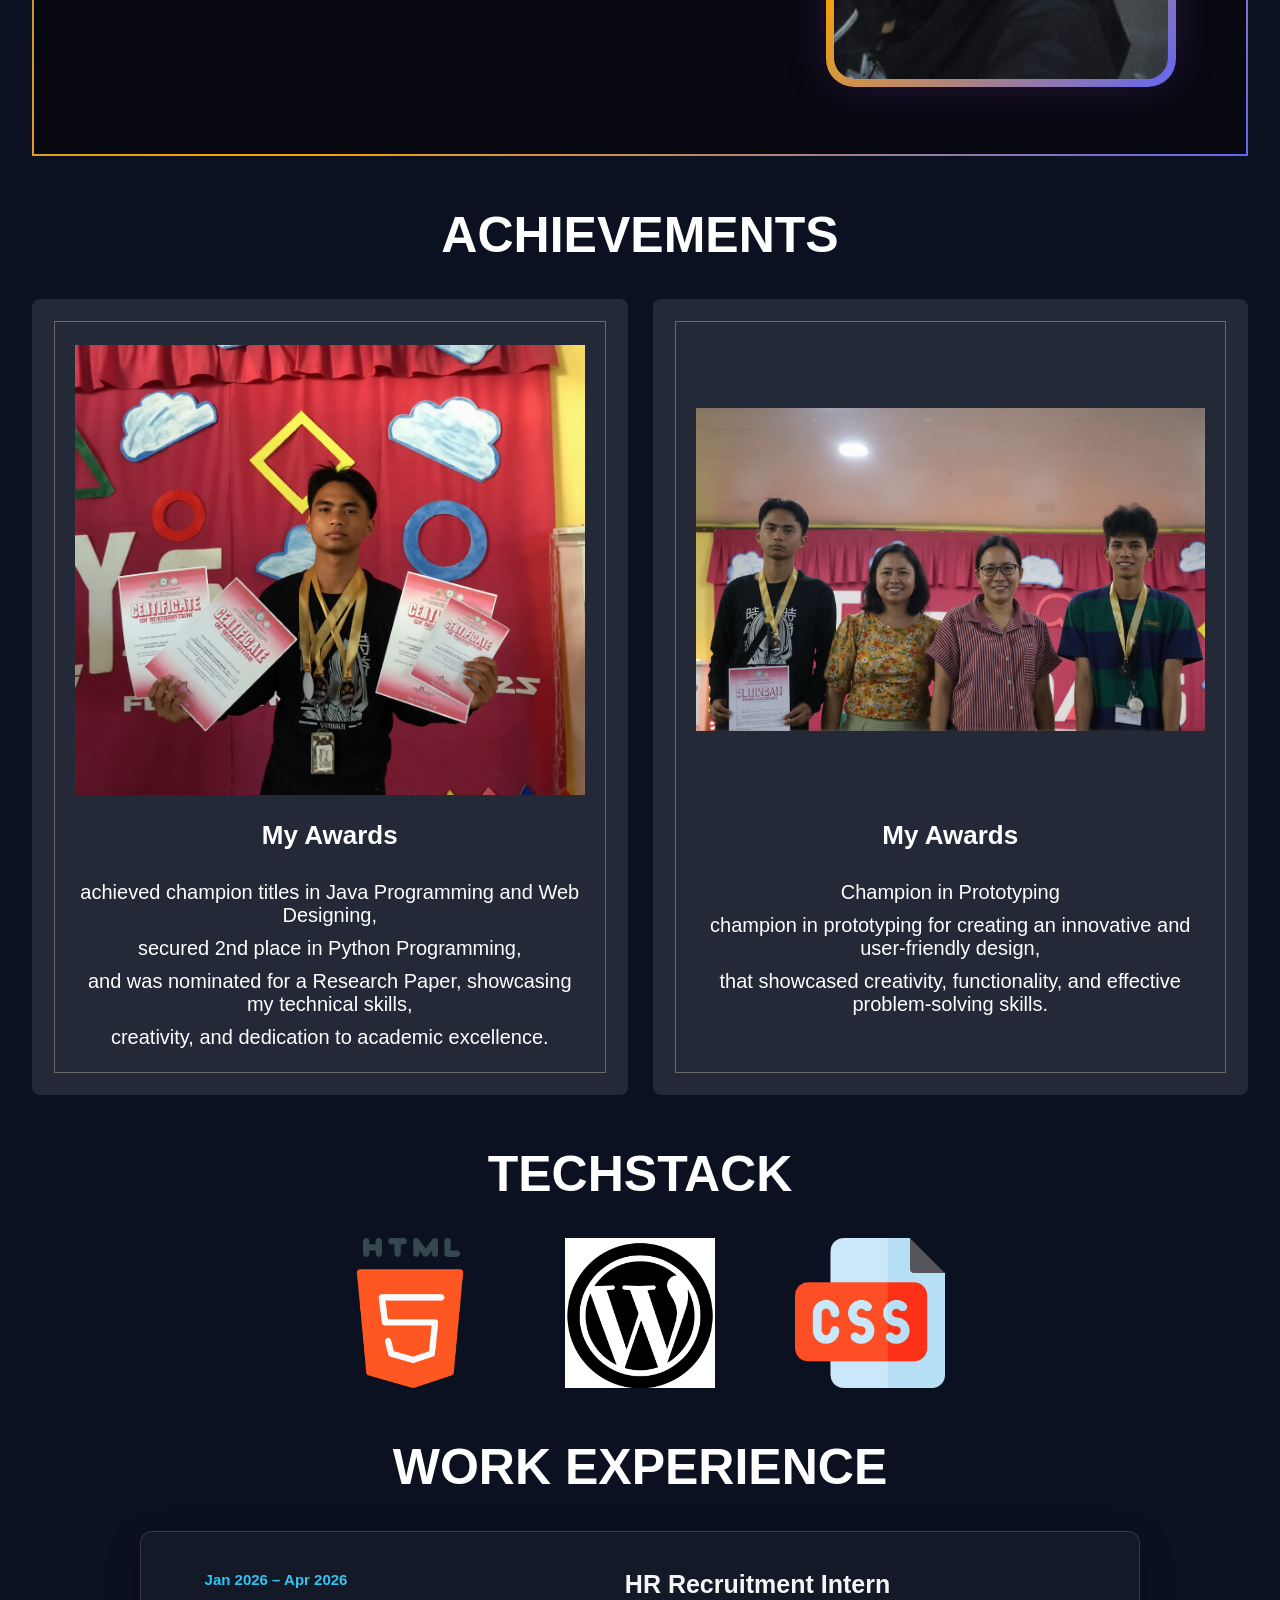
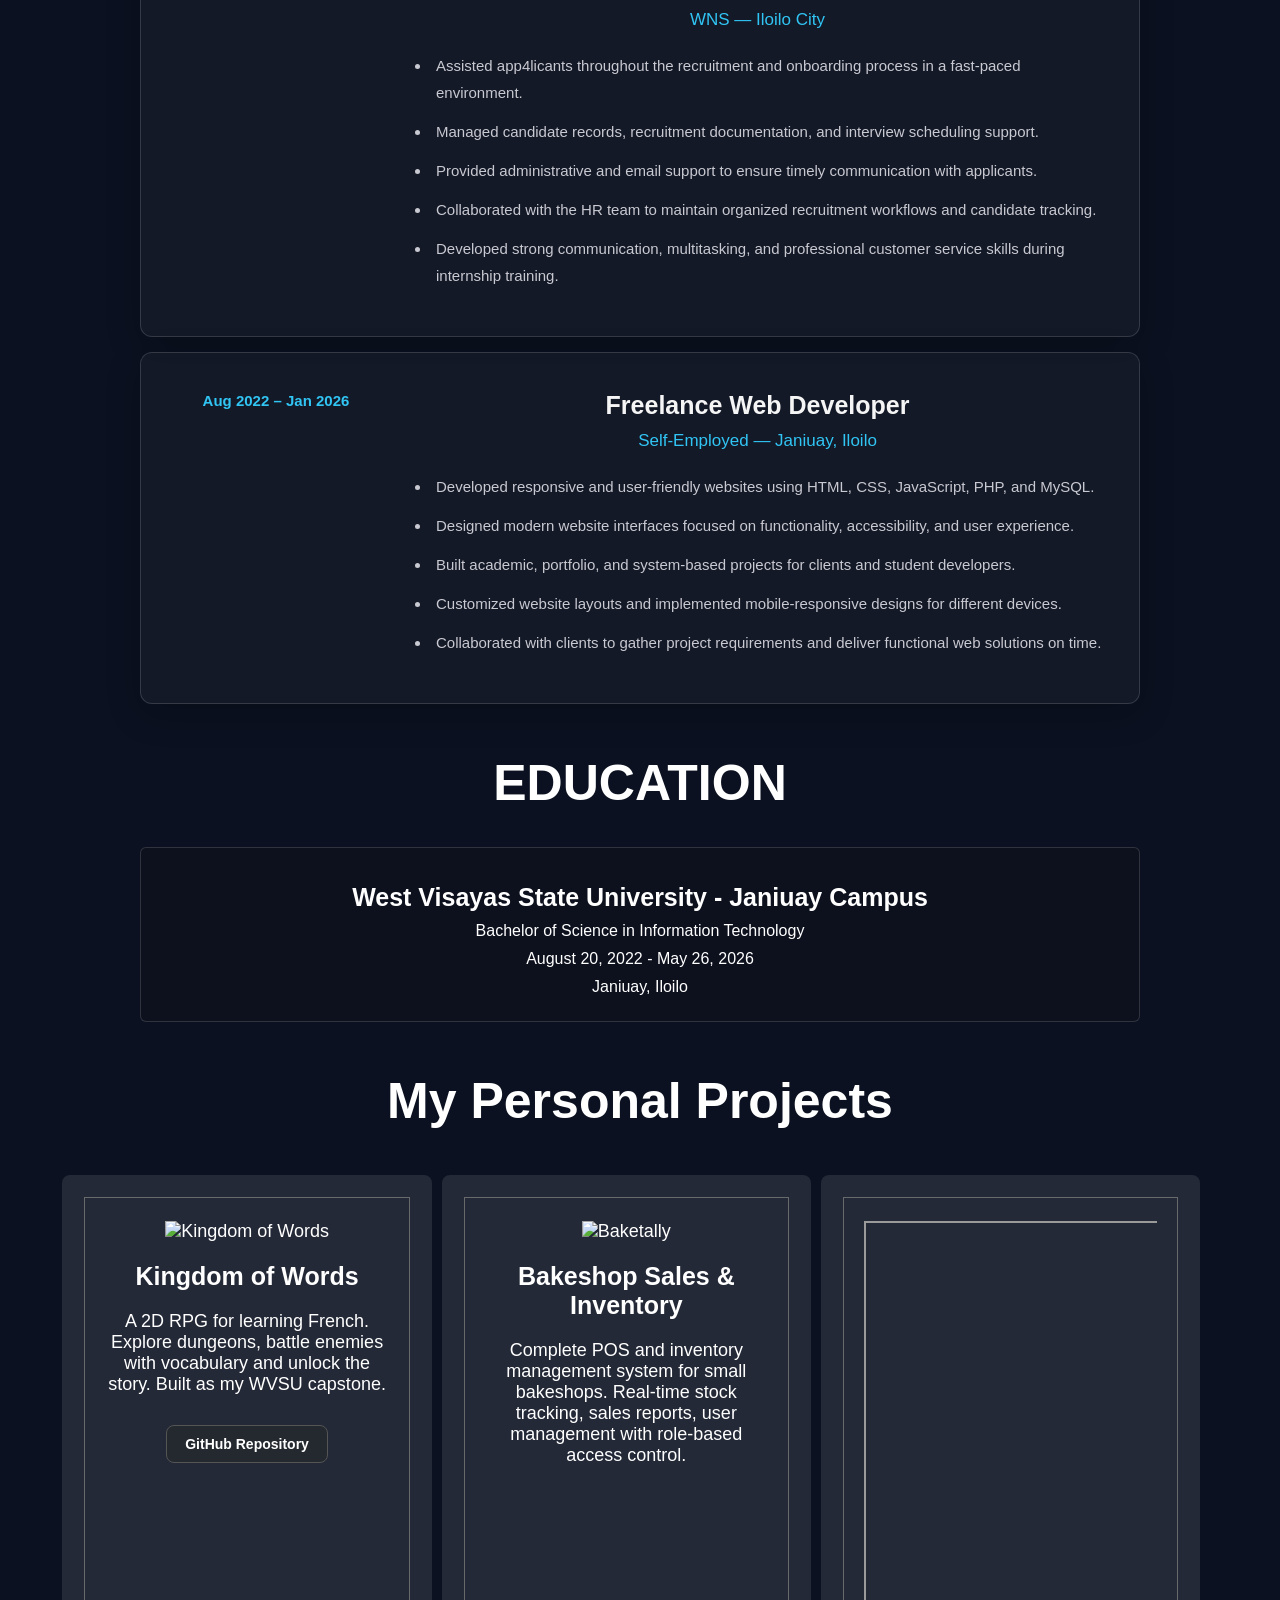
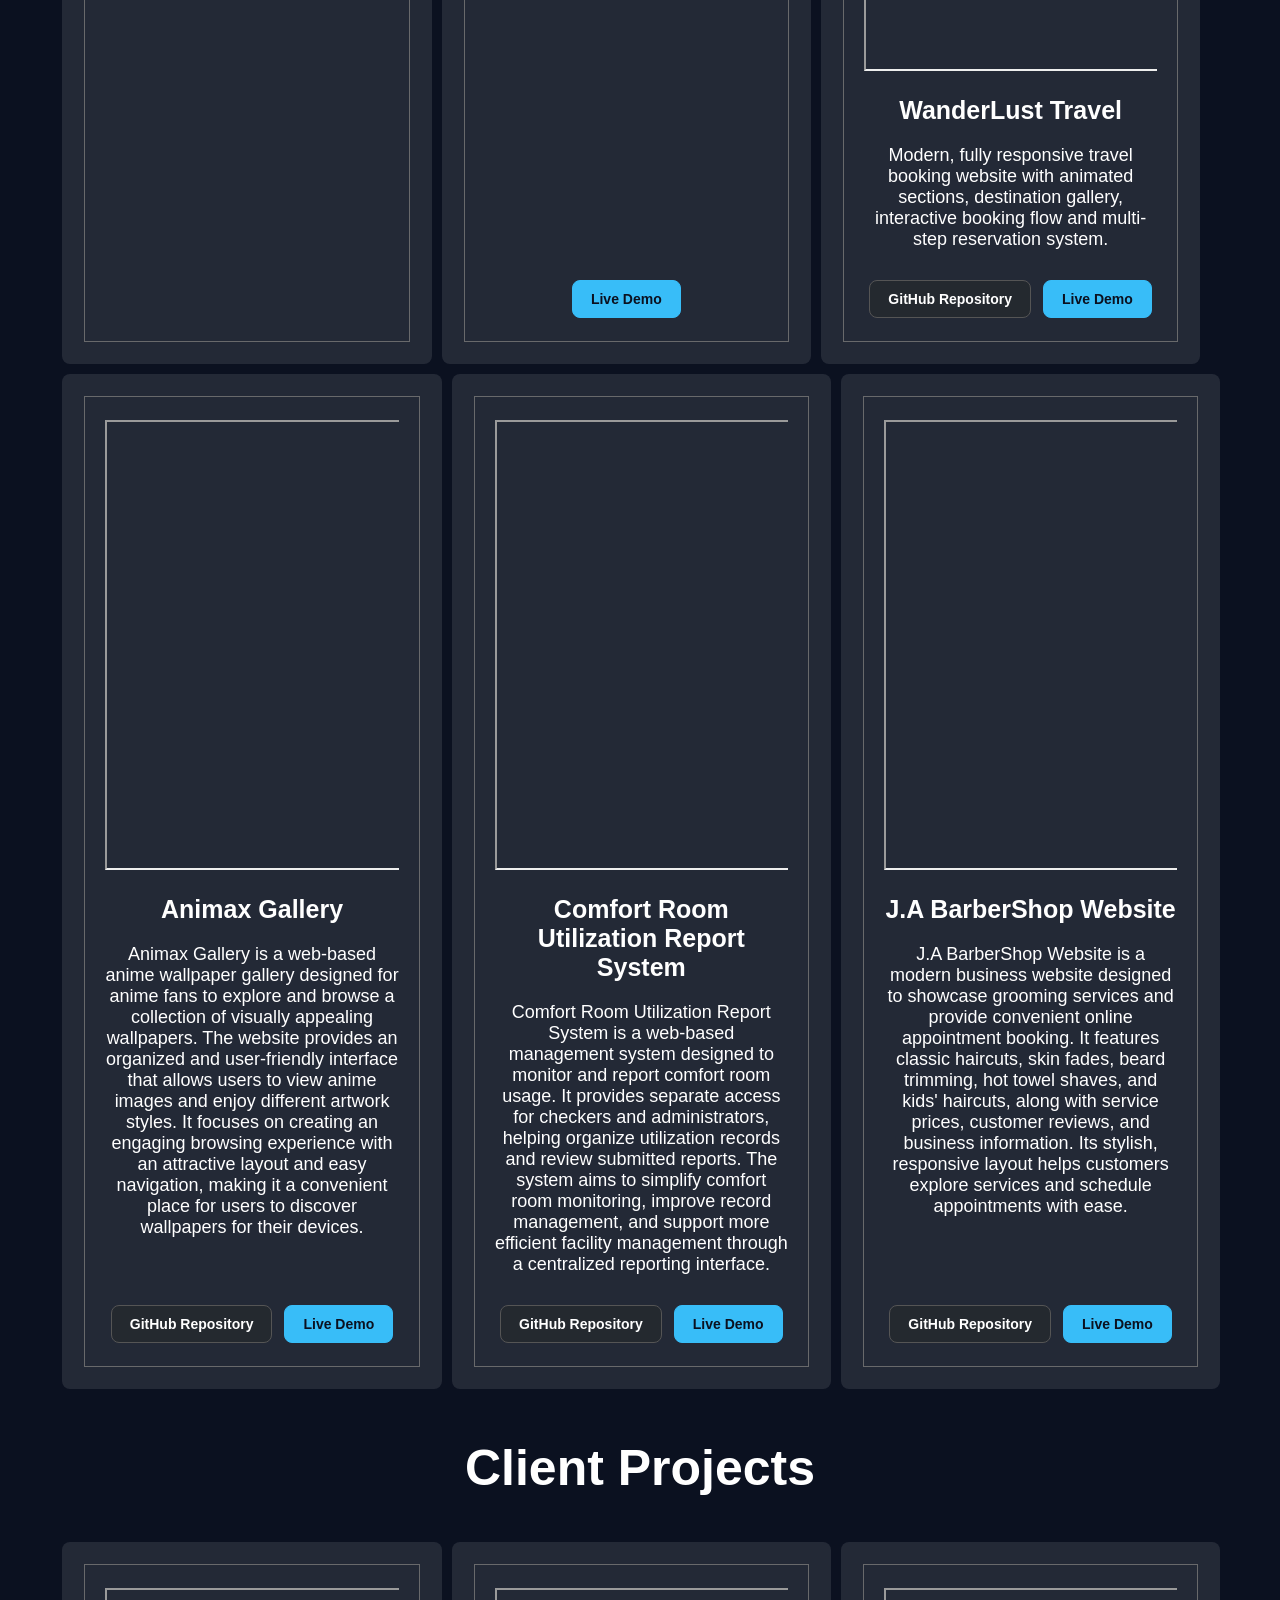
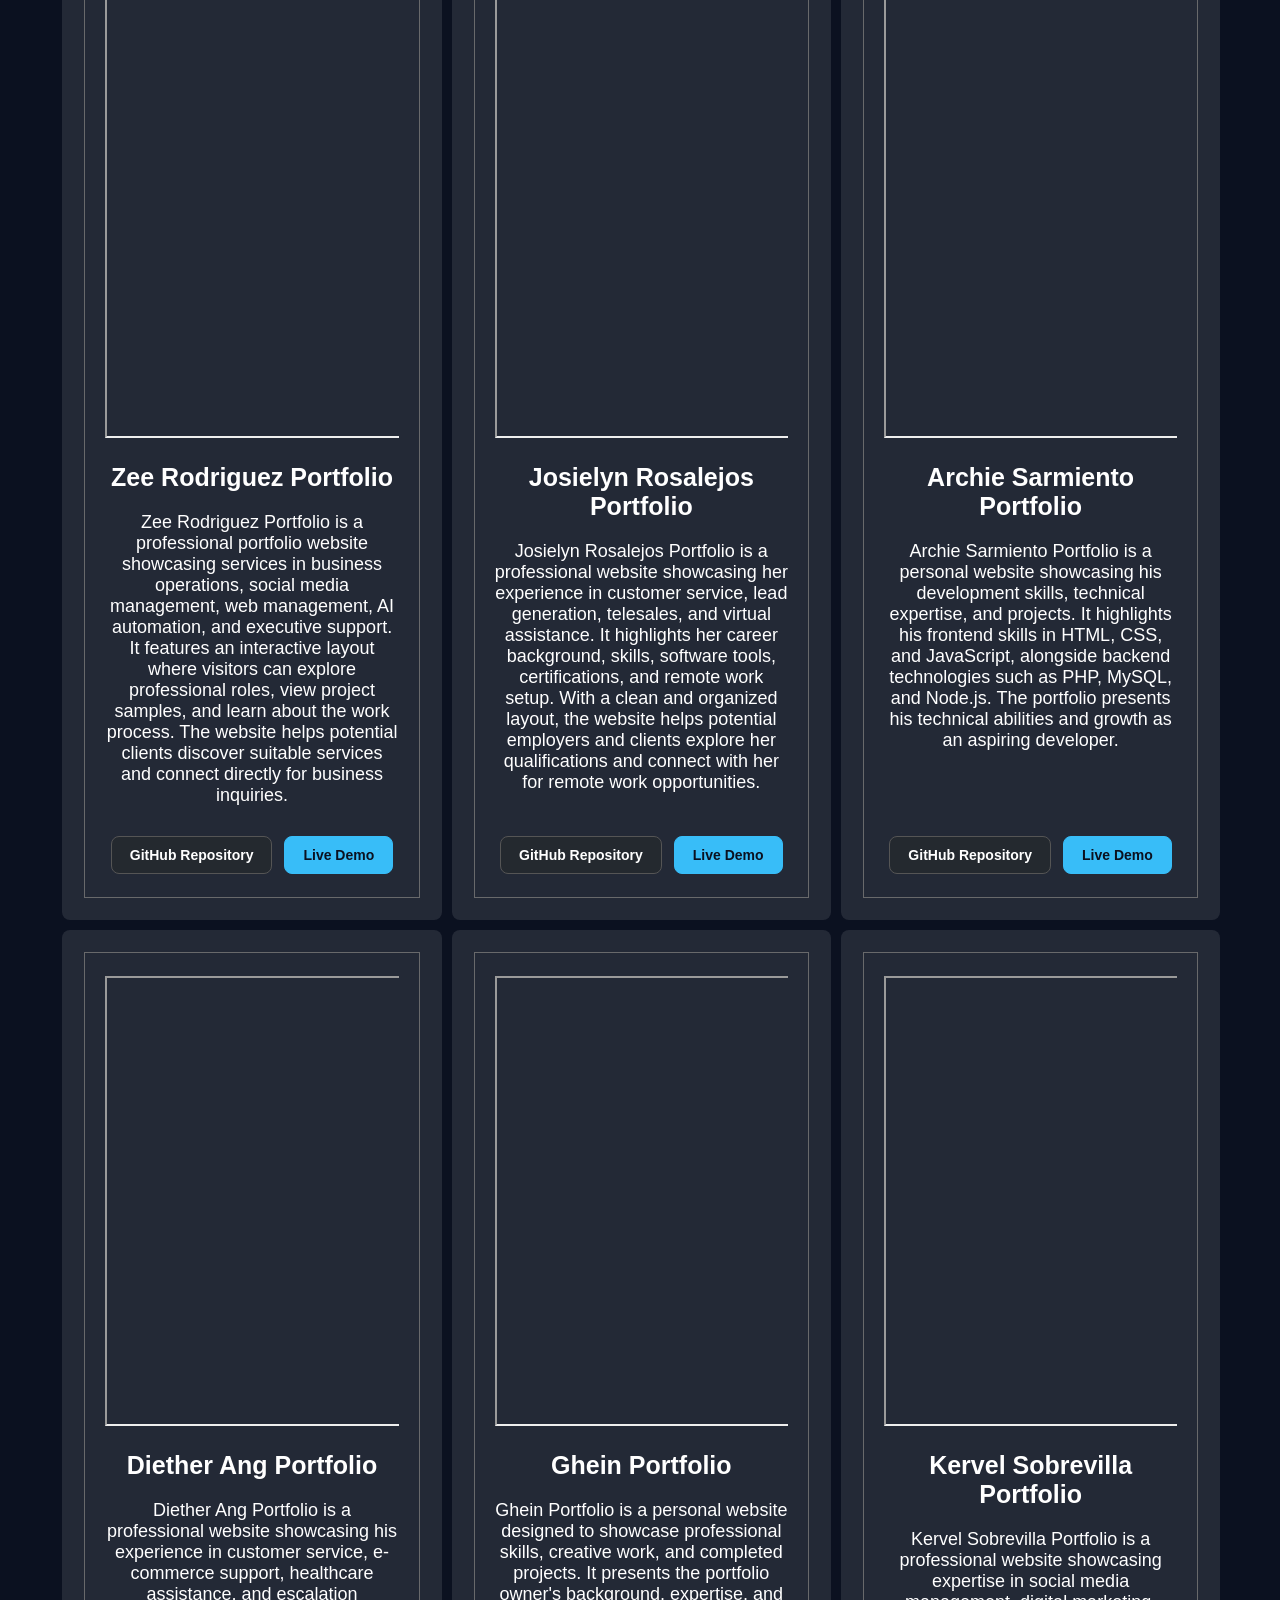
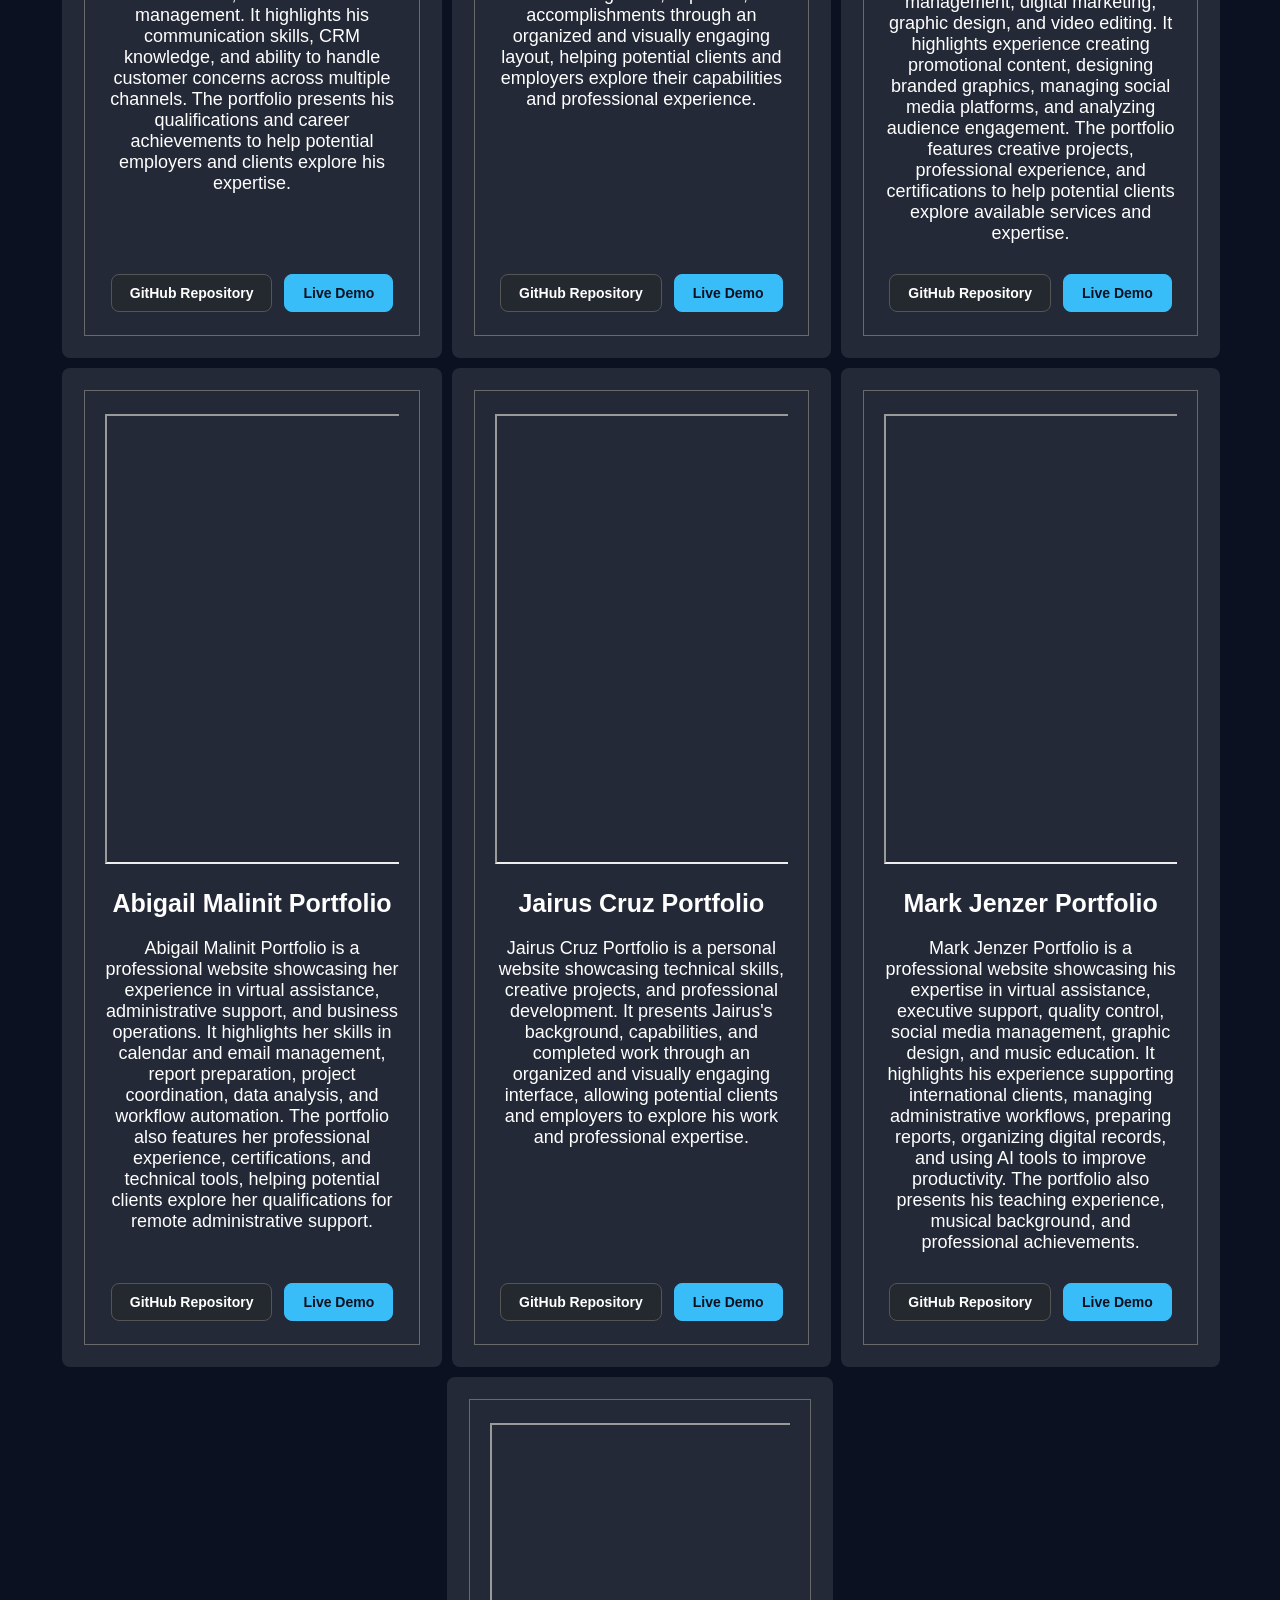
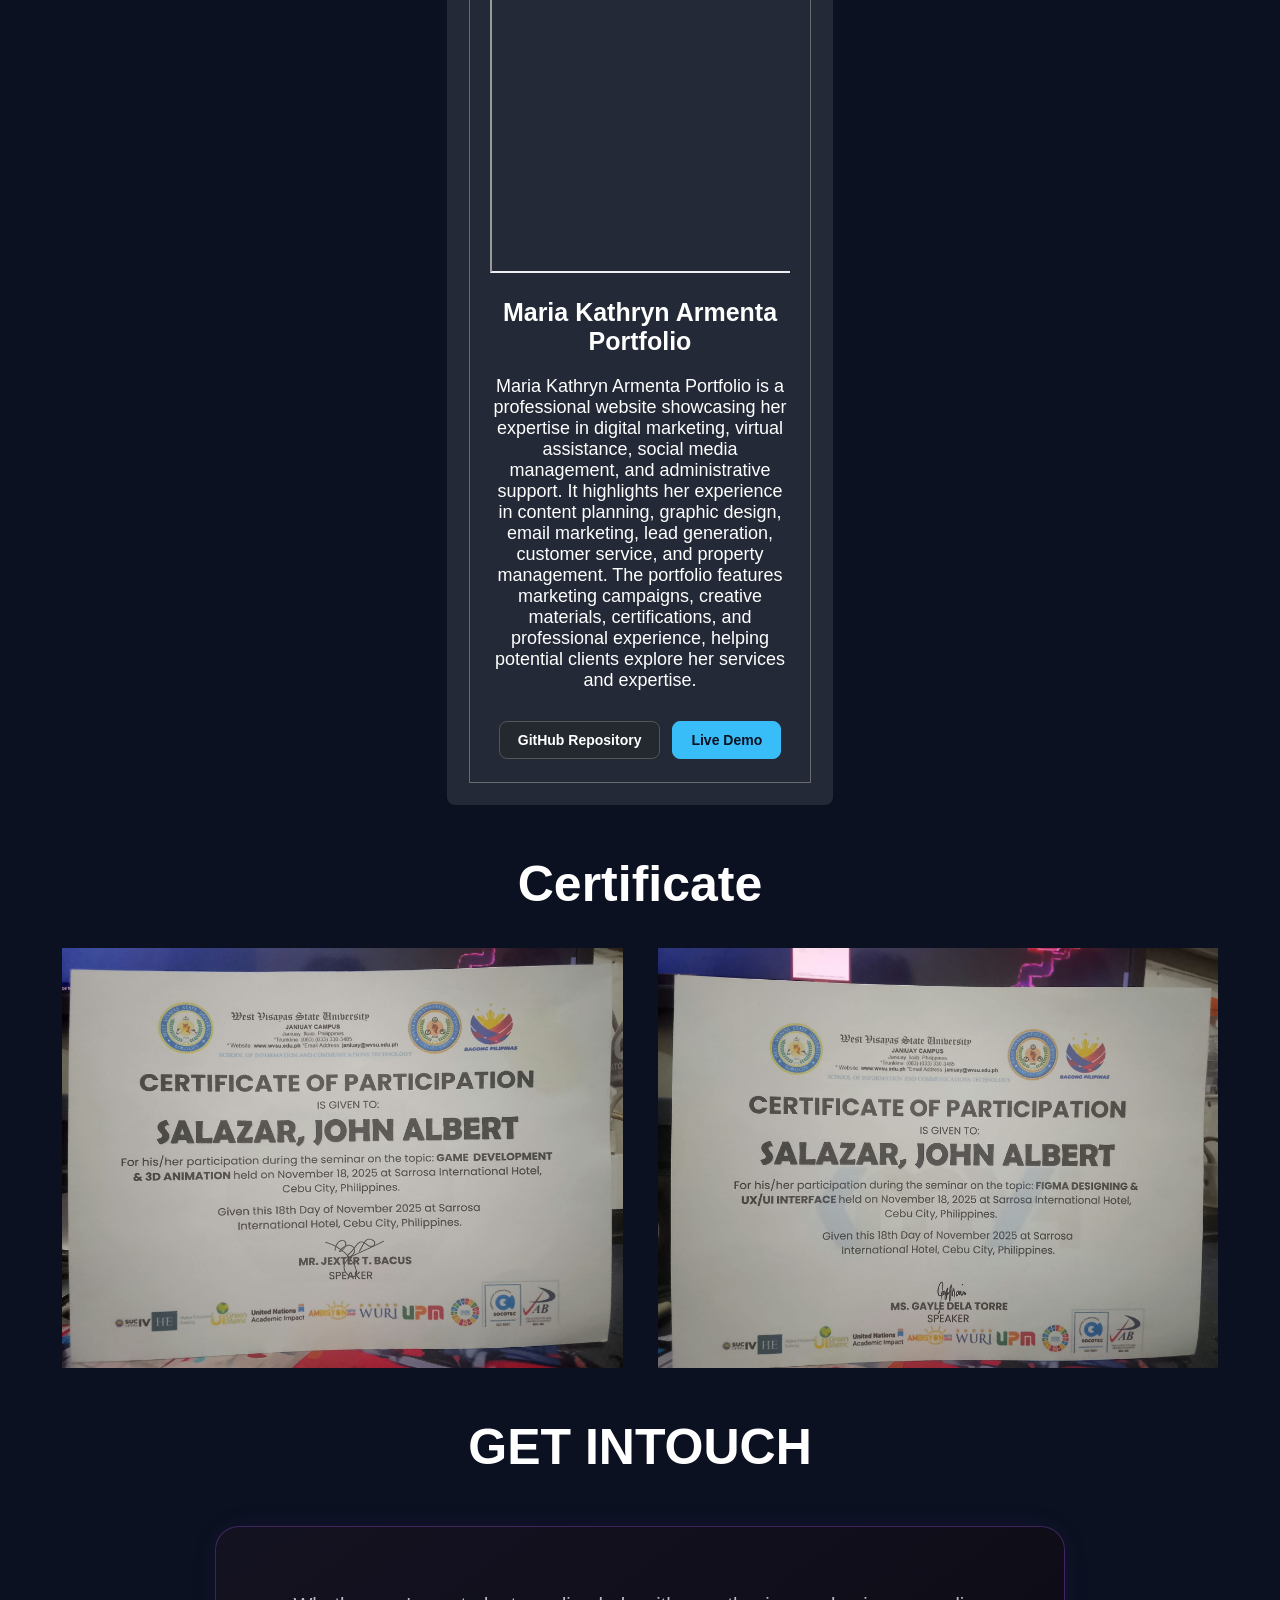
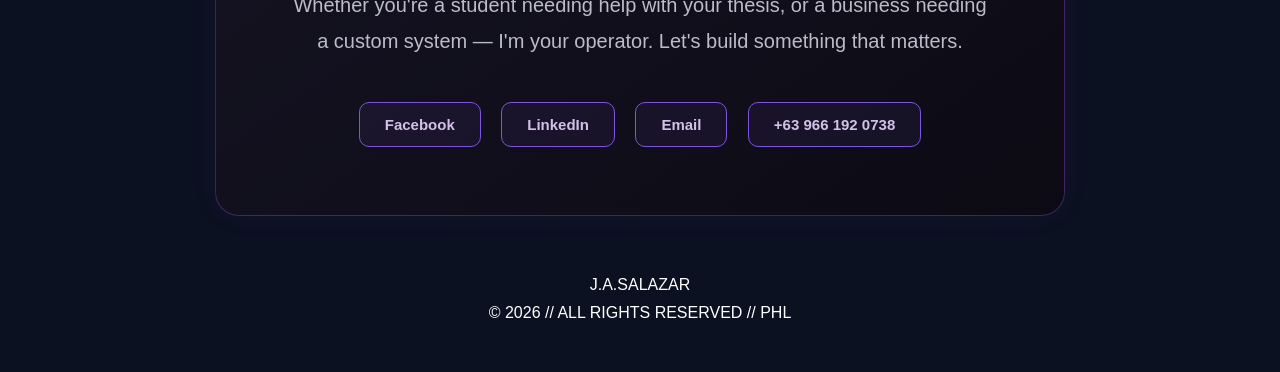
==== commit 8301f405: "Update index.html" ====
--- a/index.html
+++ b/index.html
@@ -14,7 +14,7 @@
                     <div class="p-title">
                         <p><a href="#">J.A Portfolio</a></p>
                     </div>
-
+                    
                      <img class="openbtn" id="openbtn" onclick="openNav(); this.style.display='none';" src="asset/image/menu-bar.png" alt="menu bar" style="width: 60px; height: 60px;">
 
                 </div>
@@ -868,219 +868,162 @@
                 alt="Back to top"
                 style="cursor: pointer;">
         </div>
-    <script>
-        // Header scroll effect
-        window.addEventListener("scroll", function () {
-            const header = document.querySelector("header");
-
-            if (header) {
-                if (window.scrollY > 50) {
-                    header.classList.add("scrolled");
-                } else {
-                    header.classList.remove("scrolled");
+<script>
+    // Header scroll effect
+    window.addEventListener("scroll", function () {
+        const header = document.querySelector("header");
+        if (header) {
+            if (window.scrollY > 50) {
+                header.classList.add("scrolled");
+            } else {
+                header.classList.remove("scrolled");
+            }
+        }
+    });
+
+    // Get the back-to-top button
+    const mybutton = document.getElementById("myBtn");
+
+    // Show or hide the back-to-top button while scrolling
+    function scrollFunction() {
+        if (!mybutton) return;
+        if (document.body.scrollTop > 20 || document.documentElement.scrollTop > 20) {
+            mybutton.style.display = "block";
+        } else {
+            mybutton.style.display = "none";
+        }
+    }
+
+    window.addEventListener("scroll", scrollFunction);
+
+    // Open sidebar (Fixed to include main shift logic and hide openbtn)
+    function openNav() {
+        const sidebar = document.getElementById("mySidebar");
+        const openbtn = document.getElementById("openbtn");
+        const main = document.getElementById("main");
+
+        if (sidebar) sidebar.style.width = "300px";
+        if (main) main.style.marginRight = "195px";
+        if (openbtn) openbtn.style.display = "none";
+    }
+
+    // Close sidebar (Fixed to restore main layout and bring back openbtn)
+    function closeNav() {
+        const sidebar = document.getElementById("mySidebar");
+        const openbtn = document.getElementById("openbtn");
+        const main = document.getElementById("main");
+
+        if (sidebar) sidebar.style.width = "0";
+        if (main) main.style.marginRight = "0";
+        if (openbtn) openbtn.style.display = "block";
+    }
+
+    // Highlight Home in the sidebar
+    function highlightHome() {
+        const links = document.querySelectorAll("#mySidebar .head-btn");
+        links.forEach(function (link) {
+            link.classList.remove("active");
+            if (link.getAttribute("href") === "#") {
+                link.classList.add("active");
+            }
+        });
+    }
+
+    // Back-to-top button
+    function topFunction() {
+        history.replaceState(null, "", window.location.pathname + window.location.search);
+        window.scrollTo({ top: 0, behavior: "smooth" });
+        highlightHome();
+    }
+
+    // Close sidebar when clicking outside (Fixed condition bug)
+    document.addEventListener("click", function (event) {
+        const sidebar = document.getElementById("mySidebar");
+        const openbtn = document.getElementById("openbtn");
+
+        if (sidebar && openbtn) {
+            // Get current style safely instead of tracking literal string '0px'
+            const currentWidth = sidebar.style.width;
+
+            // If sidebar is visible (not 0 width) and click is outside sidebar and menu button
+            if (currentWidth !== "0px" && currentWidth !== "" && currentWidth !== "0") {
+                if (!sidebar.contains(event.target) && !openbtn.contains(event.target)) {
+                    closeNav();
                 }
             }
-        });
-
-        // Get the back-to-top button
-        const mybutton = document.getElementById("myBtn");
-
-        // Show or hide the back-to-top button while scrolling
-        function scrollFunction() {
-            if (!mybutton) return;
-
-            if (
-                document.body.scrollTop > 20 ||
-                document.documentElement.scrollTop > 20
-            ) {
-                mybutton.style.display = "block";
-            } else {
-                mybutton.style.display = "none";
-            }
         }
-
-        window.addEventListener("scroll", scrollFunction);
-
-        // Open sidebar
-        function openNav() {
-            const sidebar = document.getElementById("mySidebar");
-            const openbtn = document.getElementById("openbtn");
-
-            if (sidebar) {
-                sidebar.style.width = "250px";
-            }
-
-            if (openbtn) {
-                openbtn.style.display = "none";
-            }
-        }
-
-        // Close sidebar
-        function closeNav() {
-            const sidebar = document.getElementById("mySidebar");
-            const openbtn = document.getElementById("openbtn");
-
-            if (sidebar) {
-                sidebar.style.width = "0";
-            }
-
-            if (openbtn) {
-                openbtn.style.display = "block";
-            }
-        }
-
-        // Highlight Home in the sidebar
-        function highlightHome() {
-            const links = document.querySelectorAll("#mySidebar .head-btn");
-
+    });
+
+    // Sidebar active-link highlighting
+    document.addEventListener("DOMContentLoaded", function () {
+        const links = document.querySelectorAll("#mySidebar .head-btn");
+
+        function setActiveLink() {
+            const currentHash = window.location.hash || "#";
             links.forEach(function (link) {
                 link.classList.remove("active");
-
-                if (link.getAttribute("href") === "#") {
+                if (link.getAttribute("href") === currentHash) {
                     link.classList.add("active");
                 }
             });
         }
 
-        // Back-to-top button
-        function topFunction() {
-            // Remove the current section hash
-            history.replaceState(
-                null,
-                "",
-                window.location.pathname + window.location.search
-            );
-
-            // Scroll smoothly to the top
-            window.scrollTo({
-                top: 0,
-                behavior: "smooth"
+        links.forEach(function (link) {
+            link.addEventListener("click", function () {
+                links.forEach(function (item) {
+                    item.classList.remove("active");
+                });
+                this.classList.add("active");
             });
-
-            // Highlight Home
-            highlightHome();
+        });
+
+        setActiveLink();
+        window.addEventListener("hashchange", setActiveLink);
+    });
+
+    // Return to Home whenever the page is refreshed or loaded
+    window.addEventListener("load", function () {
+        history.replaceState(null, "", window.location.pathname + window.location.search);
+        window.scrollTo(0, 0);
+        highlightHome();
+        scrollFunction();
+    });
+</script>
+        
+<script>
+    // Certificate Lightbox logic
+    function openCertificate(image) {
+        const lightbox = document.getElementById("certificateLightbox");
+        const lightboxImage = document.getElementById("lightboxImage");
+
+        if(lightboxImage && lightbox) {
+            lightboxImage.src = image.src;
+            lightboxImage.alt = image.alt;
+            lightbox.style.display = "flex";
+            document.body.style.overflow = "hidden";
         }
-
-        // Close sidebar when clicking outside
-        document.addEventListener("click", function (event) {
-            const sidebar = document.getElementById("mySidebar");
-            const openbtn = document.getElementById("openbtn");
-
-            if (
-                sidebar &&
-                openbtn &&
-                !sidebar.contains(event.target) &&
-                !openbtn.contains(event.target) &&
-                sidebar.style.width !== "0px" &&
-                sidebar.style.width !== "0"
-            ) {
-                closeNav();
+    }
+
+    function closeCertificate(event) {
+        if (!event || event.target.id === "certificateLightbox" || event.target.closest(".lightbox-close")) {
+            const lightbox = document.getElementById("certificateLightbox");
+            const lightboxImage = document.getElementById("lightboxImage");
+            if(lightbox) lightbox.style.display = "none";
+            if(lightboxImage) lightboxImage.src = "";
+            document.body.style.overflow = "";
+        }
+    }
+
+    document.addEventListener("keydown", function (event) {
+        if (event.key === "Escape") {
+            const lightbox = document.getElementById("certificateLightbox");
+            if (lightbox && lightbox.style.display === "flex") {
+                closeCertificate();
             }
-        });
-
-        // Sidebar active-link highlighting
-        document.addEventListener("DOMContentLoaded", function () {
-            const links = document.querySelectorAll("#mySidebar .head-btn");
-
-            function setActiveLink() {
-                const currentHash = window.location.hash || "#";
-
-                links.forEach(function (link) {
-                    link.classList.remove("active");
-
-                    if (link.getAttribute("href") === currentHash) {
-                        link.classList.add("active");
-                    }
-                });
-            }
-
-            links.forEach(function (link) {
-                link.addEventListener("click", function () {
-                    links.forEach(function (item) {
-                        item.classList.remove("active");
-                    });
-
-                    this.classList.add("active");
-                });
-            });
-
-            setActiveLink();
-
-            window.addEventListener("hashchange", setActiveLink);
-        });
-
-        // Return to Home whenever the page is refreshed or loaded
-        window.addEventListener("load", function () {
-            // Clear the section hash from the URL
-            history.replaceState(
-                null,
-                "",
-                window.location.pathname + window.location.search
-            );
-
-            // Scroll to the top
-            window.scrollTo(0, 0);
-
-            // Highlight Home
-            highlightHome();
-
-            // Hide the back-to-top button at the top
-            scrollFunction();
-        });
-    </script>
-            
-        <script>
-            function openCertificate(image) {
-                const lightbox = document.getElementById("certificateLightbox");
-                const lightboxImage = document.getElementById("lightboxImage");
-
-                lightboxImage.src = image.src;
-                lightboxImage.alt = image.alt;
-
-                lightbox.style.display = "flex";
-                document.body.style.overflow = "hidden";
-            }
-
-            function closeCertificate(event) {
-                // Close only when clicking the background
-                // or the X button
-                if (
-                    !event ||
-                    event.target.id === "certificateLightbox" ||
-                    event.target.closest(".lightbox-close")
-                ) {
-                    document.getElementById("certificateLightbox").style.display = "none";
-                    document.getElementById("lightboxImage").src = "";
-                    document.body.style.overflow = "";
-                }
-            }
-
-            // Close using the Escape key
-            document.addEventListener("keydown", function (event) {
-                if (event.key === "Escape") {
-                    const lightbox = document.getElementById("certificateLightbox");
-
-                    if (lightbox.style.display === "flex") {
-                        closeCertificate();
-                    }
-                }
-            });
-        </script>
-
-
-
-            
-    <script>
-        function openNav() {
-        document.getElementById("mySidebar").style.width = "300px";
-        document.getElementById("main").style.marginRight = "195px";
         }
-
-        function closeNav() {
-        document.getElementById("mySidebar").style.width = "0";
-        document.getElementById("main").style.marginRight= "0";
-        }
+    });
 </script>
+
 <footer class="wrap" style="text-align: center;">
     <p>J.A.SALAZAR</p>
     <p>© 2026 // ALL RIGHTS RESERVED // PHL</p>
